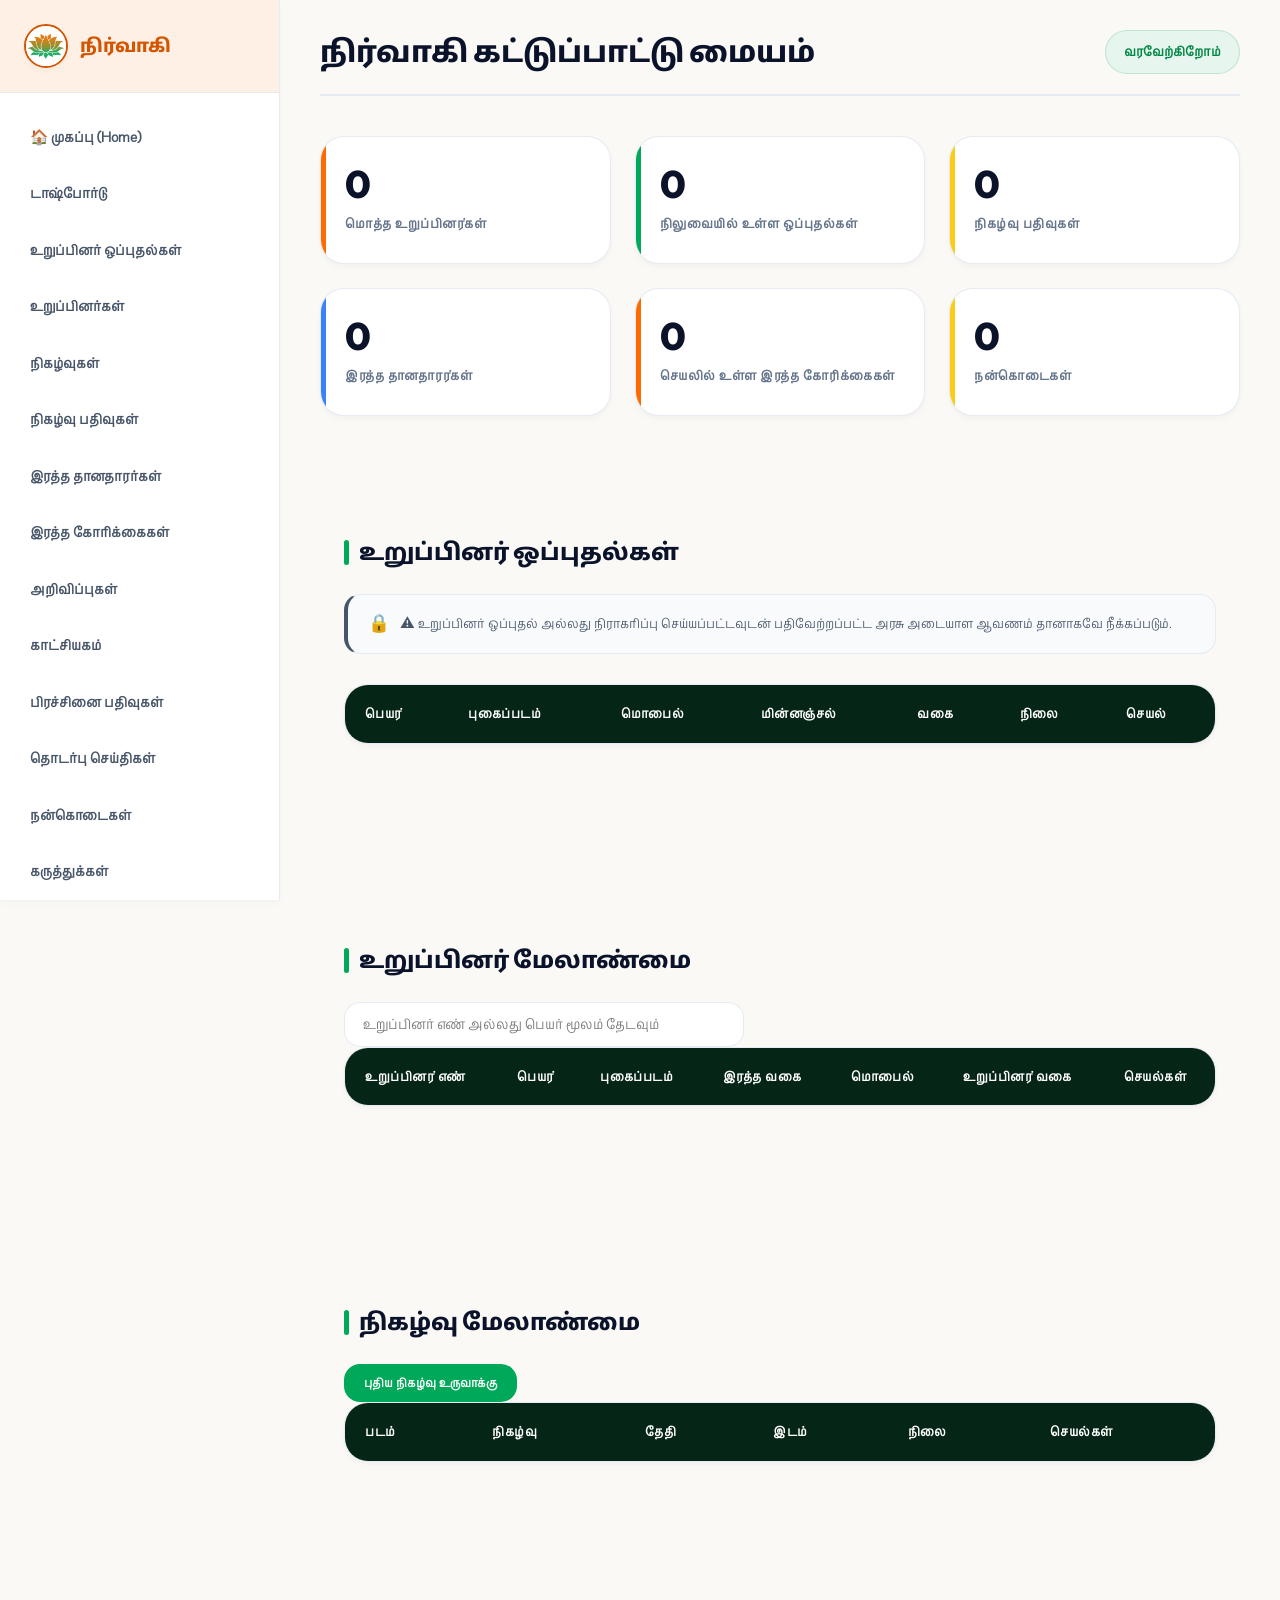
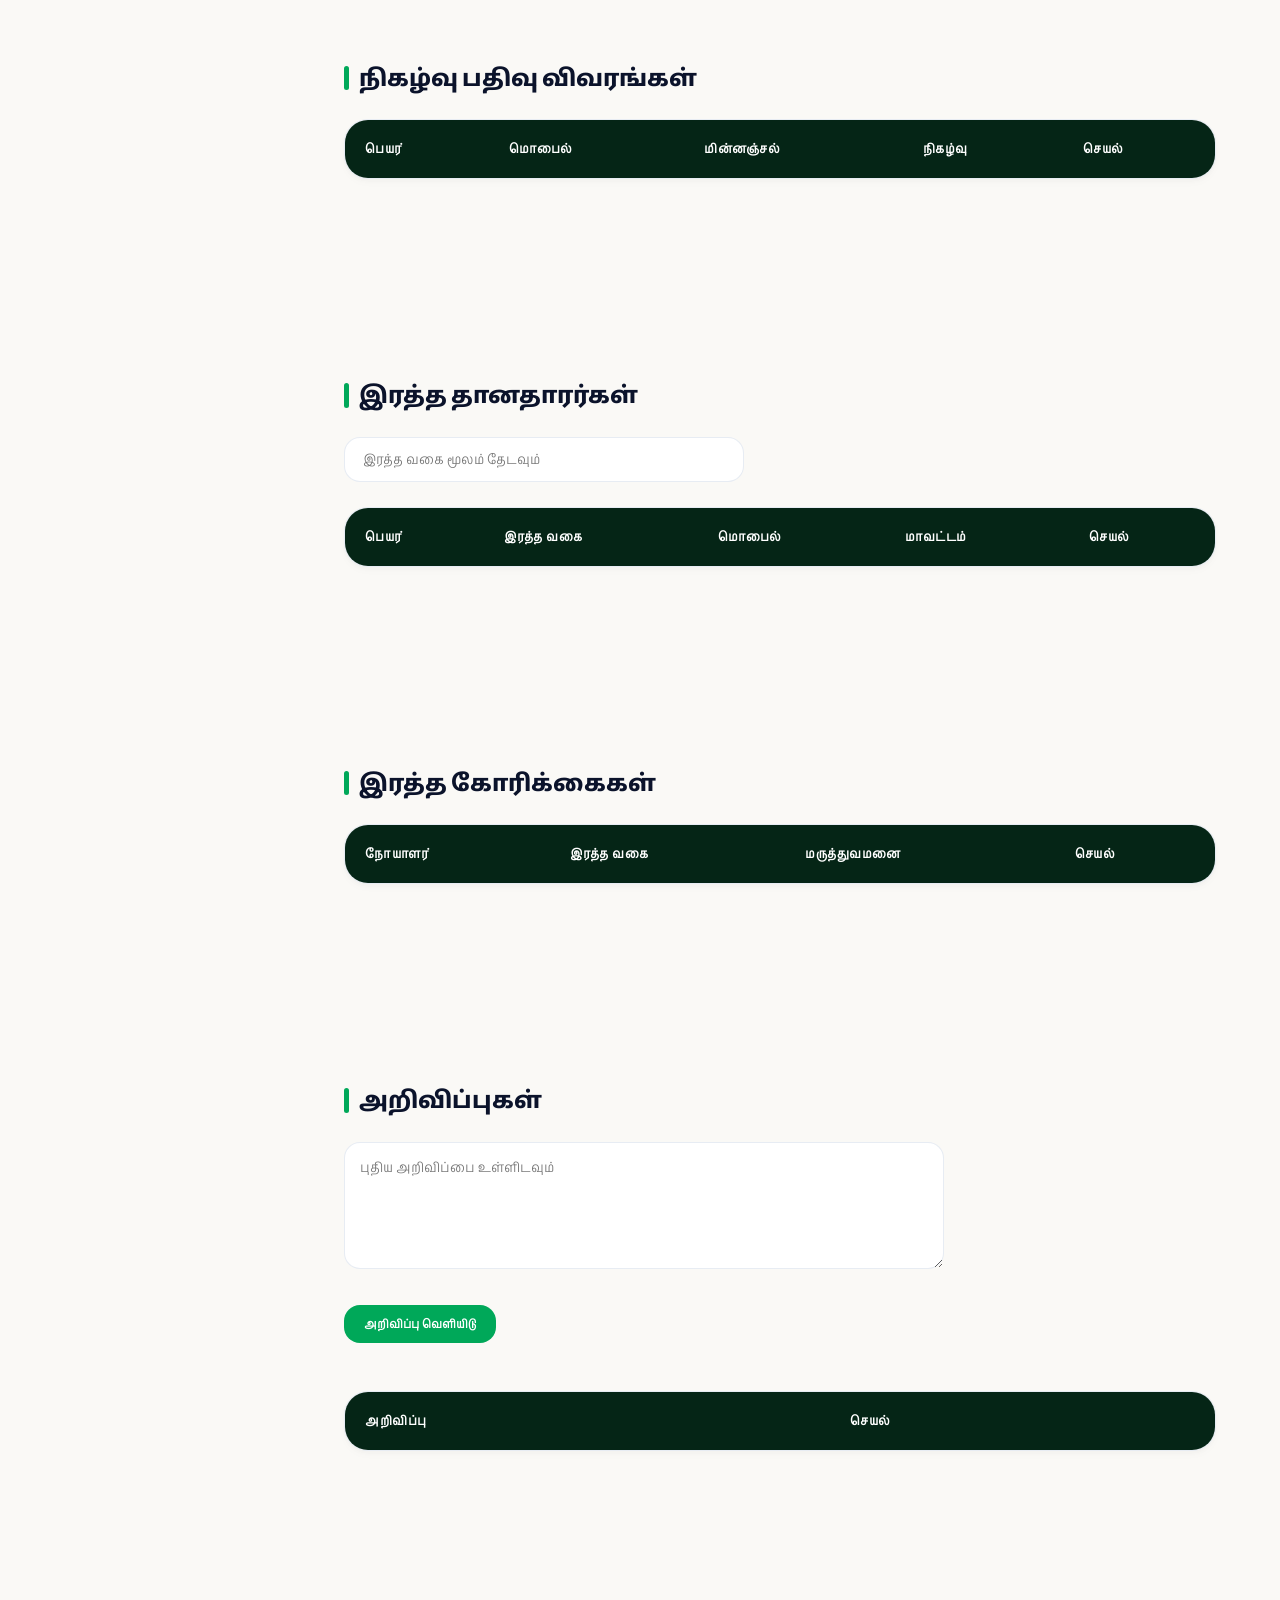
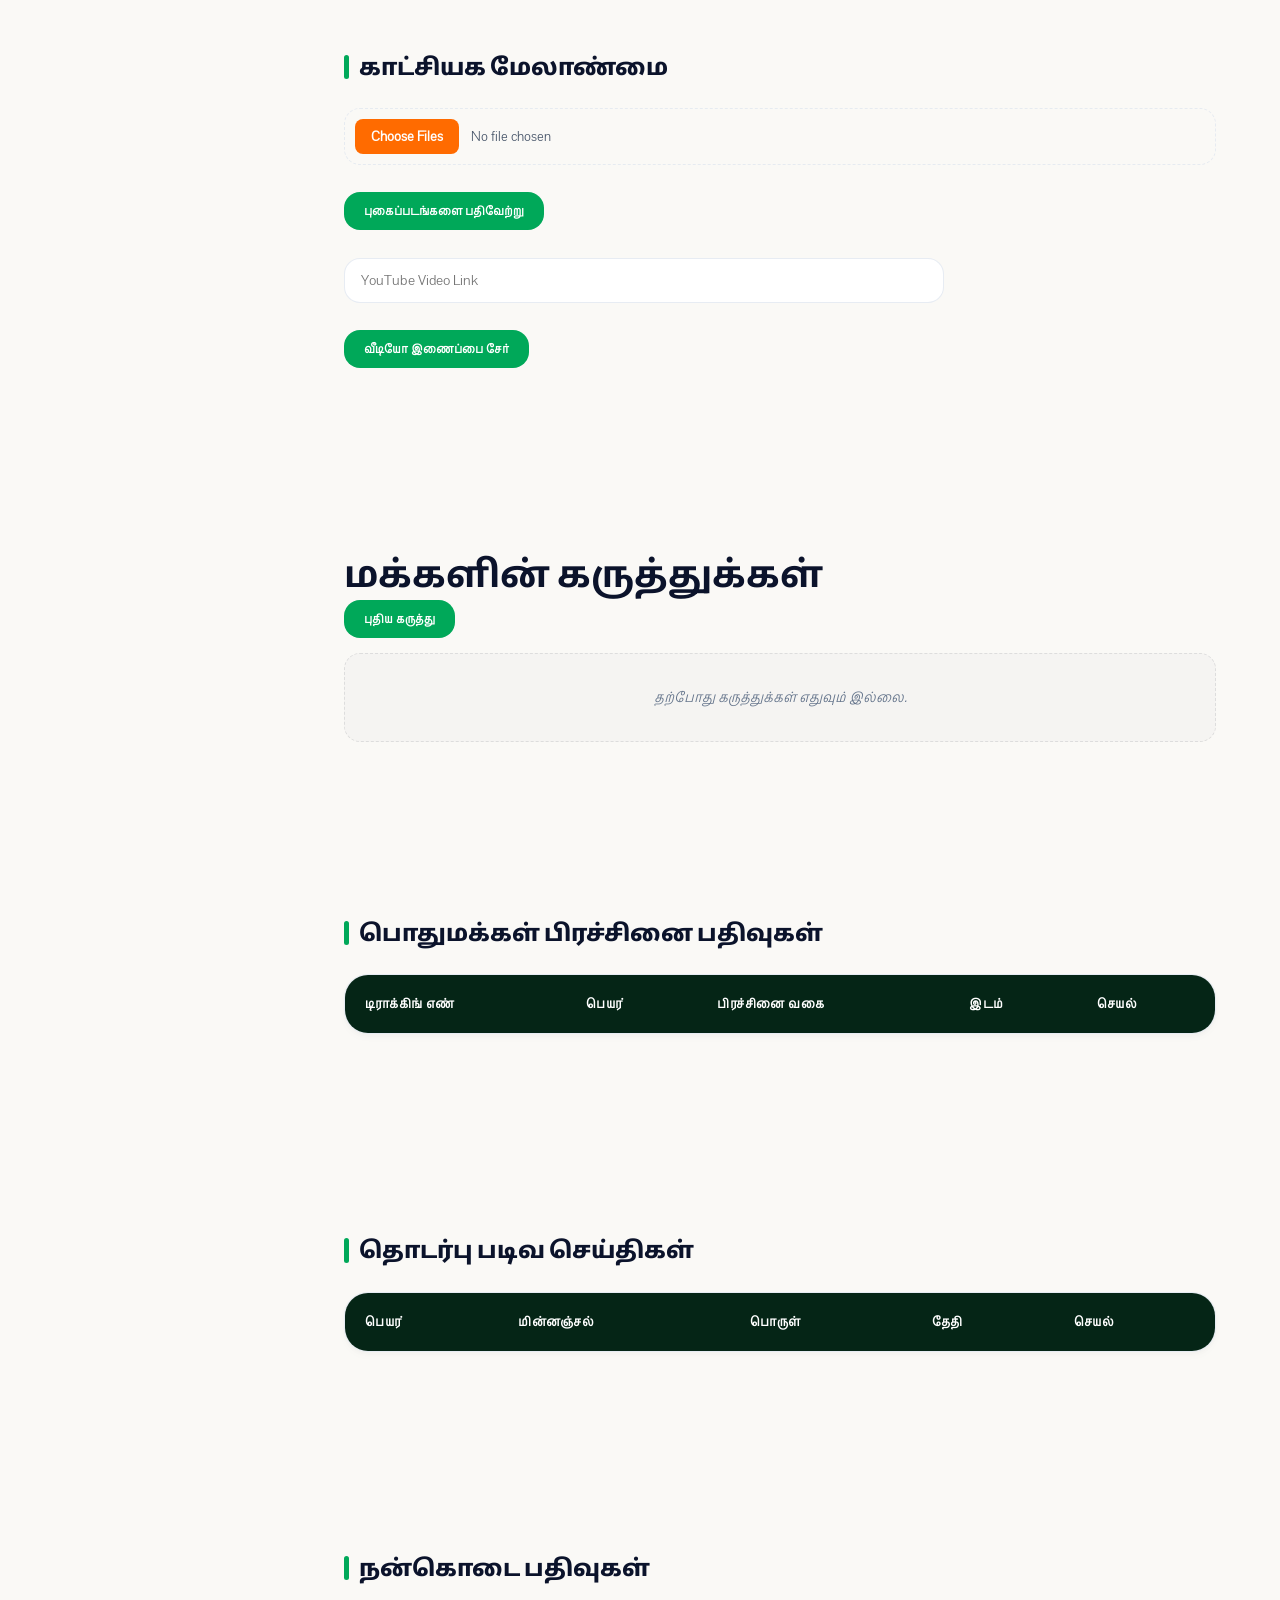
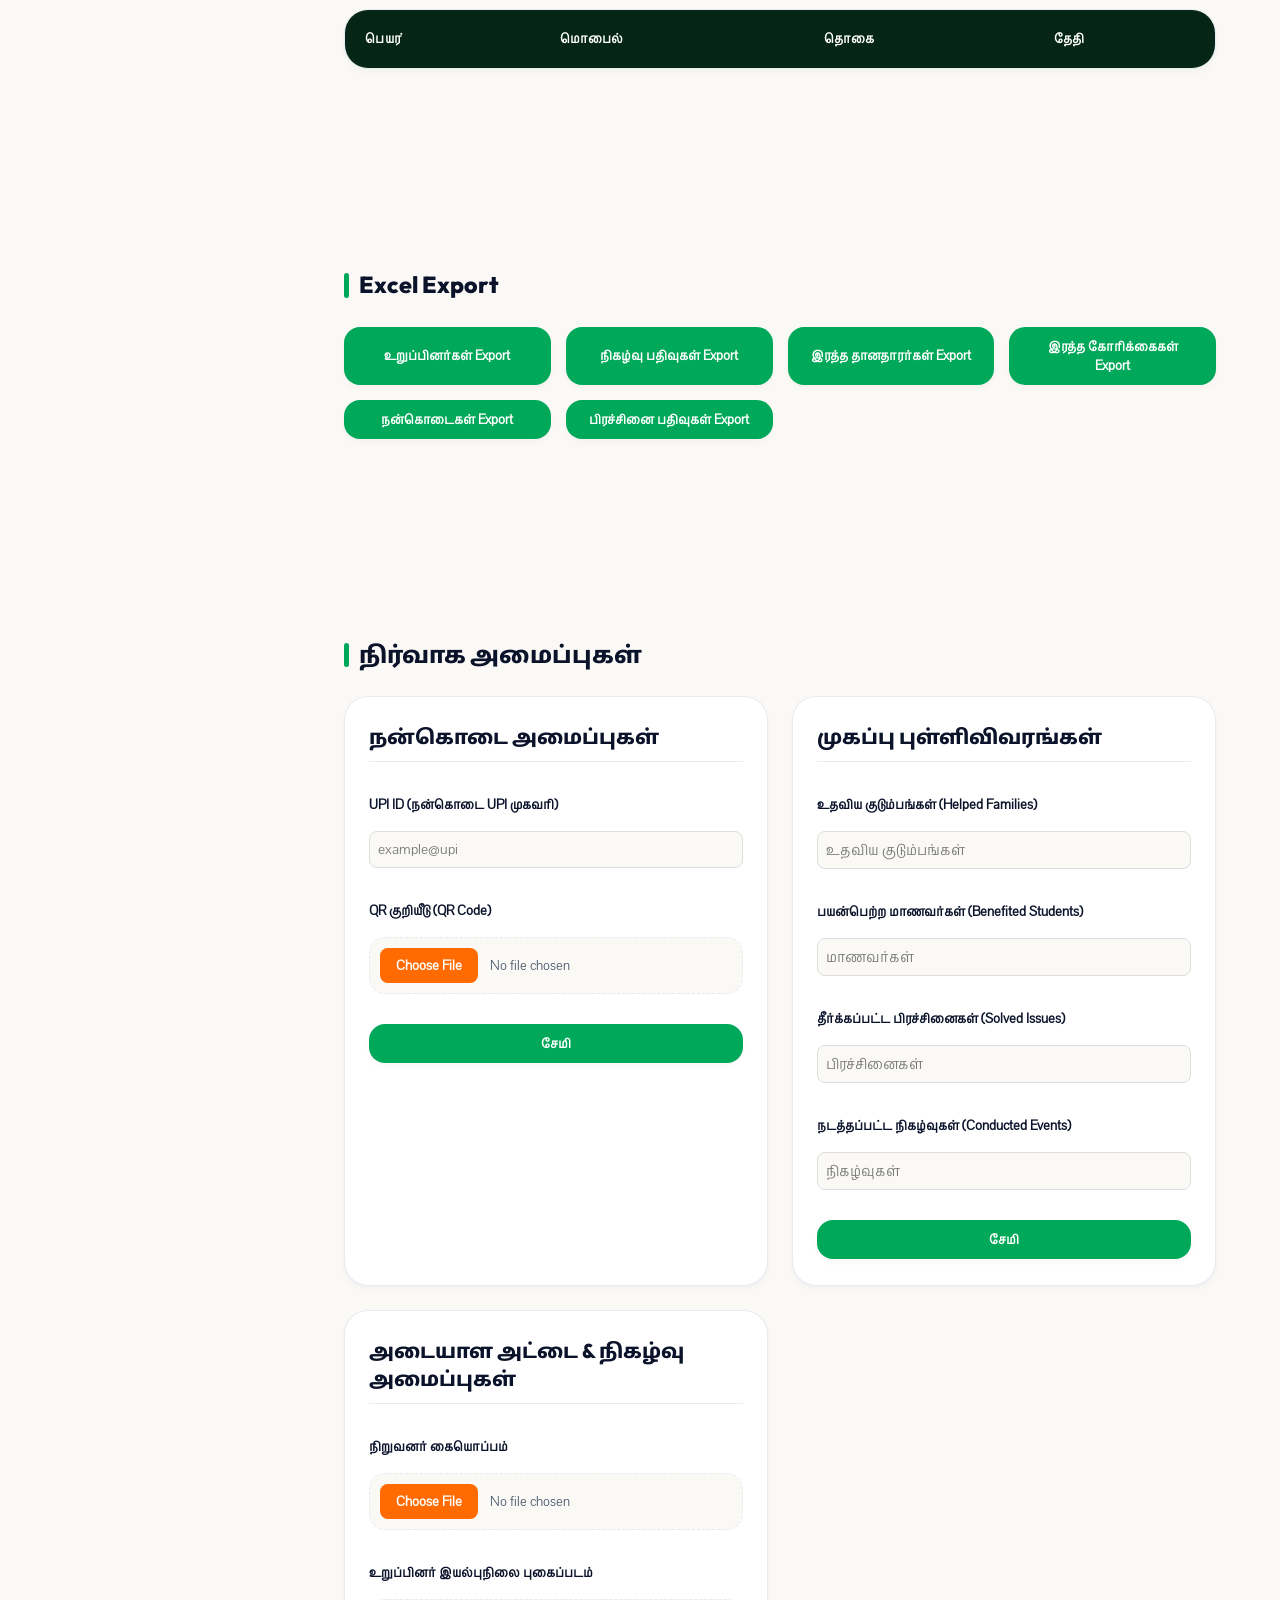
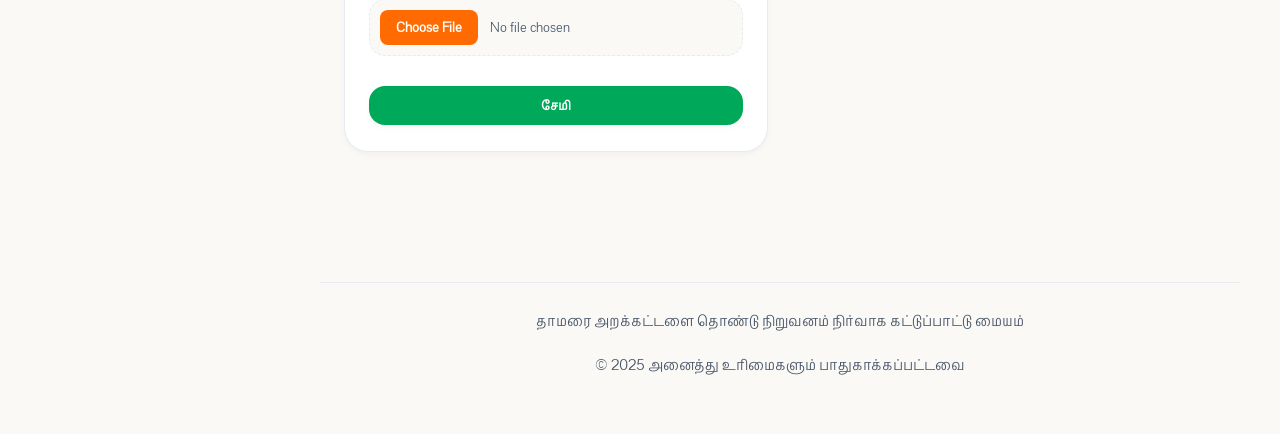
==== admin-dashboard.html @ f758d3fd "Initial Commit" ====
<!doctype html>

<html lang="ta">
  <head>
    <meta charset="UTF-8" />

    <meta name="viewport" content="width=device-width, initial-scale=1.0" />

    <title>
      நிர்வாகி கட்டுப்பாட்டு மையம் | தாமரை அறக்கட்டளை தொண்டு நிறுவனம்
    </title>

    <meta
      name="description"
      content="தாமரை அறக்கட்டளை தொண்டு நிருவனத்தின் பாதுகாக்கப்பட்ட நிர்வாக கட்டுப்பாட்டு மையம்."
    />

    <meta name="robots" content="noindex, nofollow" />

    <link rel="icon" type="image/jpg" href="images/logo.jpg" />

    <link rel="stylesheet" href="css/style.css" />
    <link rel="stylesheet" href="css/admin.css" />
    <link rel="stylesheet" href="css/responsive.css" />
  </head>

  <body>
    <!-- Sidebar Overlay for Mobile/Tablet Toggle -->
    <div id="sidebarOverlay" class="sidebar-overlay"></div>

    <!-- ======================================== -->

    <!-- SIDEBAR -->

    <!-- ======================================== -->

    <aside class="sidebar">
      <div class="sidebar-logo">
        <img src="images/logo.jpg" alt="Trust Logo" />

        <h2>நிர்வாகி</h2>
      </div>

      <ul>
        <li>
          <a href="index.html"> 🏠 முகப்பு (Home) </a>
        </li>

        <li>
          <a href="#dashboardStatistics"> டாஷ்போர்டு </a>
        </li>

        <li>
          <a href="#memberApprovals"> உறுப்பினர் ஒப்புதல்கள் </a>
        </li>

        <li>
          <a href="#memberManagement"> உறுப்பினர்கள் </a>
        </li>

        <li>
          <a href="#eventManagement"> நிகழ்வுகள் </a>
        </li>

        <li>
          <a href="#eventRegistrations"> நிகழ்வு பதிவுகள் </a>
        </li>

        <li>
          <a href="#bloodDonors"> இரத்த தானதாரர்கள் </a>
        </li>

        <li>
          <a href="#bloodRequests"> இரத்த கோரிக்கைகள் </a>
        </li>

        <li>
          <a href="#announcements"> அறிவிப்புகள் </a>
        </li>

        <li>
          <a href="#galleryManagement"> காட்சியகம் </a>
        </li>

        <li>
          <a href="#problemReports"> பிரச்சினை பதிவுகள் </a>
        </li>

        <li>
          <a href="#contactMessages"> தொடர்பு செய்திகள் </a>
        </li>

        <li>
          <a href="#donationManagement"> நன்கொடைகள் </a>
        </li>

        <li>
          <a href="#testimonialManagement"> கருத்துக்கள் </a>
        </li>


        <li>
          <a href="#excelExport"> Excel Export </a>
        </li>

        <li>
          <a href="#adminSettings"> அமைப்புகள் </a>
        </li>

        <li>
          <button id="adminLogoutBtn">வெளியேறு</button>
        </li>
      </ul>
    </aside>

    <!-- ======================================== -->

    <!-- MAIN CONTENT -->

    <!-- ======================================== -->

    <main class="dashboard-content">
      <!-- ======================================== -->

      <!-- TOP BAR -->

      <!-- ======================================== -->

      <div id="dashboardLoader" class="dashboard-loader" style="display: none">
        தரவு ஏற்றப்படுகிறது...
      </div>

      <section class="topbar">
        <div class="topbar-left">
          <button
            id="sidebarToggle"
            class="sidebar-toggle"
            aria-label="Toggle Sidebar"
          >
            <svg
              viewBox="0 0 24 24"
              width="24"
              height="24"
              stroke="currentColor"
              stroke-width="2"
              fill="none"
              stroke-linecap="round"
              stroke-linejoin="round"
            >
              <line x1="3" y1="12" x2="21" y2="12"></line>
              <line x1="3" y1="6" x2="21" y2="6"></line>
              <line x1="3" y1="18" x2="21" y2="18"></line>
            </svg>
          </button>
          <h1>நிர்வாகி கட்டுப்பாட்டு மையம்</h1>
        </div>

        <div id="adminInfo" class="admin-info">வரவேற்கிறோம்</div>
      </section>

      <!-- ======================================== -->

      <!-- DASHBOARD STATISTICS -->

      <!-- ======================================== -->

      <section id="dashboardStatistics" class="statistics-section">
        <div class="stat-card">
          <h2 id="totalMembers">0</h2>

          <p>மொத்த உறுப்பினர்கள்</p>
        </div>

        <div class="stat-card">
          <h2 id="pendingApprovals">0</h2>

          <p>நிலுவையில் உள்ள ஒப்புதல்கள்</p>
        </div>

        <div class="stat-card">
          <h2 id="eventRegistrationsCount">0</h2>

          <p>நிகழ்வு பதிவுகள்</p>
        </div>

        <div class="stat-card">
          <h2 id="bloodDonorsCount">0</h2>
          <p>இரத்த தானதாரர்கள்</p>
        </div>

        <div class="stat-card">
          <h2 id="bloodRequestsCount">0</h2>
          <p>செயலில் உள்ள இரத்த கோரிக்கைகள்</p>
        </div>

        <div class="stat-card">
          <h2 id="donationsCount">0</h2>
          <p>நன்கொடைகள்</p>
        </div>
      </section>

      <!-- ======================================== -->

      <!-- MEMBER APPROVALS -->

      <!-- ======================================== -->

      <section id="memberApprovals">
        <div class="section-header">
          <h2>உறுப்பினர் ஒப்புதல்கள்</h2>
        </div>

        <div class="security-note">
          ⚠️ உறுப்பினர் ஒப்புதல் அல்லது நிராகரிப்பு செய்யப்பட்டவுடன்
          பதிவேற்றப்பட்ட அரசு அடையாள ஆவணம் தானாகவே நீக்கப்படும்.
        </div>

        <div class="admin-table-wrapper">
          <table>
            <thead>
              <tr>
                <th>பெயர்</th>

                <th>புகைப்படம்</th>

                <th>மொபைல்</th>

                <th>மின்னஞ்சல்</th>

                <th>வகை</th>

                <th>நிலை</th>

                <th>செயல்</th>
              </tr>
            </thead>

            <tbody id="memberApprovalsTableBody"></tbody>
          </table>
        </div>
      </section>

      <!-- ======================================== -->

      <!-- MEMBER MANAGEMENT -->

      <!-- ======================================== -->

      <section id="memberManagement">
        <div class="section-header">
          <h2>உறுப்பினர் மேலாண்மை</h2>
        </div>

        <input
          id="memberSearchInput"
          type="text"
          placeholder="உறுப்பினர் எண் அல்லது பெயர் மூலம் தேடவும்"
        />

        <div class="admin-table-wrapper">
          <table>
            <thead>
              <tr>
                <th>உறுப்பினர் எண்</th>

                <th>பெயர்</th>

                <th>புகைப்படம்</th>

                <th>இரத்த வகை</th>

                <th>மொபைல்</th>

                <th>உறுப்பினர் வகை</th>

                <th>செயல்கள்</th>
              </tr>
            </thead>

            <tbody id="membersTableBody"></tbody>
          </table>
        </div>
      </section>

      <!-- ======================================== -->

      <!-- EVENT MANAGEMENT -->

      <!-- ======================================== -->

      <section id="eventManagement">
        <div class="section-header">
          <h2>நிகழ்வு மேலாண்மை</h2>
        </div>

        <div class="admin-actions">
          <button id="createEventBtn">புதிய நிகழ்வு உருவாக்கு</button>
        </div>

        <div class="admin-table-wrapper">
          <table>
            <thead>
              <tr>
                <th>படம்</th>

                <th>நிகழ்வு</th>

                <th>தேதி</th>

                <th>இடம்</th>

                <th>நிலை</th>

                <th>செயல்கள்</th>
              </tr>
            </thead>

            <tbody id="eventsTableBody"></tbody>
          </table>
        </div>
      </section>

      <!-- ======================================== -->

      <!-- EVENT REGISTRATIONS -->

      <!-- ======================================== -->

      <section id="eventRegistrations">
        <div class="section-header">
          <h2>நிகழ்வு பதிவு விவரங்கள்</h2>
        </div>

        <div class="admin-table-wrapper">
          <table>
            <thead>
              <tr>
                <th>பெயர்</th>

                <th>மொபைல்</th>

                <th>மின்னஞ்சல்</th>

                <th>நிகழ்வு</th>

                <th>செயல்</th>
              </tr>
            </thead>

            <tbody id="eventRegistrationsTableBody"></tbody>
          </table>
        </div>
      </section>

      <!-- ======================================== -->

      <!-- BLOOD DONORS -->

      <!-- ======================================== -->

      <section id="bloodDonors">
        <div class="section-header">
          <h2>இரத்த தானதாரர்கள்</h2>
        </div>

        <div class="search-box">
          <input
            id="bloodSearchInput"
            type="text"
            placeholder="இரத்த வகை மூலம் தேடவும்"
          />
        </div>

        <div class="admin-table-wrapper">
          <table>
            <thead>
              <tr>
                <th>பெயர்</th>

                <th>இரத்த வகை</th>

                <th>மொபைல்</th>

                <th>மாவட்டம்</th>

                <th>செயல்</th>
              </tr>
            </thead>

            <tbody id="bloodDonorsTableBody"></tbody>
          </table>
        </div>
      </section>

      <!-- ======================================== -->

      <!-- BLOOD REQUESTS -->

      <!-- ======================================== -->

      <section id="bloodRequests">
        <div class="section-header">
          <h2>இரத்த கோரிக்கைகள்</h2>
        </div>

        <div class="admin-table-wrapper">
          <table>
            <thead>
              <tr>
                <th>நோயாளர்</th>

                <th>இரத்த வகை</th>

                <th>மருத்துவமனை</th>

                <th>செயல்</th>
              </tr>
            </thead>

            <tbody id="bloodRequestsTableBody"></tbody>
          </table>
        </div>
      </section>

      <!-- ======================================== -->

      <!-- ANNOUNCEMENTS -->

      <!-- ======================================== -->

      <section id="announcements">
        <div class="section-header">
          <h2>அறிவிப்புகள்</h2>
        </div>

        <textarea
          id="announcementText"
          rows="5"
          placeholder="புதிய அறிவிப்பை உள்ளிடவும்"
        ></textarea>

        <br /><br />

        <button id="publishAnnouncementBtn">அறிவிப்பு வெளியிடு</button>

        <br /><br />
        <div class="admin-table-wrapper" style="margin-top: 20px;">
          <table>
            <thead>
              <tr>
                <th>அறிவிப்பு</th>
                <th>செயல்</th>
              </tr>
            </thead>
            <tbody id="announcementsTableBody"></tbody>
          </table>
        </div>
      </section>

      <!-- ======================================== -->

      <!-- GALLERY MANAGEMENT -->

      <!-- ======================================== -->

      <section id="galleryManagement">
        <div class="section-header">
          <h2>காட்சியக மேலாண்மை</h2>
        </div>

        <div id="galleryPreviewContainer"></div>

        <input id="galleryUploadInput" type="file" multiple accept="image/*" />

        <br /><br />

        <button id="uploadGalleryBtn">புகைப்படங்களை பதிவேற்று</button>

        <br /><br />

        <input
          id="youtubeLinkInput"
          type="url"
          placeholder="YouTube Video Link"
        />
        <br /><br />

        <button id="addYoutubeBtn">வீடியோ இணைப்பை சேர்</button>

        <div id="videoPreviewContainer" style="margin-top: 20px"></div>
      </section>

      <!-- ======================================== -->

      <!-- TESTIMONIALS MANAGEMENT -->

      <!-- ======================================== -->

      <section id="testimonialManagement">
        <h2>மக்களின் கருத்துக்கள்</h2>

        <button id="addTestimonialBtn">புதிய கருத்து</button>

        <div id="testimonialsAdmin"></div>
      </section>

      <!-- ======================================== -->

      <!-- PROBLEM REPORTS MANAGEMENT -->

      <!-- ======================================== -->

      <section id="problemReports">
        <div class="section-header">
          <h2>பொதுமக்கள் பிரச்சினை பதிவுகள்</h2>
        </div>

        <div class="admin-table-wrapper">
          <table>
            <thead>
              <tr>
                <th>டிராக்கிங் எண்</th>

                <th>பெயர்</th>

                <th>பிரச்சினை வகை</th>

                <th>இடம்</th>

                <th>செயல்</th>
              </tr>
            </thead>

            <tbody id="problemReportsTableBody"></tbody>
          </table>
        </div>
      </section>

      <!-- ======================================== -->

      <!-- CONTACT MESSAGES -->

      <!-- ======================================== -->

      <section id="contactMessages">
        <div class="section-header">
          <h2>தொடர்பு படிவ செய்திகள்</h2>
        </div>

        <div class="admin-table-wrapper">
          <table>
            <thead>
              <tr>
                <th>பெயர்</th>

                <th>மின்னஞ்சல்</th>

                <th>பொருள்</th>

                <th>தேதி</th>

                <th>செயல்</th>
              </tr>
            </thead>

            <tbody id="contactMessagesTableBody"></tbody>
          </table>
        </div>
      </section>

      <!-- ======================================== -->

      <!-- DONATION MANAGEMENT -->

      <!-- ======================================== -->

      <section id="donationManagement">
        <div class="section-header">
          <h2>நன்கொடை பதிவுகள்</h2>
        </div>

        <div class="admin-table-wrapper">
          <table>
            <thead>
              <tr>
                <th>பெயர்</th>
                <th>மொபைல்</th>
                <th>தொகை</th>
                <th>தேதி</th>
              </tr>
            </thead>

            <tbody id="donationsTableBody"></tbody>
          </table>
        </div>
      </section>

      <!-- ======================================== -->

      <!-- EXCEL EXPORT -->

      <!-- ======================================== -->

      <section id="excelExport">
        <div class="section-header">
          <h2>Excel Export</h2>
        </div>

        <div class="export-grid">
          <button id="exportMembersBtn">உறுப்பினர்கள் Export</button>

          <button id="exportEventRegistrationsBtn">
            நிகழ்வு பதிவுகள் Export
          </button>

          <button id="exportBloodDonorsBtn">இரத்த தானதாரர்கள் Export</button>

          <button id="exportBloodRequestsBtn">இரத்த கோரிக்கைகள் Export</button>

          <button id="exportDonationsBtn">நன்கொடைகள் Export</button>

          <button id="exportProblemsBtn">பிரச்சினை பதிவுகள் Export</button>
        </div>
      </section>

      <!-- ======================================== -->

      <!-- ADMIN SETTINGS -->

      <!-- ======================================== -->

      <section id="adminSettings">
        <div class="section-header">
          <h2>நிர்வாக அமைப்புகள்</h2>
        </div>

        <div class="settings-box">
          <div class="homepage-stats-box" id="paymentSettings">
            <h2>நன்கொடை அமைப்புகள்</h2>

            <div class="form-group" style="margin-bottom: 15px;">
              <label for="upiInput" style="display: block; margin-bottom: 5px; font-weight: bold;">UPI ID (நன்கொடை UPI முகவரி)</label>
              <input id="upiInput" type="text" placeholder="example@upi" style="width: 100%; padding: 8px; border: 1px solid #ddd; border-radius: var(--radius-sm);" />
            </div>

            <div class="form-group" style="margin-bottom: 15px;">
              <label style="display: block; margin-bottom: 5px; font-weight: bold;">QR குறியீடு (QR Code)</label>
              <img id="currentQrPreview" src="" alt="QR" style="display: none; max-width: 150px; margin-bottom: 10px; border: 1px solid #ddd; padding: 5px; border-radius: var(--radius-sm);" />
              <input id="qrUpload" type="file" accept="image/*" />
            </div>

            <button id="savePaymentSettingsBtn">சேமி</button>
          </div>

          <div class="homepage-stats-box">
            <h2>முகப்பு புள்ளிவிவரங்கள்</h2>
            
            <div class="form-group" style="margin-bottom: 15px;">
              <label for="familiesCount" style="display: block; margin-bottom: 5px; font-weight: bold;">உதவிய குடும்பங்கள் (Helped Families)</label>
              <input
                id="familiesCount"
                type="number"
                placeholder="உதவிய குடும்பங்கள்"
                style="width: 100%; padding: 8px; border: 1px solid #ddd; border-radius: var(--radius-sm);"
              />
            </div>

            <div class="form-group" style="margin-bottom: 15px;">
              <label for="studentsCount" style="display: block; margin-bottom: 5px; font-weight: bold;">பயன்பெற்ற மாணவர்கள் (Benefited Students)</label>
              <input
                id="studentsCount"
                type="number"
                placeholder="மாணவர்கள்"
                style="width: 100%; padding: 8px; border: 1px solid #ddd; border-radius: var(--radius-sm);"
              />
            </div>

            <div class="form-group" style="margin-bottom: 15px;">
              <label for="issuesSolvedCount" style="display: block; margin-bottom: 5px; font-weight: bold;">தீர்க்கப்பட்ட பிரச்சினைகள் (Solved Issues)</label>
              <input
                id="issuesSolvedCount"
                type="number"
                placeholder="பிரச்சினைகள்"
                style="width: 100%; padding: 8px; border: 1px solid #ddd; border-radius: var(--radius-sm);"
              />
            </div>

            <div class="form-group" style="margin-bottom: 15px;">
              <label for="eventsCount" style="display: block; margin-bottom: 5px; font-weight: bold;">நடத்தப்பட்ட நிகழ்வுகள் (Conducted Events)</label>
              <input
                id="eventsCount"
                type="number"
                placeholder="நிகழ்வுகள்"
                style="width: 100%; padding: 8px; border: 1px solid #ddd; border-radius: var(--radius-sm);"
              />
            </div>

            <button id="saveHomepageStatsBtn">சேமி</button>
          </div>

          <div class="homepage-stats-box">
            <h2>அடையாள அட்டை & நிகழ்வு அமைப்புகள்</h2>

            <div class="form-group" style="margin-bottom: 15px">
              <label
                style="display: block; margin-bottom: 5px; font-weight: bold"
                >நிறுவனர் கையொப்பம்</label
              >
              <img
                id="currentSignaturePreview"
                src=""
                alt="Signature Preview"
                style="
                  display: none;
                  max-width: 150px;
                  margin-bottom: 10px;
                  border: 1px solid #ddd;
                  padding: 5px;
                  border-radius: var(--radius-sm);
                "
              />
              <input id="signatureUpload" type="file" accept="image/*" />
            </div>

            <div class="form-group" style="margin-bottom: 15px">
              <label
                style="display: block; margin-bottom: 5px; font-weight: bold"
                >உறுப்பினர் இயல்புநிலை புகைப்படம்</label
              >
              <img
                id="currentDefaultPhotoPreview"
                src=""
                alt="Default Photo Preview"
                style="
                  display: none;
                  max-width: 100px;
                  margin-bottom: 10px;
                  border: 1px solid #ddd;
                  padding: 5px;
                  border-radius: var(--radius-sm);
                "
              />
              <input id="defaultPhotoUpload" type="file" accept="image/*" />
            </div>

            <button id="saveAssetSettingsBtn">சேமி</button>
          </div>
        </div>
      </section>

      <!-- ======================================== -->

      <!-- DASHBOARD FOOTER -->

      <!-- ======================================== -->

      <footer class="admin-footer">
        <p>தாமரை அறக்கட்டளை தொண்டு நிறுவனம் நிர்வாக கட்டுப்பாட்டு மையம்</p>

        <p>© 2025 அனைத்து உரிமைகளும் பாதுகாக்கப்பட்டவை</p>
      </footer>
    </main>

    <!-- ======================================== -->
    <!-- ADD EVENT MODAL (DASHBOARD ONLY)         -->
    <!-- ======================================== -->
    <div id="addEventModal" class="admin-modal" style="display: none">
      <div class="modal-content">
        <div class="modal-header">
          <h2>புதிய நிகழ்வு உருவாக்கு</h2>
          <span class="close-modal">&times;</span>
        </div>
        <form id="addEventForm" class="modal-form">
          <div class="form-group">
            <label for="eventTitle">நிகழ்வு பெயர்</label>
            <input
              type="text"
              id="eventTitle"
              required
              placeholder="நிகழ்வின் தலைப்பு"
            />
          </div>
          <div class="form-group">
            <label for="eventDate">தேதி</label>
            <input type="date" id="eventDate" required />
          </div>
          <div class="form-group">
            <label for="eventLocation">இடம்</label>
            <input
              type="text"
              id="eventLocation"
              required
              placeholder="நிகழ்வு நடைபெறும் இடம்"
            />
          </div>
          <div class="form-group">
            <label for="eventDescription">விளக்கம்</label>
            <textarea
              id="eventDescription"
              rows="3"
              placeholder="நிகழ்வு பற்றிய விவரங்கள்"
            ></textarea>
          </div>
          <div class="form-group">
            <label for="eventPhoto">புகைப்படம்</label>
            <input type="file" id="eventPhoto" accept="image/*" required />
            <div
              id="eventPhotoPreviewContainer"
              style="display: none; margin-top: 10px"
            >
              <img
                id="eventPhotoPreview"
                src=""
                alt="Preview"
                style="
                  max-width: 100%;
                  max-height: 150px;
                  border-radius: var(--radius-sm);
                  border: 1px solid var(--border-color);
                  object-fit: cover;
                "
              />
            </div>
          </div>
          <div class="modal-actions">
            <button type="button" id="cancelEventBtn" class="btn-cancel">
              ரத்து செய்
            </button>
            <button type="submit" class="btn-submit">உருவாக்கு</button>
          </div>
        </form>
      </div>
    </div>

    <!-- ======================================== -->
    <!-- DETAIL VIEW MODAL                        -->
    <!-- ======================================== -->
    <div id="detailModal" class="admin-modal" style="display: none">
      <div class="modal-content">
        <div class="modal-header">
          <h2 id="detailModalTitle">விவரங்கள் (Details)</h2>
          <span class="close-modal" id="closeDetailModalBtn">&times;</span>
        </div>
        <div class="modal-form" id="detailModalBody" style="max-height: 70vh; overflow-y: auto;">
          <!-- Dynamically populated details rows will go here -->
        </div>
      </div>

    <!-- ======================================== -->

    <!-- DASHBOARD SCRIPTS PLACEHOLDER -->

    <!-- ======================================== -->

    <script type="module" src="js/pages/admin-dashboard.js"></script>
  </body>
</html>
---- css/style.css ----
/* ==========================================================================
   THAMARAI CHARITABLE TRUST FOUNDATION (தாமரை அறக்கட்டளை)
   MASTER STYLESHEET
   ========================================================================== */

/* ==========================================
   GOOGLE FONTS & BASE IMPORT
   ========================================== */
@import url("https://fonts.googleapis.com/css2?family=Outfit:wght@300;400;500;600;700;800;900&family=Pavanam&family=Inter:wght@300;400;500;600;700&family=Noto+Sans+Tamil:wght@300;400;500;600;700;800&display=swap");

/* ==========================================
   ROOT DESIGN SYSTEM & BRAND TOKENS
   ========================================== */
:root {
  /* Main Brand Palette */
  --primary: #ff6b00;
  /* Vibrant Orange */
  --primary-dark: #d45500;
  /* Darker shade for hovers/headers */
  --primary-light: #fff0e6;
  /* Light orange tint for subtle callouts */
  --secondary: #00a859;
  /* Vibrant Green */
  --secondary-dark: #008746;
  /* Darker green for links/hover */
  --secondary-light: #e6f6ee;
  /* Light green tint for success backgrounds */
  --accent: #0b132b;
  /* Grounding Midnight Navy (3rd Color) */
  --accent-light: #1c2541;
  /* Navy highlight */
  --accent-tint: #f1f5f9;

  /* Crimson/Blood Donation Sub-palette */
  --blood: #d32f2f;
  /* Crimson Red */
  --blood-dark: #9a0007;
  /* Dark Crimson */
  --blood-light: #ffebee;
  /* Soft Light Pink/Red Tint */
  --blood-pulse: rgba(211, 47, 47, 0.2);

  /* Neutral Palette */
  --bg-light: #faf9f6;
  /* Soft warm cream off-white */
  --bg-section: #f1f5f9;
  /* Light neutral grey section bg */
  --bg-card: #ffffff;
  /* Pure White for card elements */
  --text-dark: #0b132b;
  /* High-contrast Midnight Navy for text */
  --text-muted: #475569;
  /* Slate tone for descriptive texts */
  --text-light: #64748b;
  /* Muted gray for captions */
  --text-white: #ffffff;

  /* Border & Soft Layered Elevations (Realistic shadows) */
  --border-color: rgba(226, 232, 240, 0.8);
  --border-accent: rgba(255, 107, 0, 0.15);
  --shadow-sm:
    0 2px 4px rgba(11, 19, 43, 0.02), 0 4px 8px rgba(11, 19, 43, 0.02);
  --shadow-md:
    0 4px 6px -1px rgba(11, 19, 43, 0.05),
    0 10px 20px -3px rgba(11, 19, 43, 0.04),
    0 20px 25px -5px rgba(11, 19, 43, 0.02);
  --shadow-lg:
    0 10px 15px -3px rgba(11, 19, 43, 0.08),
    0 20px 30px -4px rgba(11, 19, 43, 0.06),
    0 30px 45px -5px rgba(11, 19, 43, 0.04);

  /* Rounded Corners */
  --radius-sm: 8px;
  --radius-md: 16px;
  --radius-lg: 24px;
  --radius-pill: 50px;

  /* Layout & Accessibility */
  --max-width: 1280px;
  --transition: all 0.4s cubic-bezier(0.16, 1, 0.3, 1);
  /* Snappy premium easing transition */

  /* Font Splits */
  --font-headings:
    "Outfit", "Noto Sans Tamil", -apple-system, BlinkMacSystemFont, "Segoe UI",
    Roboto, sans-serif;
  --font-content:
    "Pavanam", "Inter", -apple-system, BlinkMacSystemFont, "Segoe UI", Roboto,
    sans-serif;
  --font-main: var(--font-content);
}

/* ==========================================
   RESET & RESET OVERLAY
   ========================================== */
*,
*::before,
*::after {
  margin: 0;
  padding: 0;
  box-sizing: border-box;
  overflow-wrap: normal;
  word-wrap: normal;
  word-break: normal;
}

html {
  scroll-behavior: smooth;
  font-size: 16px;
  -webkit-font-smoothing: antialiased;
  -moz-osx-font-smoothing: grayscale;
  overflow-x: hidden;
}

/* Remove underlining from navigation links on all devices */
.main-nav a,
.dropdown-menu a {
  text-decoration: none !important;
}

body {
  font-family: var(--font-content);
  background-color: var(--bg-light);
  color: var(--text-dark);
  line-height: 1.8;
  overflow-x: hidden;
  font-size: 0.95rem;
  /* Slightly smaller content font size for card fit */
}

h1,
h2,
h3,
h4,
h5,
h6,
.logo-area h2,
.section-title h2 {
  font-family: var(--font-headings);
  color: var(--text-dark);
  font-weight: 800;
  line-height: 1.3;
}

h1 {
  font-size: clamp(1.9rem, 6vw, 3.5rem);
}

h2,
.section-title h2 {
  font-size: clamp(1.5rem, 5vw, 2.3rem);
}

h3 {
  font-size: clamp(1.15rem, 4vw, 1.5rem);
}

p {
  color: var(--text-muted);
  font-size: clamp(0.9rem, 2.5vw, 0.98rem);
  margin-bottom: 15px;
}

/* ==========================================
   LAYOUT BASE
   ========================================== */
section {
  padding: 80px 24px;
  position: relative;
}

.container {
  width: 100%;
  max-width: var(--max-width);
  margin: 0 auto;
  padding: 0 24px;
}

img {
  max-width: 100%;
  height: auto;
  display: block;
  object-fit: cover;
}

/* ==========================================
   SECTION HEADER & TITLES
   ========================================== */
.section-title {
  text-align: center;
  max-width: 800px;
  margin: 0 auto 50px auto;
}

.section-title span {
  display: inline-block;
  color: var(--secondary);
  font-weight: 700;
  font-size: 0.95rem;
  text-transform: uppercase;
  letter-spacing: 2px;
  margin-bottom: 12px;
  background-color: var(--secondary-light);
  padding: 4px 16px;
  border-radius: var(--radius-pill);
}

.section-title h2 {
  font-size: clamp(1.4rem, 4.5vw, 2.2rem);
  font-weight: 800;
  color: inherit;
  line-height: 1.3;
}

/* ==========================================
   TYPOGRAPHY IN TAMIL & ENGLISH
   ========================================== */
h1,
h2,
h3,
h4,
h5,
h6 {
  color: var(--text-dark);
  font-weight: 700;
  line-height: 1.4;
}

p {
  color: var(--text-muted);
  font-size: 1rem;
  margin-bottom: 15px;
}

strong {
  color: var(--text-dark);
  font-weight: 600;
}

/* ==========================================
   BUTTONS SYSTEM
   ========================================== */
.primary-btn,
.secondary-btn,
.popup-btn,
.event-btn,
.register-btn,
.call-btn,
.call-btn-large,
button[type="submit"] {
  display: inline-flex;
  align-items: center;
  justify-content: center;
  font-family: var(--font-main);
  font-weight: 700;
  font-size: 0.95rem;
  padding: 14px 28px;
  border-radius: var(--radius-md);
  cursor: pointer;
  transition: var(--transition);
  border: none;
  text-decoration: none;
  text-align: center;
  gap: 8px;
  box-shadow: var(--shadow-sm);
}

.primary-btn,
button[type="submit"] {
  background-color: var(--primary);
  color: var(--text-white);
}

.primary-btn:hover,
button[type="submit"]:hover {
  background-color: var(--primary-dark);
  transform: translateY(-2px);
  box-shadow: var(--shadow-md);
}

.secondary-btn,
.popup-btn,
.event-btn,
.register-btn {
  background-color: var(--secondary);
  color: var(--text-white);
}

.secondary-btn:hover,
.popup-btn:hover,
.event-btn:hover,
.register-btn:hover {
  background-color: var(--secondary-dark);
  transform: translateY(-2px);
  box-shadow: var(--shadow-md);
}

/* Call actions / special buttons */
.call-btn {
  background-color: var(--primary);
  color: var(--text-white);
}

.call-btn-large {
  background-color: var(--primary-dark);
  color: var(--text-white);
  font-size: 1.2rem;
  padding: 18px 36px;
  border-radius: var(--radius-lg);
}

.call-btn:hover,
.call-btn-large:hover {
  background-color: var(--primary);
  transform: translateY(-3px);
  box-shadow: var(--shadow-lg);
}

/* Active & Focus states */
button:focus-visible,
a:focus-visible {
  outline: 3px solid var(--primary);
  outline-offset: 2px;
}

button:active,
a:active {
  transform: translateY(1px);
}

/* ==========================================
   STREET ACCESSIBILITY STICKY HEADER
   ========================================== */
.main-header {
  position: sticky;
  top: 0;
  background-color: var(--bg-card);
  z-index: 999;
  display: flex;
  flex-direction: column;
  padding: 0;
  box-shadow: var(--shadow-sm);
  transition: var(--transition);
}

/* Logo and Trust branding */
.logo-area {
  display: flex;
  align-items: center;
  justify-content: space-between;
  gap: 16px;
  padding: 16px 24px;
  width: 100%;
  background:
    linear-gradient(rgba(255, 255, 255, 0.45), rgba(255, 255, 255, 0.45)),
    url("../images/watercolor.jpg");
  background-size: cover;
  background-position: center;
  background-repeat: no-repeat;
}

.logo-branding {
  display: flex;
  align-items: center;
  gap: 16px;
}

.logo-branding img {
  height: 60px;
  width: 60px;
  border-radius: 50%;
  border: 2px solid var(--primary-light);
  box-shadow: var(--shadow-sm);
}

.logo-branding h2 {
  font-size: 1.35rem;
  font-weight: 800;
  color: var(--primary-dark);
  line-height: 1.2;
}

.logo-branding span {
  margin-top: 0.4rem;
  display: block;
  font-size: 0.9rem;
  color: var(--text-muted);
  font-weight: 800;
}

/* Header Actions Container on the right */
.header-actions {
  display: flex;
  align-items: center;
  gap: 20px;
}

.logout-btn {
  display: inline-flex;
  align-items: center;
  justify-content: center;
  background-color: var(--primary);
  color: var(--text-white) !important;
  padding: 8px 16px !important;
  border-radius: var(--radius-sm);
  text-decoration: none;
  font-weight: 700;
  font-size: 0.85rem !important;
  transition: var(--transition);
  border: none;
  box-shadow: var(--shadow-sm);
  cursor: pointer;
  min-height: auto !important;
}

.logout-btn:hover {
  background-color: var(--primary-dark);
  transform: translateY(-1px);
  box-shadow: var(--shadow-md);
}

/* Menu Toggle Button (Hamburger) */
.menu-toggle-btn {
  display: none;
  /* Hidden on desktop */
  flex-direction: column;
  justify-content: space-between;
  width: 28px;
  height: 20px;
  background: transparent;
  border: none;
  cursor: pointer;
  padding: 0;
  z-index: 1010;
  transition: transform 0.3s ease;
}

.menu-toggle-btn .bar {
  width: 100%;
  height: 3px;
  background-color: var(--primary-dark);
  border-radius: 3px;
  transition: all 0.3s cubic-bezier(0.68, -0.6, 0.32, 1.6);
}

/* Hover micro-animations on hamburger */
.menu-toggle-btn:hover .bar:nth-child(1) {
  transform: translateY(-2px);
}

.menu-toggle-btn:hover .bar:nth-child(3) {
  transform: translateY(2px);
}

/* Active Open State transformation to X */
.menu-toggle-btn.open .bar:nth-child(1) {
  transform: translateY(8px) rotate(45deg);
  background-color: var(--primary);
}

.menu-toggle-btn.open .bar:nth-child(2) {
  opacity: 0;
  transform: translateX(-20px);
}

.menu-toggle-btn.open .bar:nth-child(3) {
  transform: translateY(-9px) rotate(-45deg);
  background-color: var(--primary);
}

/* Desktop Navigation - Full-width solid olive green bar */
.main-nav {
  width: 100%;
  background-color: #556b2f;
  /* Olive Green */
  padding: 0;
  border-top: 1px solid rgba(0, 0, 0, 0.05);
}

.main-nav ul {
  display: flex;
  align-items: center;
  justify-content: center;
  list-style: none;
  gap: 12px;
  margin: 0;
  padding: 0;
  width: 100%;
  flex-wrap: wrap;
}

.main-nav li {
  display: block;
  position: relative;
  /* Anchor for absolute dropdown positioning */
}

.nav-item-wrapper {
  display: flex;
  align-items: center;
}

.main-nav a {
  color: var(--text-white);
  font-weight: 700;
  font-size: 0.95rem;
  transition:
    transform 0.4s cubic-bezier(0.34, 1.56, 0.64, 1),
    background-color 0.4s cubic-bezier(0.16, 1, 0.3, 1),
    color 0.4s cubic-bezier(0.16, 1, 0.3, 1);
  padding: 14px 16px;
  text-align: center;
  display: inline-flex;
  align-items: center;
  justify-content: center;
  line-height: 1.2;
  min-height: 48px;
  border-radius: 4px;
}

.main-nav a:hover {
  color: var(--text-white);
  background-color: #3d4e22;
  /* Dark Olive Green hover background */
  transform: scale(1.04);
}

.dropdown-toggle {
  display: inline-flex;
  align-items: center;
  justify-content: center;
  background: transparent;
  border: none;
  color: rgba(255, 255, 255, 0.7);
  cursor: pointer;
  padding: 0 10px 0 2px;
  margin-left: -6px;
  transition: color 0.3s ease;
  height: 48px;
}

.dropdown-toggle:hover {
  color: var(--text-white);
}

.dropdown-toggle .arrow-icon {
  transition: transform 0.3s ease;
}

.has-dropdown:hover .dropdown-toggle .arrow-icon {
  transform: rotate(180deg);
}

/* Dropdown Menu Styles (Desktop Hover Panel) */
.dropdown-menu {
  position: absolute;
  top: 100%;
  left: 0;
  background-color: var(--bg-card);
  min-width: 220px;
  border-radius: var(--radius-md);
  box-shadow: var(--shadow-lg);
  opacity: 0;
  visibility: hidden;
  transform: translateY(12px);
  transition:
    opacity 0.3s ease,
    transform 0.3s ease,
    visibility 0.3s;
  z-index: 1000;
  display: flex;
  flex-direction: column;
  padding: 8px 0;
  border: 1px solid var(--border-color);
  list-style: none;
}

.has-dropdown:hover .dropdown-menu,
.has-dropdown:focus-within .dropdown-menu {
  opacity: 1;
  visibility: visible;
  transform: translateY(0);
}

.dropdown-menu li {
  width: 100%;
}

.dropdown-menu a {
  display: block;
  padding: 10px 20px;
  color: var(--text-dark) !important;
  background-color: transparent !important;
  text-align: left;
  font-weight: 600;
  font-size: 0.9rem;
  transition: var(--transition);
  min-height: auto;
  border-radius: 0;
  width: 100%;
  transform: none !important;
}

.dropdown-menu a:hover {
  background-color: var(--primary-light) !important;
  color: var(--primary-dark) !important;
  transform: none !important;
}

/* Highlight Donate nav link removed */

/* ==========================================
   LANGUAGE SWITCHER (FLOATING CENTRE TOP)
   ========================================== */
.language-switch {
  position: fixed;
  top: 15px;
  left: 50%;
  transform: translateX(-50%);
  z-index: 10000;
  display: flex;
  background: rgba(255, 255, 255, 0.85);
  backdrop-filter: blur(20px);
  border: 1px solid rgba(255, 255, 255, 0.4);
  padding: 4px;
  border-radius: var(--radius-pill);
  box-shadow: 0 8px 32px 0 rgba(148, 163, 184, 0.15);
  gap: 2px;
}

.language-switch button {
  border: none;
  background: transparent;
  font-family: var(--font-main);
  font-weight: 700;
  font-size: 0.8rem;
  color: var(--text-muted);
  padding: 6px 14px;
  border-radius: var(--radius-pill);
  cursor: pointer;
  transition: var(--transition);
}

.language-switch button.active,
.language-switch button#tamilBtn:active,
.language-switch button#englishBtn:active {
  background-color: var(--primary);
  color: var(--text-white);
  box-shadow: var(--shadow-sm);
}

.language-switch button:hover:not(.active) {
  background-color: rgba(249, 115, 22, 0.1);
  color: var(--primary);
}

/* ==========================================
   EVENT POPUP ANNOUNCEMENT MODAL
   ========================================== */
.event-popup {
  position: fixed;
  inset: 0;
  z-index: 10001;
  background-color: rgba(30, 41, 59, 0.6);
  backdrop-filter: blur(4px);
  display: none;
  /* Controlled via JS */
  align-items: center;
  justify-content: center;
  padding: 20px;
}

.event-popup.active {
  display: flex;
  animation: fadeIn 0.3s ease forwards;
}

.popup-content {
  background-color: var(--bg-card);
  width: 100%;
  max-width: 520px;
  border-radius: var(--radius-lg);
  box-shadow: var(--shadow-lg);
  overflow: hidden;
  position: relative;
  padding: 30px;
  text-align: center;
  border: 1px solid var(--border-accent);
  transform: translateY(20px);
  animation: slideUp 0.4s cubic-bezier(0.4, 0, 0.2, 1) forwards;
}

.popup-content img {
  width: 100%;
  height: auto;
  max-height: 280px;
  object-fit: contain;
  background-color: var(--bg-light);
  border-radius: var(--radius-md);
  margin-bottom: 20px;
  box-shadow: var(--shadow-sm);
}

.popup-content h3 {
  font-size: 1.5rem;
  margin-bottom: 12px;
  color: var(--primary-dark);
}

.popup-content p {
  font-size: 0.95rem;
  margin-bottom: 24px;
  color: var(--text-muted);
}

.close-popup {
  position: absolute;
  top: 15px;
  right: 15px;
  background: var(--bg-light);
  border: 1px solid var(--border-color);
  color: var(--text-muted);
  font-size: 1.5rem;
  width: 36px;
  height: 36px;
  border-radius: 50%;
  cursor: pointer;
  display: flex;
  align-items: center;
  justify-content: center;
  transition: var(--transition);
}

.close-popup:hover {
  background-color: var(--primary-light);
  color: var(--primary-dark);
  transform: rotate(90deg);
}

/* ==========================================
   HERO / MAIN BANNER SECTION
   ========================================== */
.hero {
  display: flex;
  align-items: center;
  padding: 120px 24px 80px 24px;
  background:
    linear-gradient(
      90deg,
      rgba(255, 255, 255, 0.95) 30%,
      rgba(255, 255, 255, 0.6) 100%
    ),
    url("../images/hands.jpg");
  background-size: cover;
  background-position: center;
  background-repeat: no-repeat;
  border-bottom: 1px solid var(--border-color);
}

.hero-content {
  flex: 1;
  padding-right: 40px;
}

.hero-tag {
  display: inline-block;
  color: var(--primary-dark);
  font-weight: 700;
  font-size: 0.9rem;
  background-color: var(--primary-light);
  padding: 6px 18px;
  border-radius: var(--radius-pill);
  margin-bottom: 20px;
}

.hero h1 {
  font-size: 3.5rem;
  font-weight: 800;
  line-height: 1.15;
  color: var(--text-dark);
  margin-bottom: 15px;
}

.hero h2 {
  font-size: 1.4rem;
  font-weight: 600;
  color: var(--secondary-dark);
  margin-bottom: 25px;
}

.hero p {
  font-size: 1.1rem;
  margin-bottom: 35px;
  line-height: 1.8;
}

.hero-buttons {
  display: flex;
  flex-wrap: wrap;
  gap: 15px;
}

.hero-image {
  flex: 1;
  display: flex;
  justify-content: center;
  align-items: center;
}

.hero-image img {
  border-radius: 50%;
  box-shadow: var(--shadow-lg);
  border: 8px solid var(--bg-card);
  width: 320px;
  height: 320px;
  object-fit: cover;
  transition: var(--transition);
}

.hero-image img:hover {
  transform: scale(1.03);
}

/* Inner Page Hero Sub-banner */
.page-hero {
  background: linear-gradient(135deg, #d97706 0%, #92400e 35%, #166534 100%);
  padding: 80px 24px;
  text-align: center;
  color: var(--text-white);
  overflow: hidden;
}

.page-hero h1 {
  font-size: 2.5rem;
  color: var(--text-white);
  margin-bottom: 15px;
  overflow-wrap: break-word;
  word-break: break-word;
}

.page-hero p {
  color: rgba(255, 255, 255, 0.9);
  max-width: 800px;
  margin: 0 auto;
  font-size: 1.1rem;
  overflow-wrap: break-word;
  word-break: break-word;
}

/* ==========================================
   IMPACT COUNTERS / STATISTICS
   ========================================== */
.impact-counter {
  background-color: var(--bg-card);
  padding: 50px 24px;
  border-bottom: 1px solid var(--border-color);
  display: flex;
  flex-wrap: wrap;
  justify-content: center;
  gap: 25px;
  border-radius: var(--radius-lg);
  box-shadow: var(--shadow-md);
  margin: -40px 24px 0 24px;
  position: relative;
  z-index: 10;
}

.counter-card {
  text-align: center;
  padding: 15px;
  border-right: 1px solid var(--border-color);
  transition:
    transform 0.4s cubic-bezier(0.16, 1, 0.3, 1),
    box-shadow 0.4s cubic-bezier(0.16, 1, 0.3, 1),
    background-color 0.4s cubic-bezier(0.16, 1, 0.3, 1),
    border-color 0.4s ease;
  border-radius: var(--radius-md);
  flex: 1 1 180px;
  min-width: 150px;
  max-width: 260px;
}

.counter-card:last-child {
  border-right: none;
}

.counter-card:hover {
  transform: translateY(-6px);
  background-color: var(--bg-card);
  box-shadow: 0 12px 24px rgba(11, 19, 43, 0.06);
  border-right-color: transparent;
  /* Softly fade out border divider */
}

/* Ensure subsequent sibling border isn't double-rendered or weird */
.counter-card:hover + .counter-card {
  border-left-color: transparent;
}

.counter-card h3 {
  font-size: 3rem;
  font-weight: 800;
  color: var(--primary);
  line-height: 1;
  margin-bottom: 10px;
  display: block;
  transition:
    transform 0.4s cubic-bezier(0.16, 1, 0.3, 1),
    color 0.4s ease;
}

.counter-card:hover h3 {
  transform: scale(1.06);
  color: var(--primary-dark);
}

.counter-card p {
  font-size: 0.95rem;
  font-weight: 600;
  color: var(--text-muted);
  margin-bottom: 0;
}

/* ==========================================
   FOUNDER SECTION
   ========================================== */
.founder-section {
  background-color: var(--bg-light);
  background-image:
    radial-gradient(
      circle at 10% 20%,
      rgba(0, 168, 89, 0.07) 0%,
      rgba(0, 168, 89, 0) 50%
    ),
    radial-gradient(
      circle at 85% 15%,
      rgba(255, 107, 0, 0.06) 0%,
      rgba(255, 107, 0, 0) 45%
    ),
    radial-gradient(
      circle at 75% 75%,
      rgba(0, 168, 89, 0.06) 0%,
      rgba(0, 168, 89, 0) 45%
    ),
    radial-gradient(
      circle at 20% 80%,
      rgba(255, 107, 0, 0.07) 0%,
      rgba(255, 107, 0, 0) 50%
    ),
    radial-gradient(
      circle at 50% 30%,
      rgba(0, 168, 89, 0.05) 0%,
      rgba(0, 168, 89, 0) 40%
    ),
    radial-gradient(
      circle at 90% 60%,
      rgba(255, 107, 0, 0.06) 0%,
      rgba(255, 107, 0, 0) 45%
    ),
    radial-gradient(
      circle at 35% 45%,
      rgba(11, 19, 43, 0.02) 0%,
      rgba(11, 19, 43, 0) 60%
    );
  overflow: hidden;
  position: relative;
  z-index: 1;
}

/* Wavy organic backgrounds like in the reference image */
.founder-section::before {
  content: "";
  position: absolute;
  top: -10%;
  left: -15%;
  width: 600px;
  height: 600px;
  background-color: rgba(0, 168, 89, 0.08);
  /* Light Green wave shape */
  border-radius: 50% 50% 100% 0% / 50% 50% 100% 0%;
  transform: rotate(-15deg);
  z-index: -1;
  pointer-events: none;
}

.founder-section::after {
  content: "";
  position: absolute;
  bottom: -15%;
  right: -15%;
  width: 700px;
  height: 700px;
  background-color: rgba(255, 107, 0, 0.06);
  /* Light Orange wave shape */
  border-radius: 80% 0% 0% 80% / 80% 0% 0% 80%;
  transform: rotate(15deg);
  z-index: -1;
  pointer-events: none;
}

.founder,
.founder-container {
  display: flex;
  gap: 50px;
  align-items: center;
  /* Vertically center the founder image and detail columns */
}

.founder-image {
  flex: 1;
  max-width: 440px;
  position: relative;
  margin: auto;
  display: flex;
  justify-content: center;
  align-items: center;
  padding: 40px;
}

.founder-image img {
  border-radius: 10%;
  width: 100% !important;
  height: auto !important;
  box-shadow: var(--shadow-lg);
  z-index: 2;
  position: relative;
  transition: var(--transition);
}

.founder-image:hover img {
  transform: scale(1.05);
  box-shadow: 0 25px 50px -12px rgba(11, 19, 43, 0.25);
}

/* Morphing bubble backgrounds behind founder's image removed */
.founder-image::before,
.founder-image::after {
  display: none !important;
}

.founder-details {
  flex: 1.8;
  display: flex;
  flex-direction: column;
  gap: 20px;
  align-items: stretch;
}

.founder-details h3,
.founder-details span,
.founder-details h4,
.founder-details h5,
.founder-details p {
  color: #000000 !important;
  /* Plain and deep black text */
}

.founder-details h3 {
  font-size: 2.2rem;
  font-weight: 800;
  margin-bottom: 5px;
}

.founder-details span {
  font-size: 0.95rem;
  font-weight: 600;
  display: block;
  margin-bottom: 5px;
}

.founder-details h4 {
  font-weight: 700;
  margin-bottom: 15px;
  font-size: 1.15rem;
  letter-spacing: 1px;
  text-transform: uppercase;
}

.founder-message,
.founder-journey,
.founder-vision {
  background: transparent !important;
  padding: 0 !important;
  border: none !important;
  box-shadow: none !important;
  transition: none !important;
}

.founder-message:hover,
.founder-journey:hover,
.founder-vision:hover {
  transform: none !important;
  box-shadow: none !important;
}

.founder-details h5 {
  font-size: 1.15rem;
  margin-bottom: 6px;
  font-weight: 700;
}

.founder-details p {
  font-size: 0.98rem;
  line-height: 1.7;
  margin-bottom: 0;
}

/* Semicircle wrapping of cards around circular image on desktop */
@media (min-width: 993px) {
  .founder-vision {
    margin-left: 60px !important;
  }

  .founder-journey {
    margin-left: 10px !important;
  }

  .founder-message {
    margin-left: 60px !important;
  }
}

@keyframes bubbleMorph {
  0% {
    border-radius: 40% 60% 70% 30% / 40% 50% 60% 50%;
    transform: rotate(0deg) scale(1);
  }

  50% {
    border-radius: 60% 40% 50% 50% / 50% 60% 40% 60%;
    transform: rotate(180deg) scale(1.06);
  }

  100% {
    border-radius: 40% 60% 70% 30% / 40% 50% 60% 50%;
    transform: rotate(360deg) scale(1);
  }
}

@keyframes bubbleMorphReverse {
  0% {
    border-radius: 60% 40% 30% 70% / 50% 60% 40% 60%;
    transform: rotate(360deg) scale(1.02);
  }

  50% {
    border-radius: 45% 55% 65% 35% / 40% 45% 55% 60%;
    transform: rotate(180deg) scale(0.95);
  }

  100% {
    border-radius: 60% 40% 30% 70% / 50% 60% 40% 60%;
    transform: rotate(0deg) scale(1.02);
  }
}

/* ==========================================
   ABOUT TRUST
   ========================================== */
.about-section {
  background: linear-gradient(135deg, #fffdfb 0%, #fff0e6 100%);
  color: var(--text-dark);
  position: relative;
  overflow: hidden;
  padding: 80px 24px;
  margin: 50px auto;
  max-width: calc(var(--max-width) - 48px);
  border-radius: 80px 15px;
  /* Organic leaf/petal background shape */
  border: 1px solid rgba(255, 107, 0, 0.15);
  box-shadow: var(--shadow-sm);
}

.about-section .section-title h2 {
  color: var(--text-dark);
}

.about-section .section-title span {
  background-color: var(--primary-light);
  color: var(--primary-dark);
}

.about-grid {
  max-width: var(--max-width);
  margin: 0 auto;
  padding: 0 24px;
  display: flex;
  flex-wrap: wrap;
  justify-content: center;
  gap: 30px;
  position: relative;
  z-index: 2;
}

.about-card {
  background-color: var(--bg-card);
  padding: 35px 28px;
  box-shadow: var(--shadow-sm);
  transition: var(--transition);
  color: var(--text-dark);
  text-align: center;
  display: flex;
  flex-direction: column;
  align-items: center;
  flex: 1 1 330px;
  max-width: 380px;
}

/* Alternating leaf/petal shapes and brand colors for About cards */
.about-card:nth-child(odd) {
  border-radius: 30px 6px;
  border: 1px solid rgba(255, 107, 0, 0.12);
  border-top: 4px solid var(--primary);
}

.about-card:nth-child(even) {
  border-radius: 6px 30px;
  border: 1px solid rgba(0, 168, 89, 0.12);
  border-top: 4px solid var(--secondary);
}

.about-card:hover {
  transform: translateY(-8px);
  box-shadow: var(--shadow-lg);
}

.about-card:nth-child(odd):hover {
  border-color: rgba(255, 107, 0, 0.35);
}

.about-card:nth-child(even):hover {
  border-color: rgba(0, 168, 89, 0.35);
}

/* Circular Icon Badge for About Cards */
.about-icon {
  width: 64px;
  height: 64px;
  border-radius: 50%;
  display: inline-flex;
  align-items: center;
  justify-content: center;
  margin-bottom: 20px;
  transition: var(--transition);
  box-shadow: var(--shadow-sm);
}

.about-card:nth-child(odd) .about-icon {
  background-color: var(--primary-light);
  color: var(--primary);
}

.about-card:nth-child(even) .about-icon {
  background-color: var(--secondary-light);
  color: var(--secondary);
}

.about-card:hover .about-icon {
  transform: scale(1.1);
  box-shadow: var(--shadow-md);
}

/* Custom rotateShake SVG Hover Animation */
.about-card:hover .about-icon svg {
  animation: rotateShake 0.8s ease-in-out infinite;
}

@keyframes rotateShake {
  0% {
    transform: rotate(0deg);
  }

  30% {
    transform: rotate(360deg);
  }

  40% {
    transform: rotate(360deg) translateX(0);
  }

  45% {
    transform: rotate(360deg) translateX(-3px);
  }

  50% {
    transform: rotate(360deg) translateX(3px);
  }

  55% {
    transform: rotate(360deg) translateX(-3px);
  }

  60% {
    transform: rotate(360deg) translateX(3px);
  }

  65% {
    transform: rotate(360deg) translateX(0);
  }

  100% {
    transform: rotate(360deg);
  }
}

.about-card h3 {
  font-size: 1.25rem;
  color: var(--text-dark);
  margin-bottom: 15px;
  font-weight: 800;
  word-break: keep-all;
  hyphens: none;
}

.about-card:nth-child(odd) h3 {
  color: var(--primary-dark);
}

.about-card:nth-child(even) h3 {
  color: var(--secondary-dark);
}

.about-card p {
  color: var(--text-muted);
  font-size: 0.92rem;
  line-height: 1.7;
  margin-bottom: 0;
}

/* ==========================================
   SERVICES & FOCUS AREAS
   ========================================== */
.services-section {
  background-color: var(--bg-card);
  position: relative;
}

.services-grid {
  display: flex;
  flex-wrap: wrap;
  justify-content: center;
  gap: 30px;
}

.service-card {
  background-color: var(--bg-light);
  padding: 35px;
  border-radius: var(--radius-lg);
  box-shadow: var(--shadow-sm);
  border: 1px solid var(--border-color);
  transition: var(--transition);
  flex: 1 1 330px;
  min-width: 260px;
  max-width: 380px;
}

.service-card:hover {
  background-color: var(--bg-card);
  transform: translateY(-8px);
  box-shadow: var(--shadow-lg);
  border-color: rgba(0, 168, 89, 0.35);
}

.service-card h3 {
  font-size: 1.3rem;
  color: var(--secondary-dark);
  margin-bottom: 20px;
  border-bottom: 2px solid var(--secondary-light);
  padding-bottom: 12px;
  font-weight: 800;
}

.service-card ul {
  list-style: none;
}

.service-card li {
  position: relative;
  padding-left: 24px;
  margin-bottom: 12px;
  font-size: 0.95rem;
  color: var(--text-muted);
}

.service-card li::before {
  content: "✓";
  position: absolute;
  left: 0;
  color: var(--secondary);
  font-weight: 800;
}

/* ==========================================
   MEMBER BENEFITS SECTION
   ========================================== */
.benefits-section {
  background-color: var(--bg-section);
  position: relative;
}

.benefits-grid {
  display: flex;
  flex-wrap: wrap;
  justify-content: center;
  gap: 25px;
}

.benefit-card {
  background-color: var(--bg-card);
  padding: 30px;
  border-radius: var(--radius-md);
  box-shadow: var(--shadow-sm);
  text-align: center;
  border: 1px solid var(--border-color);
  transition: var(--transition);
  flex: 1 1 270px;
  min-width: 240px;
  max-width: 380px;
}

.benefit-card:hover {
  transform: translateY(-6px);
  box-shadow: var(--shadow-md);
  border-color: rgba(255, 107, 0, 0.25);
}

.benefit-card h3 {
  color: var(--primary-dark);
  font-size: 1.2rem;
  margin-bottom: 12px;
  font-weight: 700;
}

.benefit-card p {
  font-size: 0.9rem;
  font-weight: 400;
  margin-bottom: 0;
  color: var(--text-muted);
}

/* ==========================================
   IMPACT ACTIONS & TIMELINE
   ========================================== */
.impact-section {
  background: linear-gradient(135deg, #f5faf6 0%, #e6f6ee 100%);
  color: var(--text-dark);
  position: relative;
  overflow: hidden;
  padding: 80px 24px;
  margin: 50px auto;
  max-width: calc(var(--max-width) - 48px);
  border-radius: 80px 0;
  border: 1px solid rgba(0, 168, 89, 0.15);
  box-shadow: var(--shadow-sm);
}

/* Paint splash effect for success stories */
.impact-section::before {
  content: "";
  position: absolute;
  top: 5%;
  right: -10%;
  width: 600px;
  height: 600px;
  background: radial-gradient(
    circle,
    rgba(255, 107, 0, 0.06) 0%,
    rgba(255, 255, 255, 0) 70%
  );
  border-radius: 40% 60% 70% 30% / 40% 50% 60% 50%;
  z-index: 1;
  pointer-events: none;
}

.impact-section::after {
  content: "";
  position: absolute;
  bottom: -5%;
  left: -10%;
  width: 500px;
  height: 500px;
  background: radial-gradient(
    circle,
    rgba(0, 168, 89, 0.05) 0%,
    rgba(255, 255, 255, 0) 70%
  );
  border-radius: 50% 30% 70% 30% / 60% 40% 60% 40%;
  z-index: 1;
  pointer-events: none;
}

.impact-section .section-title h2 {
  color: var(--text-dark);
}

.impact-section .section-title span {
  background-color: var(--secondary-light);
  color: var(--secondary-dark);
}

.impact-grid {
  display: flex;
  flex-wrap: wrap;
  justify-content: center;
  gap: 30px;
  position: relative;
  z-index: 2;
}

.impact-card {
  background-color: var(--bg-card);
  padding: 28px 24px;
  border-radius: var(--radius-md);
  border: 1px solid var(--border-color);
  box-shadow: var(--shadow-sm);
  display: flex;
  flex-direction: column;
  transition: var(--transition);
  color: var(--text-dark);
  flex: 1 1 300px;
  min-width: 250px;
  max-width: 380px;
}

.impact-card:hover {
  background-color: var(--bg-card);
  transform: translateY(-6px);
  box-shadow: var(--shadow-md);
  border-color: rgba(255, 107, 0, 0.25);
}

.impact-card h3 {
  font-size: 1.3rem;
  margin-bottom: 15px;
  color: var(--primary-dark);
  font-weight: 800;
  word-break: keep-all;
  hyphens: none;
}

.impact-card p {
  font-size: 0.9rem;
  margin-bottom: 15px;
  line-height: 1.7;
  color: var(--text-muted);
}

.impact-card button {
  margin-top: auto;
  background: transparent;
  border: 2px solid var(--primary);
  color: var(--primary);
  padding: 10px 20px;
  font-weight: 700;
  border-radius: var(--radius-md);
  cursor: pointer;
  transition: var(--transition);
}

.impact-card button:hover {
  background-color: var(--primary);
  color: var(--text-white);
  transform: translateY(-2px);
  box-shadow: var(--shadow-sm);
}

/* ==========================================
   EVENTS & REGISTRATION LISTS
   ========================================== */
.events-section {
  background: linear-gradient(135deg, #fffbf5 0%, #ffe9d6 100%);
  position: relative;
  overflow: hidden;
  padding: 80px 24px;
  margin: 50px auto;
  max-width: calc(var(--max-width) - 48px);
  border-radius: 15px 80px;
  border: 1px solid rgba(255, 107, 0, 0.15);
  box-shadow: var(--shadow-sm);
}

.events-section .section-title span {
  background-color: var(--primary-light);
  color: var(--primary-dark);
}

.featured-event {
  background-color: var(--bg-card);
  border-radius: var(--radius-lg);
  overflow: hidden;
  box-shadow: var(--shadow-md);
  display: flex;
  margin-bottom: 40px;
  border: 1px solid var(--border-color);
  transition: var(--transition);
}

.featured-event:hover {
  transform: translateY(-5px);
  box-shadow: var(--shadow-lg);
}

.featured-image {
  flex: 1.2;
  min-height: 320px;
}

.featured-image img {
  width: 100%;
  height: 100%;
  object-fit: cover;
}

.featured-content {
  flex: 1.5;
  padding: 40px;
}

.event-badge {
  display: inline-block;
  background-color: var(--primary-light);
  color: var(--primary-dark);
  font-weight: 700;
  padding: 4px 16px;
  border-radius: var(--radius-pill);
  font-size: 0.85rem;
  margin-bottom: 15px;
}

.featured-content h3 {
  font-size: 1.8rem;
  margin-bottom: 15px;
  font-weight: 800;
}

.featured-content ul {
  list-style: none;
  margin-bottom: 25px;
}

.featured-content li {
  margin-bottom: 8px;
  color: var(--text-muted);
}

/* Grid of secondary events */
.events-grid {
  display: grid;
  grid-template-columns: repeat(auto-fit, minmax(280px, 1fr));
  gap: 30px;
}

.event-card {
  background-color: var(--bg-card);
  border-radius: var(--radius-lg);
  overflow: hidden;
  box-shadow: var(--shadow-sm);
  border: 1px solid var(--border-color);
  display: flex;
  flex-direction: column;
  transition: var(--transition);
  max-width: 380px;
  width: 100%;
  margin: 0 auto;
}

.event-card:hover {
  transform: translateY(-8px);
  box-shadow: var(--shadow-lg);
  border-color: rgba(0, 168, 89, 0.25);
}

.event-card img {
  width: 100%;
  height: 200px;
  object-fit: contain;
  background-color: var(--bg-light);
}

.event-card h3 {
  font-size: 1.3rem;
  padding: 20px 20px 10px 20px;
  font-weight: 700;
}

.event-card p {
  padding: 0 20px;
  font-size: 0.92rem;
  flex-grow: 1;
  color: var(--text-muted);
}

.event-card div {
  padding: 10px 20px;
  font-weight: 700;
  color: var(--primary-dark);
  font-size: 0.88rem;
}

.event-card a {
  display: block;
  text-align: center;
  background-color: var(--bg-light);
  border-top: 1px solid var(--border-color);
  padding: 12px;
  font-weight: 700;
  color: var(--secondary-dark);
  transition: var(--transition);
  text-decoration: none;
}

.event-card a:hover {
  background-color: var(--secondary-light);
  color: var(--secondary-dark);
}

/* Event Calendar Tables */
table {
  width: 100%;
  border-collapse: collapse;
  margin-bottom: 30px;
  background-color: var(--bg-card);
  border-radius: var(--radius-md);
  overflow: hidden;
  box-shadow: var(--shadow-sm);
}

table th,
table td {
  padding: 16px 20px;
  text-align: left;
}

table th {
  background-color: var(--secondary);
  color: var(--text-white);
  font-weight: 700;
}

table td {
  border-bottom: 1px solid var(--border-color);
}

table tr:last-child td {
  border-bottom: none;
}

table tr:hover {
  background-color: rgba(22, 163, 74, 0.03);
}

/* ==========================================
   TESTIMONIALS SECTION
   ========================================== */
.testimonials-section {
  background: linear-gradient(135deg, #fffdfb 0%, #fff0e6 100%);
  color: var(--text-dark);
  position: relative;
  overflow: hidden;
  padding: 80px 24px;
  margin: 50px auto;
  max-width: calc(var(--max-width) - 48px);
  border-radius: 0 80px;
  border: 1px solid rgba(255, 107, 0, 0.15);
  box-shadow: var(--shadow-sm);
}

/* Watercolor Paint splatters behind testimonials */
.testimonials-section::before {
  content: "";
  position: absolute;
  top: 5%;
  left: -10%;
  width: 500px;
  height: 500px;
  background: radial-gradient(
    circle,
    rgba(0, 168, 89, 0.06) 0%,
    rgba(255, 255, 255, 0) 70%
  );
  border-radius: 40% 60% 30% 70% / 50% 60% 40% 60%;
  z-index: 1;
  pointer-events: none;
}

.testimonials-section::after {
  content: "";
  position: absolute;
  bottom: 5%;
  right: -10%;
  width: 500px;
  height: 500px;
  background: radial-gradient(
    circle,
    rgba(255, 107, 0, 0.05) 0%,
    rgba(255, 255, 255, 0) 70%
  );
  border-radius: 60% 40% 70% 30% / 40% 50% 60% 50%;
  z-index: 1;
  pointer-events: none;
}

.testimonials-section .section-title h2 {
  color: var(--text-dark);
}

.testimonials-section .section-title span {
  background-color: var(--primary-light);
  color: var(--primary-dark);
}

.testimonial-grid {
  display: grid;
  grid-template-columns: repeat(auto-fit, minmax(240px, 1fr));
  gap: 30px;
  position: relative;
  z-index: 2;
}

.testimonial-card {
  background-color: var(--bg-card);
  padding: 30px;
  border-radius: var(--radius-lg);
  border: 1px solid var(--border-color);
  position: relative;
  box-shadow: var(--shadow-sm);
  transition: var(--transition);
  color: var(--text-dark);
}

.testimonial-card:hover {
  background-color: var(--bg-card);
  transform: translateY(-8px);
  box-shadow: var(--shadow-lg);
  border-color: rgba(255, 107, 0, 0.25);
}

.testimonial-card h3 {
  font-size: 1.1rem;
  margin-bottom: 12px;
  color: var(--primary-dark);
  font-weight: 700;
  word-break: keep-all;
  hyphens: none;
}

.testimonial-card p {
  font-style: italic;
  color: var(--text-muted);
  font-size: 0.92rem;
  line-height: 1.7;
}

.testimonial-card span {
  display: block;
  margin-top: 15px;
  font-weight: 700;
  font-size: 0.9rem;
  color: var(--accent);
}

/* ==========================================
   LATEST UPDATES & ANNOUNCEMENTS
   ========================================== */
.updates-section {
  background-color: var(--bg-section);
  position: relative;
}

.updates-grid {
  display: grid;
  grid-template-columns: repeat(auto-fit, minmax(280px, 1fr));
  gap: 30px;
}

.update-card {
  background-color: var(--bg-card);
  padding: 30px;
  border-radius: var(--radius-lg);
  box-shadow: var(--shadow-sm);
  border: 1px solid var(--border-color);
  transition: var(--transition);
}

.update-card:hover {
  transform: translateY(-8px);
  box-shadow: var(--shadow-lg);
  border-color: rgba(0, 168, 89, 0.25);
}

.update-date {
  display: inline-block;
  font-size: 0.8rem;
  font-weight: 700;
  color: var(--secondary-dark);
  background-color: var(--secondary-light);
  padding: 4px 12px;
  border-radius: var(--radius-pill);
  margin-bottom: 15px;
}

.update-card h3 {
  font-size: 1.25rem;
  margin-bottom: 10px;
  font-weight: 700;
}

/* ==========================================
   PARTNERS & SUPPORTERS
   ========================================== */
.partners-section {
  background-color: var(--bg-card);
}

.partners-grid {
  display: grid;
  grid-template-columns: repeat(auto-fit, minmax(240px, 1fr));
  gap: 35px;
}

.partner-card {
  background-color: var(--bg-light);
  border: 1px solid var(--border-color);
  padding: 30px;
  text-align: center;
  border-radius: var(--radius-lg);
  box-shadow: var(--shadow-sm);
}

.partner-card h3 {
  color: var(--secondary-dark);
  margin-bottom: 10px;
}

/* ==========================================
   FORM INPUT CONTROLS SYSTEM ( NGOs / TRUST )
   ========================================== */
form {
  background-color: var(--bg-card);
  padding: 40px;
  border-radius: var(--radius-lg);
  box-shadow: var(--shadow-md);
  border: 1px solid var(--border-color);
  max-width: 800px;
  margin: 0 auto;
}

/* Public reports form overrides */
#problemReportForm,
#bloodRequestForm,
#bloodDonorForm,
#volunteerForm,
#feedbackForm {
  max-width: 720px;
}

.form-group {
  margin-bottom: 25px;
}

.form-group label {
  display: block;
  font-weight: 700;
  color: var(--text-dark);
  margin-bottom: 8px;
  font-size: 0.95rem;
}

input[type="text"],
input[type="tel"],
input[type="email"],
input[type="password"],
input[type="date"],
input[type="number"],
select,
textarea {
  width: 100%;
  padding: 12px 16px;
  border: 1.5px solid var(--border-color);
  border-radius: var(--radius-sm);
  background-color: var(--bg-light);
  color: var(--text-dark);
  font-family: var(--font-main);
  font-size: 1rem;
  transition: var(--transition);
}

input:focus,
select:focus,
textarea:focus {
  outline: none;
  border-color: var(--primary);
  background-color: var(--bg-card);
  box-shadow: 0 0 0 4px rgba(249, 115, 22, 0.1);
}

input[type="file"] {
  padding: 10px;
  background-color: var(--bg-light);
  border: 1px dashed var(--primary);
  border-radius: var(--radius-sm);
  width: 100%;
  cursor: pointer;
}

/* Radios and checkbox arrangements */
input[type="radio"],
input[type="checkbox"] {
  margin-right: 8px;
  accent-color: var(--primary);
  width: 18px;
  height: 18px;
  vertical-align: middle;
}

.form-group div {
  margin-bottom: 10px;
}

/* Warnings and callout notification boxes */
.notice-box {
  background-color: var(--primary-light);
  border-left: 5px solid var(--primary);
  padding: 20px;
  border-radius: var(--radius-sm);
  margin-bottom: 25px;
  font-size: 0.92rem;
  color: var(--primary-dark);
  font-weight: 500;
}

.notice-box strong {
  color: var(--primary-dark);
  font-weight: 700;
}

/* map frame or locations box */
.map-container {
  background-color: var(--bg-card);
  border-radius: var(--radius-lg);
  box-shadow: var(--shadow-sm);
  padding: 30px;
  text-align: center;
  border: 1px solid var(--border-color);
  margin-top: 40px;
}

/* ==========================================
   CONTACT SECTION
   ========================================== */
.contact-container {
  display: grid;
  grid-template-columns: repeat(auto-fit, minmax(220px, 1fr));
  gap: 25px;
  margin-bottom: 40px;
}

.contact-card {
  background-color: var(--bg-card);
  padding: 30px;
  border-radius: var(--radius-md);
  box-shadow: var(--shadow-sm);
  border: 1px solid var(--border-color);
  text-align: center;
}

.contact-card h3 {
  font-size: 1.15rem;
  color: var(--secondary-dark);
  margin-bottom: 12px;
}

.contact-card p {
  font-size: 0.9rem;
  margin-bottom: 5px;
}

/* ==========================================
   SUCCESS STATES SCREENS
   ========================================== */
.success-container {
  background-color: var(--bg-card);
  border: 2px solid var(--secondary);
  border-radius: var(--radius-lg);
  padding: 40px;
  max-width: 600px;
  margin: 40px auto;
  text-align: center;
  box-shadow: var(--shadow-lg);
}

.success-container h2 {
  color: var(--secondary-dark);
  margin-bottom: 15px;
}

.success-note {
  background-color: var(--secondary-light);
  color: var(--secondary-dark);
  padding: 10px 20px;
  border-radius: var(--radius-sm);
  display: inline-block;
  margin-top: 15px;
}

/* ==========================================
   DONATION & QR SYSTEMS
   ========================================== */
.qr-container {
  text-align: center;
  background-color: var(--bg-card);
  padding: 40px;
  border-radius: var(--radius-lg);
  max-width: 440px;
  margin: 0 auto;
  box-shadow: var(--shadow-lg);
  border: 1px solid var(--border-color);
}

.qr-container img {
  width: 240px;
  height: 240px;
  margin: 0 auto 20px auto;
  border: 4px solid var(--bg-light);
  padding: 10px;
  border-radius: var(--radius-md);
  background: #fff;
}

.upi-box {
  background-color: var(--bg-light);
  padding: 15px;
  border-radius: var(--radius-sm);
  margin-top: 20px;
  word-break: break-all;
}

.upi-box span {
  font-family: monospace;
  font-size: 1.1rem;
  color: var(--primary-dark);
  font-weight: 700;
}

.donation-help {
  margin-top: 15px;
  font-size: 0.85rem;
}

.transparency-box {
  background-color: var(--bg-card);
  padding: 40px;
  border-radius: var(--radius-lg);
  box-shadow: var(--shadow-sm);
  border-left: 6px solid var(--secondary);
  max-width: 800px;
  margin: 0 auto;
}

.thank-you-section {
  background-color: rgb(61, 93, 61);
  border-radius: var(--radius-lg);
  text-align: center;
  margin-bottom: 50px;
  padding: 80px 24px;
}

.goals-grid {
  display: grid;
  grid-template-columns: repeat(auto-fit, minmax(220px, 1fr));
  gap: 25px;
}

.goal-card {
  background-color: var(--bg-card);
  padding: 25px;
  border-radius: var(--radius-md);
  box-shadow: var(--shadow-sm);
  border: 1px solid var(--border-color);
}

.goal-card h3 {
  font-size: 1.15rem;
  margin-bottom: 10px;
  color: var(--secondary-dark);
}

/* ==========================================
   MEMBER LOGIN & STATUS SYSTEMS
   ========================================== */

/* These stack directly on top of one another on the login page, so they
   don't need the site-wide 80px section padding on both sides — that's
   what was creating the big gap above "பாதுகாப்பு தகவல்". */
.login-section {
  padding-top: 40px;
  padding-bottom: 10px;
}

.login-status-section {
  padding-top: 10px;
  padding-bottom: 10px;
}

.security-section {
  padding-top: 10px;
  padding-bottom: 60px;
}

.login-container {
  background-color: var(--bg-card);
  padding: 40px;
  border-radius: var(--radius-lg);
  box-shadow: var(--shadow-md);
  border: 1px solid var(--border-color);
  max-width: 450px;
  margin: 0 auto;
}

.login-container h2 {
  text-align: center;
  margin-bottom: 25px;
}

.error-message {
  background-color: #fef2f2;
  color: #991b1b;
  padding: 12px;
  border-radius: var(--radius-sm);
  margin-bottom: 20px;
  font-size: 0.9rem;
  font-weight: 600;
}

.forgot-password {
  text-align: right;
  margin-top: 15px;
  font-size: 0.9rem;
}

.forgot-password a {
  color: var(--primary-dark);
}

/* Member status boxes */
.status-box,
.pending-box,
.rejected-box,
.approved-box {
  background-color: var(--bg-card);
  padding: 40px;
  border-radius: var(--radius-lg);
  box-shadow: var(--shadow-md);
  border: 1px solid var(--border-color);
  max-width: 550px;
  margin: 0 auto;
  text-align: center;
}

.pending-box {
  border-left: 6px solid var(--primary);
}

.rejected-box {
  border-left: 6px solid #ef4444;
}

.approved-box {
  border-left: 6px solid var(--secondary);
}

.status-list {
  text-align: left;
  margin: 20px auto 0 auto;
  max-width: 320px;
}

.status-list p {
  margin-bottom: 10px;
  font-weight: 600;
}

/* Access card wrapper */
.id-card-access {
  background-color: var(--bg-card);
  padding: 40px;
  border-radius: var(--radius-lg);
  box-shadow: var(--shadow-md);
  max-width: 500px;
  margin: 0 auto;
}

.access-card {
  background-color: var(--primary-light);
  border: 2px dashed var(--primary);
  padding: 30px;
  border-radius: var(--radius-md);
  text-align: center;
}

.access-card span {
  display: block;
  margin-bottom: 8px;
  font-weight: 700;
}

.id-actions {
  display: flex;
  justify-content: center;
  gap: 15px;
  margin-top: 25px;
}

.security-box,
.verification-box {
  background-color: var(--bg-card);
  padding: 30px;
  border-radius: var(--radius-lg);
  box-shadow: var(--shadow-sm);
  border: 1px solid var(--border-color);
  max-width: 600px;
  margin: 0 auto;
}

.security-box h2,
.verification-box h2 {
  font-size: 1.25rem;
  margin-bottom: 15px;
  color: var(--primary-dark);
}

.security-box ul {
  list-style: disc;
  padding-left: 20px;
}

.security-box li {
  margin-bottom: 8px;
  color: var(--text-muted);
}

/* ==========================================
   MEMBERS IDENTITY CARD (TAMIL CARD PDF LOOK)
   ========================================== */
.id-card-page {
  display: flex;
  justify-content: center;
  align-items: center;
  padding: 40px 24px;
}

.member-id-card {
  background: linear-gradient(135deg, #ffffff 0%, #fffdf9 100%);
  width: 100%;
  max-width: 380px;
  border: 3px double var(--primary);
  border-radius: var(--radius-md);
  box-shadow: var(--shadow-lg);
  padding: 24px;
  position: relative;
  font-family: var(--font-main);
  overflow: hidden;
  margin: 0 auto;
}

/* Corner security design details */
.member-id-card::before {
  content: "";
  position: absolute;
  top: 0;
  right: 0;
  width: 60px;
  height: 60px;
  background: linear-gradient(
    135deg,
    transparent 50%,
    var(--secondary-light) 50%
  );
}

.card-header {
  text-align: center;
  margin-bottom: 20px;
  border-bottom: 2px solid var(--primary);
  padding-bottom: 12px;
}

.card-header img {
  height: 60px;
  width: 60px;
  margin: 0 auto 10px auto;
  object-fit: contain;
}

.card-header h1 {
  font-size: 1.2rem;
  font-weight: 800;
  color: var(--primary-dark);
  margin-bottom: 2px;
  text-transform: uppercase;
}

.card-header p {
  font-size: 0.75rem;
  font-weight: 700;
  color: var(--secondary-dark);
  margin-bottom: 4px;
}

.card-header h2 {
  font-size: 0.85rem;
  font-weight: 800;
  color: #0e0a0a;
  display: inline-block;
  padding: 2px 14px;
}

.member-photo {
  width: 130px;
  height: 150px;
  margin: 0 auto 18px auto;
  border: 3px solid var(--secondary);
  border-radius: var(--radius-sm);
  overflow: hidden;
  background-color: var(--bg-section);
  display: flex;
  align-items: center;
  justify-content: center;
  box-shadow: var(--shadow-sm);
}

.member-photo img {
  width: 100%;
  height: 100%;
  object-fit: cover;
}

.member-details table {
  width: 100%;
  box-shadow: none;
  background: transparent;
  margin-bottom: 15px;
}

.member-details td {
  padding: 6px 4px;
  border-bottom: 1px dashed var(--border-color);
  font-size: 0.82rem;
}

.member-details td:first-child {
  font-weight: 700;
  color: var(--text-muted);
  width: 110px;
}

.member-details td:last-child {
  font-weight: 600;
  color: var(--text-dark);
}

.qr-section {
  text-align: center;
  margin-bottom: 20px;
  background: #f8fafc;
  padding: 10px;
  border-radius: var(--radius-sm);
  border: 1px solid var(--border-color);
}

.qr-section img {
  width: 90px;
  height: 90px;
  margin: 0 auto 6px auto;
}

.qr-section p {
  font-size: 0.7rem;
  font-weight: 700;
  margin-bottom: 0;
  color: var(--text-muted);
}

.signature-section {
  text-align: right;
  padding-top: 10px;
  border-top: 1px solid var(--border-color);
}

.signature-section img {
  height: 35px;
  max-width: 120px;
  margin-left: auto;
  margin-bottom: 2px;
}

.signature-section p {
  font-size: 0.78rem;
  font-weight: 700;
  margin-bottom: 0;
}

.signature-section span {
  font-size: 0.7rem;
  color: var(--text-light);
  font-weight: 600;
}

.download-section {
  text-align: center;
  background-color: var(--bg-card);
  padding: 30px;
  border-radius: var(--radius-lg);
  box-shadow: var(--shadow-sm);
  border: 1px solid var(--border-color);
  max-width: 400px;
  margin: 30px auto;
}

.download-section h2 {
  font-size: 1.25rem;
  margin-bottom: 10px;
}

.download-section button {
  background-color: var(--secondary) !important;
  color: var(--text-white) !important;
  padding: 12px 24px !important;
  font-weight: 700 !important;
  border-radius: var(--radius-md) !important;
  cursor: pointer !important;
  border: none !important;
  transition: var(--transition) !important;
  margin-top: 15px !important;
  font-size: 0.95rem !important;
  font-family: var(--font-main) !important;
  width: 100% !important;
  max-width: 250px !important;
}

.download-section button:hover {
  background-color: var(--secondary-dark) !important;
  transform: translateY(-2px) !important;
  box-shadow: var(--shadow-md) !important;
}

/* Status overlays for valid / invalid tags */
.valid-status,
.invalid-status {
  padding: 12px 20px;
  border-radius: var(--radius-sm);
  font-weight: 700;
  text-align: center;
  margin: 20px auto;
  max-width: 380px;
  font-size: 0.95rem;
  box-shadow: var(--shadow-sm);
}

.valid-status {
  background-color: var(--secondary-light);
  color: var(--secondary-dark);
  border: 1px solid var(--secondary);
}

.invalid-status {
  background-color: #fee2e2;
  color: #991b1b;
  border: 1px solid #f87171;
}

/* ==========================================
   VOLUNTEER & OTHER WORK SECTIONS
   ========================================== */
.volunteer-intro {
  max-width: 800px;
  margin: 0 auto 40px auto;
  text-align: center;
}

.volunteer-content {
  display: flex;
  gap: 50px;
  align-items: center;
  background-color: var(--bg-card);
  padding: 40px;
  border-radius: var(--radius-lg);
  box-shadow: var(--shadow-sm);
  border: 1px solid var(--border-color);
}

.volunteer-left {
  flex: 1.2;
}

.volunteer-left h3 {
  font-size: 1.8rem;
  margin-bottom: 15px;
  color: var(--primary-dark);
}

.volunteer-right {
  flex: 1;
  background-color: var(--bg-light);
  padding: 30px;
  border-radius: var(--radius-md);
  border: 1px solid var(--border-color);
}

.volunteer-feature {
  font-weight: 700;
  font-size: 1rem;
  margin-bottom: 15px;
  color: var(--secondary-dark);
}

.volunteer-right a {
  display: block;
  margin-top: 15px;
}

/* Gallery Categories and Cards */
.gallery-categories {
  display: grid;
  grid-template-columns: repeat(auto-fit, minmax(200px, 1fr));
  gap: 20px;
}

.gallery-card {
  background-color: var(--bg-card);
  border: 1px solid var(--border-color);
  padding: 24px;
  border-radius: var(--radius-md);
  text-align: center;
  font-weight: 700;
  color: var(--primary-dark);
  box-shadow: var(--shadow-sm);
  cursor: pointer;
  transition: var(--transition);
}

.gallery-card:hover {
  background-color: var(--primary);
  color: var(--text-white);
  transform: scale(1.03);
}

/* Growth Timeline */
.timeline {
  position: relative;
  max-width: 800px;
  margin: 0 auto;
  padding: 40px 0;
}

.timeline::before {
  content: "";
  position: absolute;
  top: 0;
  bottom: 0;
  left: 50%;
  width: 4px;
  background-color: var(--secondary-light);
  transform: translateX(-50%);
}

.timeline-item {
  position: relative;
  margin-bottom: 50px;
  width: 50%;
  padding-right: 40px;
}

.timeline-item:nth-child(even) {
  left: 50%;
  padding-right: 0;
  padding-left: 40px;
}

.timeline-year {
  position: absolute;
  top: 0;
  right: -25px;
  background-color: var(--primary);
  color: var(--text-white);
  width: 50px;
  height: 50px;
  border-radius: 50%;
  display: flex;
  align-items: center;
  justify-content: center;
  font-weight: 800;
  box-shadow: var(--shadow-sm);
  z-index: 5;
}

.timeline-item:nth-child(even) .timeline-year {
  left: -25px;
  right: auto;
}

.timeline-content {
  background-color: var(--bg-card);
  padding: 25px;
  border-radius: var(--radius-md);
  box-shadow: var(--shadow-sm);
  border: 1px solid var(--border-color);
}

.timeline-content h3 {
  font-size: 1.15rem;
  margin-bottom: 8px;
  color: var(--secondary-dark);
}

/* Recognition / Awards */
.recognition-grid {
  display: flex;
  flex-wrap: wrap;
  justify-content: center;
  gap: 25px;
}

.recognition-card {
  background-color: var(--bg-card);
  padding: 30px;
  border-radius: var(--radius-md);
  border: 1px solid var(--border-color);
  box-shadow: var(--shadow-sm);
  text-align: center;
  flex: 1 1 220px;
  min-width: 200px;
  max-width: 280px;
}

.recognition-card h3 {
  font-size: 1.15rem;
  margin-bottom: 12px;
  color: var(--primary-dark);
}

/* ==========================================
   FINAL CALL TO ACTION STYLING
   ========================================== */
.final-cta {
  background: linear-gradient(
    135deg,
    rgba(249, 115, 22, 0.05) 0%,
    rgba(22, 163, 74, 0.05) 100%
  );
  padding: 80px 24px;
  border-top: 1px solid var(--border-color);
  border-bottom: 1px solid var(--border-color);
  text-align: center;
}

.cta-content,
.cta-container {
  max-width: 900px;
  margin: 0 auto;
}

.cta-content h2,
.cta-container h2 {
  font-size: 2.2rem;
  font-weight: 800;
  color: var(--text-dark);
  margin-bottom: 20px;
}

.cta-content p,
.cta-container p {
  font-size: 1.1rem;
  margin-bottom: 35px;
}

.cta-buttons {
  display: flex;
  flex-wrap: wrap;
  justify-content: center;
  gap: 15px;
}

.cta-buttons a {
  display: inline-flex;
  align-items: center;
  justify-content: center;
  padding: 12px 24px;
  border-radius: var(--radius-md);
  font-weight: 700;
  font-size: 0.95rem;
  transition: var(--transition);
  text-decoration: none;
  box-shadow: var(--shadow-sm);
  background-color: var(--bg-card);
  border: 1px solid var(--border-color);
  color: var(--text-dark);
}

/* Button variants inside CTAs based on hrefs */
.cta-buttons a:first-child,
.cta-buttons a[href="donate.html"] {
  background-color: var(--primary);
  color: var(--text-white);
  border-color: var(--primary);
}

.cta-buttons a:first-child:hover,
.cta-buttons a[href="donate.html"]:hover {
  background-color: var(--secondary) !important;
  border-color: var(--secondary) !important;
  color: var(--text-white) !important;
}

.cta-buttons a[href*="volunteer"]:hover,
.cta-buttons a[href*="contact"]:hover {
  background-color: var(--secondary);
  color: #fff;
  border-color: var(--secondary);
}

.cta-buttons a:hover {
  transform: translateY(-2px);
  box-shadow: var(--shadow-md);
}

/* ==========================================
   FOOTER (TRUST CREDIBILITY MARKERS)
   ========================================== */
/* ==========================================
   FOOTER (TRUST CREDIBILITY MARKERS)
   ========================================== */
.footer {
  background-color: #052516;
  /* Deep Dark Forest Green instead of Navy */
  color: rgba(255, 255, 255, 0.75);
  padding: 85px 24px 35px 24px;
  border-top: 5px solid var(--primary);
  border-radius: 40px 40px 0 0;
  /* Curved top background shape */
  position: relative;
}

.footer-container,
.footer > .container {
  max-width: var(--max-width);
  margin: 0 auto;
  display: grid;
  grid-template-columns: 1.4fr 1fr 0.8fr 1.3fr;
  gap: 40px;
  margin-bottom: 50px;
}

/* Footer layout elements */
.footer-column,
.footer-about,
.footer-contact,
.footer-links,
.footer-social {
  display: flex;
  flex-direction: column;
}

.footer img {
  height: 60px;
  width: 60px;
  border-radius: 50%;
  margin-bottom: 20px;
  box-shadow: var(--shadow-sm);
  border: 2px solid rgba(255, 255, 255, 0.15);
}

.footer h3 {
  color: var(--text-white);
  font-size: 1.25rem;
  margin-bottom: 25px;
  position: relative;
  padding-bottom: 10px;
  font-weight: 700;
}

.footer h3::after {
  content: "";
  position: absolute;
  bottom: 0;
  left: 0;
  width: 40px;
  height: 3px;
  background-color: var(--primary);
  border-radius: var(--radius-pill);
}

.footer p {
  color: rgba(255, 255, 255, 0.65);
  font-size: 0.92rem;
  line-height: 1.8;
  margin-bottom: 15px;
}

.footer a {
  color: rgba(255, 255, 255, 0.75);
  transition: var(--transition);
  text-decoration: none;
  font-size: 0.92rem;
}

.footer a:hover {
  color: var(--primary-light);
  padding-left: 4px;
}

.footer ul {
  list-style: none;
}

.footer li {
  margin-bottom: 12px;
}

/* Social Media SVG Icons Group */
.social-icons {
  display: flex;
  gap: 12px;
  list-style: none !important;
  padding: 0;
  margin: 15px 0 0 0 !important;
  flex-wrap: nowrap !important;
}

.social-icons li {
  margin-bottom: 0 !important;
}

.social-icons a {
  display: flex !important;
  align-items: center;
  justify-content: center;
  width: 42px;
  height: 42px;
  border-radius: 50%;
  background-color: rgba(255, 255, 255, 0.08);
  color: rgba(255, 255, 255, 0.85);
  transition: var(--transition) !important;
  padding-left: 0 !important;
}

.social-icons a:hover {
  padding-left: 0 !important;
  color: #ffffff;
}

.social-icons a[aria-label="Instagram"]:hover {
  background: radial-gradient(
    circle at 30% 107%,
    #fdf497 0%,
    #fdf497 5%,
    #fd5949 45%,
    #d6249f 60%,
    #285aeb 90%
  );
  transform: translateY(-4px) rotate(8deg);
  box-shadow: 0 10px 20px rgba(214, 36, 159, 0.3);
}

.social-icons a[aria-label="Facebook"]:hover {
  background-color: #1877f2;
  transform: translateY(-4px) rotate(-8deg);
  box-shadow: 0 10px 20px rgba(24, 119, 242, 0.3);
}

.social-icons a[aria-label="YouTube"]:hover {
  background-color: #ff0000;
  transform: translateY(-4px) rotate(8deg);
  box-shadow: 0 10px 20px rgba(255, 0, 0, 0.3);
}

.social-icons a[aria-label="WhatsApp"]:hover {
  background-color: #25d366;
  transform: translateY(-4px) rotate(-8deg);
  box-shadow: 0 10px 20px rgba(37, 211, 102, 0.3);
}

.social-icons svg {
  width: 20px;
  height: 20px;
  stroke-width: 2;
  transition: transform 0.3s cubic-bezier(0.16, 1, 0.3, 1);
}

.social-icons a:hover svg {
  transform: scale(1.15);
}

.footer-bottom {
  max-width: var(--max-width);
  margin: 0 auto;
  border-top: 1px solid rgba(255, 255, 255, 0.1);
  padding-top: 30px;
  display: flex;
  justify-content: space-between;
  align-items: center;
  flex-wrap: wrap;
  gap: 15px;
}

.footer-bottom p {
  font-size: 0.85rem;
  color: rgba(255, 255, 255, 0.45);
  margin-bottom: 0;
}

.footer-bottom a {
  font-size: 0.85rem;
  background-color: rgba(255, 255, 255, 0.05);
  padding: 6px 14px;
  border-radius: var(--radius-pill);
}

.footer-bottom a:hover {
  background-color: var(--primary);
  color: #fff;
  padding-left: 14px;
}

/* ==========================================
   ANIMATIONS UTILITIES
   ========================================== */
@keyframes fadeIn {
  from {
    opacity: 0;
  }

  to {
    opacity: 1;
  }
}

@keyframes slideUp {
  from {
    opacity: 0;
    transform: translateY(30px);
  }

  to {
    opacity: 1;
    transform: translateY(0);
  }
}

/* ==========================================
   OUR-WORK PAGE — ACTIVITIES & VOLUNTEER
   ========================================== */
.activity-grid {
  display: grid;
  grid-template-columns: repeat(auto-fit, minmax(240px, 1fr));
  gap: 28px;
  max-width: var(--max-width);
  margin: 0 auto;
  padding: 0 24px;
}

.activity-card {
  background: var(--bg-card);
  border-radius: var(--radius-md);
  padding: 32px 28px;
  box-shadow: var(--shadow-sm);
  border: 1px solid var(--border-color);
  border-top: 4px solid var(--primary);
  transition: var(--transition);
}

.activity-card:hover {
  transform: translateY(-6px);
  box-shadow: var(--shadow-md);
}

.activity-card h3 {
  font-size: 1.15rem;
  font-weight: 700;
  color: var(--primary-dark);
  margin-bottom: 16px;
}

.activity-card ul {
  list-style: none;
  padding: 0;
}

.activity-card li {
  color: var(--text-muted);
  font-size: 0.95rem;
  padding: 6px 0;
  border-bottom: 1px solid var(--border-color);
  display: flex;
  align-items: center;
  gap: 8px;
}

.activity-card li::before {
  content: "✓";
  color: var(--secondary);
  font-weight: 800;
  flex-shrink: 0;
}

.activity-card li:last-child {
  border-bottom: none;
}

/* Volunteer Grid */
.volunteer-grid {
  display: grid;
  grid-template-columns: repeat(auto-fit, minmax(220px, 1fr));
  gap: 24px;
  max-width: var(--max-width);
  margin: 0 auto;
  padding: 0 24px;
}

.volunteer-card {
  background: var(--bg-card);
  border-radius: var(--radius-md);
  padding: 28px 24px;
  box-shadow: var(--shadow-sm);
  border: 1px solid var(--border-color);
  text-align: center;
  transition: var(--transition);
}

.volunteer-card:hover {
  transform: translateY(-4px);
  box-shadow: var(--shadow-md);
  border-color: var(--secondary);
}

.volunteer-card h3 {
  color: var(--primary-dark);
  font-size: 1rem;
  font-weight: 700;
  margin-bottom: 10px;
}

/* Story Grid */
.story-grid {
  display: grid;
  grid-template-columns: repeat(auto-fit, minmax(260px, 1fr));
  gap: 28px;
  max-width: var(--max-width);
  margin: 0 auto;
  padding: 0 24px;
}

.story-card {
  background: var(--bg-card);
  border-radius: var(--radius-md);
  padding: 32px 28px;
  box-shadow: var(--shadow-sm);
  border: 1px solid var(--border-color);
  border-left: 4px solid var(--secondary);
  display: flex;
  flex-direction: column;
  gap: 12px;
  transition: var(--transition);
}

.story-card:hover {
  transform: translateY(-4px);
  box-shadow: var(--shadow-md);
}

.story-card h3 {
  color: var(--secondary-dark);
  font-size: 1.1rem;
  font-weight: 700;
}

/* Gallery */
.gallery-categories {
  display: grid;
  grid-template-columns: repeat(auto-fill, minmax(220px, 1fr));
  gap: 20px;
  max-width: var(--max-width);
  margin: 0 auto;
  padding: 0 24px;
}

.gallery-card {
  background: var(--bg-card);
  border-radius: var(--radius-md);
  padding: 28px 20px;
  text-align: center;
  font-weight: 700;
  color: var(--text-dark);
  font-size: 0.95rem;
  box-shadow: var(--shadow-sm);
  border: 1px solid var(--border-color);
  cursor: pointer;
  transition: var(--transition);
  min-height: 90px;
  display: flex;
  align-items: center;
  justify-content: center;
  overflow: hidden;
}

.gallery-card:hover {
  background-color: var(--primary);
  color: #fff;
  transform: translateY(-4px);
  box-shadow: var(--shadow-md);
}

/* Areas Grid */
.areas-grid {
  display: grid;
  grid-template-columns: repeat(auto-fit, minmax(220px, 1fr));
  gap: 24px;
  max-width: var(--max-width);
  margin: 0 auto;
  padding: 0 24px;
}

.area-card {
  background: var(--bg-card);
  border-radius: var(--radius-md);
  padding: 28px 24px;
  box-shadow: var(--shadow-sm);
  border: 1px solid var(--border-color);
  text-align: center;
  transition: var(--transition);
}

.area-card:hover {
  transform: translateY(-4px);
  box-shadow: var(--shadow-md);
  border-color: var(--primary);
}

.area-card h3 {
  color: var(--primary-dark);
  font-size: 1.05rem;
  font-weight: 700;
  margin-bottom: 10px;
}

/* Timeline */
.timeline {
  max-width: 780px;
  margin: 0 auto;
  padding: 0 24px;
  position: relative;
}

.timeline::before {
  content: "";
  position: absolute;
  top: 0;
  left: 50%;
  transform: translateX(-50%);
  width: 3px;
  height: 100%;
  background: linear-gradient(to bottom, var(--primary), var(--secondary));
  border-radius: 2px;
}

.timeline-item {
  display: flex;
  align-items: flex-start;
  gap: 32px;
  margin-bottom: 48px;
  position: relative;
}

.timeline-item:nth-child(even) {
  flex-direction: row-reverse;
}

.timeline-year {
  background: var(--primary);
  color: #fff;
  font-size: 0.9rem;
  font-weight: 800;
  padding: 8px 18px;
  border-radius: var(--radius-pill);
  min-width: 90px;
  text-align: center;
  flex-shrink: 0;
  box-shadow: var(--shadow-sm);
}

.timeline-content {
  background: var(--bg-card);
  border-radius: var(--radius-md);
  padding: 24px 28px;
  box-shadow: var(--shadow-sm);
  border: 1px solid var(--border-color);
  flex: 1;
  max-width: 300px;
}

.timeline-content h3 {
  color: var(--primary-dark);
  font-size: 1rem;
  font-weight: 700;
  margin-bottom: 8px;
}

/* Recognition */
.recognition-grid {
  display: flex;
  flex-wrap: wrap;
  justify-content: center;
  gap: 24px;
  max-width: var(--max-width);
  margin: 0 auto;
  padding: 0 24px;
}

.recognition-card {
  background: linear-gradient(
    135deg,
    var(--primary-light),
    rgba(22, 163, 74, 0.07)
  );
  border-radius: var(--radius-md);
  padding: 32px 24px;
  text-align: center;
  border: 1px solid var(--border-accent);
  transition: var(--transition);
  flex: 1 1 220px;
  min-width: 200px;
  max-width: 280px;
}

.recognition-card:hover {
  transform: translateY(-6px);
  box-shadow: var(--shadow-lg);
}

.recognition-card h3 {
  color: var(--primary-dark);
  font-size: 1.05rem;
  font-weight: 700;
  margin-bottom: 10px;
}

/* Volunteer Section — 2-column layout */
.volunteer-content {
  display: grid;
  grid-template-columns: 1fr 1fr;
  gap: 60px;
  align-items: center;
  max-width: var(--max-width);
  margin: 0 auto;
  padding: 0 24px;
}

.volunteer-left h3 {
  font-size: 1.6rem;
  font-weight: 800;
  color: var(--text-dark);
  margin-bottom: 18px;
}

.volunteer-right {
  display: flex;
  flex-direction: column;
  gap: 12px;
}

.volunteer-feature {
  background: var(--bg-card);
  border: 1px solid var(--border-color);
  border-radius: var(--radius-sm);
  padding: 14px 20px;
  font-weight: 700;
  color: var(--text-dark);
  font-size: 0.95rem;
  transition: var(--transition);
  cursor: default;
}

.volunteer-feature:hover {
  background-color: var(--primary-light);
  border-color: var(--border-accent);
  color: var(--primary-dark);
}

/* ==========================================
   EVENTS PAGE — CALENDAR & REGISTRATION
   ========================================== */
.featured-event-container {
  display: grid;
  grid-template-columns: 1fr 1.2fr;
  gap: 50px;
  align-items: center;
  max-width: var(--max-width);
  margin: 0 auto;
  padding: 0 24px;
}

.event-image img {
  width: 100%;
  border-radius: var(--radius-lg);
  box-shadow: var(--shadow-md);
}

.event-details .event-badge {
  display: inline-block;
  background-color: var(--primary-light);
  color: var(--primary-dark);
  font-weight: 700;
  font-size: 0.8rem;
  padding: 6px 18px;
  border-radius: var(--radius-pill);
  margin-bottom: 18px;
  text-transform: uppercase;
  letter-spacing: 1px;
}

.event-details h3 {
  font-size: 1.8rem;
  font-weight: 800;
  margin-bottom: 16px;
  color: var(--text-dark);
}

.event-details ul {
  list-style: none;
  margin: 16px 0 28px 0;
}

.event-details li {
  color: var(--text-muted);
  padding: 7px 0;
  border-bottom: 1px solid var(--border-color);
  font-size: 0.95rem;
}

/* Event calendar table — standalone section table in events.html */
#eventsCalendarTableBody,
.events-section table,
section table {
  width: 100%;
  max-width: var(--max-width);
  margin: 0 auto;
  border-collapse: collapse;
  background: var(--bg-card);
  border-radius: var(--radius-md);
  overflow: hidden;
  box-shadow: var(--shadow-sm);
}

.event-status-badge {
  display: inline-block;
  padding: 4px 12px;
  border-radius: var(--radius-pill);
  font-size: 0.8rem;
  font-weight: 700;
}

.badge-active {
  background-color: var(--secondary-light);
  color: var(--secondary-dark);
}

.badge-completed {
  background-color: #f1f5f9;
  color: var(--text-muted);
}

/* Guidelines Grid */
.guidelines-grid {
  display: grid;
  grid-template-columns: repeat(auto-fit, minmax(220px, 1fr));
  gap: 24px;
  max-width: var(--max-width);
  margin: 0 auto;
  padding: 0 24px;
}

.guideline-card {
  background: var(--bg-card);
  border-radius: var(--radius-md);
  padding: 28px 24px;
  box-shadow: var(--shadow-sm);
  border: 1px solid var(--border-color);
  border-top: 3px solid var(--primary);
  text-align: center;
  transition: var(--transition);
}

.guideline-card:hover {
  transform: translateY(-4px);
  box-shadow: var(--shadow-md);
}

.guideline-card h3 {
  color: var(--primary-dark);
  font-size: 1rem;
  font-weight: 700;
  margin-bottom: 10px;
}

/* Activities Preview */
.activities-grid {
  display: grid;
  grid-template-columns: repeat(auto-fit, minmax(200px, 1fr));
  gap: 20px;
  max-width: var(--max-width);
  margin: 0 auto;
  padding: 0 24px;
}

.activity-preview {
  background: linear-gradient(
    135deg,
    var(--primary-light),
    rgba(22, 163, 74, 0.07)
  );
  border-radius: var(--radius-md);
  padding: 24px 20px;
  text-align: center;
  font-weight: 700;
  font-size: 0.95rem;
  color: var(--text-dark);
  border: 1px solid var(--border-accent);
  transition: var(--transition);
  cursor: default;
}

.activity-preview:hover {
  background-color: var(--primary);
  color: #fff;
  transform: translateY(-4px);
  box-shadow: var(--shadow-md);
}

/* Registration Success */
.success-container {
  max-width: 600px;
  margin: 0 auto;
  background: linear-gradient(
    135deg,
    var(--secondary-light),
    rgba(22, 163, 74, 0.05)
  );
  border: 2px solid var(--secondary);
  border-radius: var(--radius-lg);
  padding: 50px 40px;
  text-align: center;
}

.success-container h2 {
  color: var(--secondary-dark);
  font-size: 1.8rem;
  font-weight: 800;
  margin-bottom: 18px;
}

.success-note {
  background: var(--bg-card);
  border-radius: var(--radius-sm);
  padding: 16px 24px;
  margin-top: 24px;
  font-size: 1.1rem;
  border: 1px solid var(--secondary);
  color: var(--text-dark);
}

/* FAQ container */
.faq-container {
  max-width: 780px;
  margin: 0 auto;
  padding: 0 24px;
}

.faq-item {
  background: var(--bg-card);
  border-radius: var(--radius-md);
  margin-bottom: 16px;
  border: 1px solid var(--border-color);
  overflow: hidden;
  box-shadow: var(--shadow-sm);
}

.faq-item h3 {
  padding: 20px 24px;
  font-size: 1rem;
  font-weight: 700;
  color: var(--text-dark);
  cursor: pointer;
  position: relative;
  transition: var(--transition);
}

.faq-item h3::after {
  content: "+";
  position: absolute;
  right: 24px;
  top: 50%;
  transform: translateY(-50%);
  font-size: 1.5rem;
  color: var(--primary);
  font-weight: 300;
}

.faq-item h3:hover {
  background-color: var(--primary-light);
  color: var(--primary-dark);
}

.faq-item p {
  padding: 0 24px 20px 24px;
  color: var(--text-muted);
  font-size: 0.95rem;
  line-height: 1.7;
}

/* ==========================================
   DONATE PAGE — QR, IMPACT, GOALS
   ========================================== */
.donation-hero {
  background: linear-gradient(135deg, #fef7ed 0%, #fde68a 30%, #dcfce7 100%);
  color: var(--text-dark) !important;
}

.donation-hero h1 {
  color: #5e3c30;
}

.donation-hero p {
  color: #334155;
}

.message-box {
  max-width: 800px;
  margin: 0 auto;
  background: var(--bg-card);
  border-radius: var(--radius-lg);
  padding: 40px;
  border: 1px solid var(--border-accent);
  box-shadow: var(--shadow-md);
  text-align: center;
}

.message-box p {
  font-size: 1.05rem;
  line-height: 1.9;
  color: var(--text-muted);
}

.purpose-grid {
  display: grid;
  grid-template-columns: repeat(auto-fit, minmax(200px, 1fr));
  gap: 24px;
  max-width: var(--max-width);
  margin: 0 auto;
  padding: 0 24px;
}

.purpose-card {
  background: var(--bg-card);
  border-radius: var(--radius-md);
  padding: 30px 24px;
  text-align: center;
  box-shadow: var(--shadow-sm);
  border: 1px solid var(--border-color);
  border-top: 4px solid var(--primary);
  transition: var(--transition);
}

.purpose-card:hover {
  transform: translateY(-6px);
  box-shadow: var(--shadow-md);
}

.purpose-card h3 {
  color: var(--primary-dark);
  font-size: 1rem;
  font-weight: 700;
  margin-bottom: 10px;
}

.qr-container {
  max-width: 480px;
  margin: 0 auto;
  background: var(--bg-card);
  border-radius: var(--radius-lg);
  padding: 50px 40px;
  text-align: center;
  box-shadow: var(--shadow-lg);
  border: 2px solid var(--border-accent);
}

.qr-container img {
  width: 220px;
  height: 220px;
  margin: 0 auto 28px;
  border-radius: var(--radius-md);
  border: 3px solid var(--primary-light);
}

.qr-container h3 {
  font-size: 1.25rem;
  color: var(--text-dark);
  font-weight: 700;
  margin-bottom: 10px;
}

.upi-box {
  background: var(--primary-light);
  border: 1px solid var(--border-accent);
  border-radius: var(--radius-md);
  padding: 16px 24px;
  margin-top: 24px;
  font-size: 1rem;
  color: var(--text-dark);
}

#upiId {
  color: var(--primary-dark);
  font-weight: 800;
  font-size: 1.1rem;
}

.donation-help {
  margin-top: 16px;
  padding-top: 16px;
  border-top: 1px solid var(--border-accent);
}

.transparency-box {
  max-width: 760px;
  margin: 0 auto;
  padding: 0 24px;
  background: var(--bg-card);
  border-radius: var(--radius-lg);
  padding: 40px;
  border-left: 5px solid var(--secondary);
  box-shadow: var(--shadow-sm);
}

.goals-grid {
  display: grid;
  grid-template-columns: repeat(auto-fit, minmax(220px, 1fr));
  gap: 24px;
  max-width: var(--max-width);
  margin: 0 auto;
  padding: 0 24px;
}

.goal-card {
  background: var(--bg-card);
  border-radius: var(--radius-md);
  padding: 30px 24px;
  box-shadow: var(--shadow-sm);
  border: 1px solid var(--border-color);
  text-align: center;
  transition: var(--transition);
}

.goal-card:hover {
  transform: translateY(-4px);
  box-shadow: var(--shadow-md);
  border-color: var(--secondary);
}

.goal-card h3 {
  color: var(--secondary-dark);
  font-size: 1rem;
  font-weight: 700;
  margin-bottom: 10px;
}

.thank-you-container {
  max-width: 700px;
  margin: 0 auto;
}

.thank-you-container h2 {
  color: #fff;
  font-size: 2.2rem;
  font-weight: 800;
  margin-bottom: 20px;
}

.thank-you-container p {
  color: rgba(255, 255, 255, 0.88);
  font-size: 1.1rem;
  line-height: 1.8;
}

/* ==========================================
   BLOOD REQUEST PAGE — EMERGENCY STYLES
   ========================================== */
.emergency-hero {
  background: linear-gradient(135deg, #ffffff 0%, #fef3c7 30%, #dcfce7 100%);
  border-bottom: 4px solid var(--blood);
  color: var(--text-dark) !important;
}

.emergency-hero h1 {
  color: var(--blood-dark) !important;
}

.emergency-hero p {
  color: var(--blood) !important;
}

/* ==========================================
   BLOOD DONATION — EMERGENCY CARD & BOX
   ========================================== */
.emergency-card,
.emergency-box {
  max-width: 560px;
  margin: 0 auto;
  background: var(--bg-card);
  border-radius: var(--radius-lg);
  padding: 50px 40px;
  text-align: center;
  border: 2px solid var(--blood);
  box-shadow: 0 10px 40px -10px var(--blood-pulse);
  position: relative;
  overflow: hidden;
  animation: emergencyPulse 3s infinite alternate;
}

.emergency-card::before,
.emergency-box::before {
  content: "";
  position: absolute;
  top: 0;
  left: 0;
  width: 100%;
  height: 6px;
  background: linear-gradient(90deg, var(--blood) 0%, var(--primary) 100%);
}

.emergency-card h3,
.emergency-box h3 {
  font-size: 1.6rem;
  font-weight: 800;
  color: var(--blood);
  margin-bottom: 16px;
}

.emergency-card h4,
.emergency-box h4 {
  color: var(--blood-dark);
  font-size: 2.2rem;
  font-weight: 900;
  margin-top: 20px;
  letter-spacing: 1px;
}

.emergency-card p,
.emergency-box p {
  color: var(--text-muted);
  margin-bottom: 20px;
}

/* ==========================================
   BLOOD REQUEST PAGE — STEPS GRID
   ========================================== */
.steps-grid {
  display: grid;
  grid-template-columns: repeat(auto-fit, minmax(180px, 1fr));
  gap: 24px;
  max-width: var(--max-width);
  margin: 0 auto;
  padding: 0 24px;
}

.step-card {
  background: var(--bg-card);
  border-radius: var(--radius-lg);
  padding: 32px 24px;
  text-align: center;
  box-shadow: var(--shadow-sm);
  border: 1px solid var(--border-color);
  border-top: 4px solid var(--primary);
  transition: var(--transition);
}

.step-card:hover {
  transform: translateY(-6px);
  box-shadow: var(--shadow-lg);
  border-color: rgba(255, 107, 0, 0.25);
}

.step-card h3 {
  font-size: 2.5rem;
  font-weight: 900;
  color: var(--primary);
  margin-bottom: 12px;
  line-height: 1;
}

.step-card p {
  font-size: 0.95rem;
  color: var(--text-muted);
  font-weight: 600;
  margin-bottom: 0;
}

/* ==========================================
   BLOOD REQUEST PAGE — INSTRUCTIONS GRID
   ========================================== */
.instructions-grid {
  display: grid;
  grid-template-columns: repeat(auto-fit, minmax(200px, 1fr));
  gap: 24px;
  max-width: var(--max-width);
  margin: 0 auto;
  padding: 0 24px;
}

.instruction-card {
  background: var(--bg-card);
  border-radius: var(--radius-md);
  padding: 28px 24px;
  box-shadow: var(--shadow-sm);
  border: 1px solid var(--border-color);
  border-left: 5px solid var(--secondary);
  transition: var(--transition);
}

.instruction-card:hover {
  transform: translateY(-5px);
  box-shadow: var(--shadow-md);
  border-color: rgba(0, 168, 89, 0.25);
}

.instruction-card h3 {
  color: var(--secondary-dark);
  font-size: 1.05rem;
  font-weight: 700;
  margin-bottom: 10px;
}

.instruction-card p {
  font-size: 0.9rem;
  color: var(--text-muted);
  margin-bottom: 0;
}

/* ==========================================
   BLOOD DONATION - INFO GRID & IMPORTANT INFO
   ========================================== */
.info-grid {
  display: grid;
  grid-template-columns: repeat(auto-fit, minmax(220px, 1fr));
  gap: 28px;
  max-width: var(--max-width);
  margin: 0 auto;
  padding: 0 24px;
}

.info-card {
  background: var(--bg-card);
  border-radius: var(--radius-md);
  padding: 32px 28px;
  box-shadow: var(--shadow-sm);
  border: 1px solid var(--border-color);
  text-align: center;
  transition: var(--transition);
  border-top: 5px solid var(--blood);
}

.info-card:hover {
  transform: translateY(-8px);
  box-shadow: var(--shadow-lg);
  border-color: rgba(211, 47, 47, 0.25);
}

.info-card h3 {
  color: var(--blood);
  font-size: 1.15rem;
  font-weight: 700;
  margin-bottom: 14px;
}

.info-card p {
  font-size: 0.92rem;
  color: var(--text-muted);
  margin-bottom: 0;
  line-height: 1.7;
}

/* Donor card (blood request page) */
.donor-card {
  display: flex;
  align-items: center;
  gap: 16px;
  background: var(--bg-card);
  border-radius: var(--radius-md);
  padding: 16px 24px;
  border: 1px solid var(--border-color);
  box-shadow: var(--shadow-sm);
  flex-wrap: wrap;
  transition: var(--transition);
}

.donor-card:hover {
  transform: translateY(-4px);
  box-shadow: var(--shadow-md);
  border-color: rgba(211, 47, 47, 0.2);
}

.blood-badge {
  background-color: var(--blood);
  color: #fff;
  font-weight: 800;
  font-size: 0.95rem;
  padding: 6px 14px;
  border-radius: var(--radius-pill);
  min-width: 55px;
  text-align: center;
  box-shadow: var(--shadow-sm);
  animation: bloodBadgePulse 2s infinite;
}

.call-link {
  margin-left: auto;
  color: var(--secondary);
  font-weight: 700;
  text-decoration: none;
  transition: var(--transition);
  border-bottom: 2px dashed transparent;
}

.call-link:hover {
  color: var(--secondary-dark);
  border-bottom-color: var(--secondary-dark);
}

/* Tracking ID display */
#trackingSection {
  max-width: 600px;
  margin: 0 auto;
  padding: 0 24px;
}

#trackingId {
  color: var(--primary-dark);
  font-weight: 800;
  font-size: 1.15rem;
}

/* ==========================================
   BLOOD DONATION — DONOR SECTION
   ========================================== */
#bloodDonorCount {
  font-weight: 800;
  color: var(--primary-dark);
  font-size: 1.3rem;
}

@keyframes emergencyPulse {
  0% {
    box-shadow: 0 10px 40px -10px rgba(211, 47, 47, 0.15);
  }

  100% {
    box-shadow: 0 10px 40px 0px rgba(211, 47, 47, 0.35);
  }
}

@keyframes bloodBadgePulse {
  0% {
    box-shadow: 0 0 0 0 rgba(211, 47, 47, 0.5);
  }

  70% {
    box-shadow: 0 0 0 10px rgba(211, 47, 47, 0);
  }

  100% {
    box-shadow: 0 0 0 0 rgba(211, 47, 47, 0);
  }
}

/* ==========================================
   ADMIN DASHBOARD — ADDITIONAL STYLES
   ========================================== */
.action-cell {
  display: flex;
  gap: 8px;
  flex-wrap: wrap;
  align-items: center;
}

.btn-approve {
  background: var(--secondary);
  color: #fff;
  border: none;
  border-radius: var(--radius-sm);
  padding: 7px 14px;
  font-size: 0.82rem;
  font-weight: 700;
  cursor: pointer;
  transition: var(--transition);
  font-family: var(--font-main);
}

.btn-approve:hover {
  background: var(--secondary-dark);
  transform: translateY(-1px);
}

.btn-reject {
  background: #ef4444;
  color: #fff;
  border: none;
  border-radius: var(--radius-sm);
  padding: 7px 14px;
  font-size: 0.82rem;
  font-weight: 700;
  cursor: pointer;
  transition: var(--transition);
  font-family: var(--font-main);
}

.btn-reject:hover {
  background: #dc2626;
  transform: translateY(-1px);
}

.btn-view-doc {
  background: var(--bg-section);
  color: var(--text-dark);
  border: 1px solid var(--border-color);
  border-radius: var(--radius-sm);
  padding: 7px 14px;
  font-size: 0.82rem;
  font-weight: 700;
  cursor: pointer;
  transition: var(--transition);
  text-decoration: none;
  display: inline-flex;
  align-items: center;
  gap: 4px;
}

.btn-view-doc:hover {
  background: var(--bg-card);
  border-color: var(--primary);
  color: var(--primary-dark);
}

.btn-delete-member,
.btn-delete-event,
.btn-delete-donor,
.btn-del-report,
.btn-del-msg {
  background: transparent;
  color: #ef4444;
  border: 1px solid #ef4444;
  border-radius: var(--radius-sm);
  padding: 6px 12px;
  font-size: 0.82rem;
  font-weight: 700;
  cursor: pointer;
  transition: var(--transition);
  font-family: var(--font-main);
}

.btn-delete-member:hover,
.btn-delete-event:hover,
.btn-delete-donor:hover,
.btn-del-report:hover,
.btn-del-msg:hover {
  background: #ef4444;
  color: #fff;
  transform: translateY(-1px);
}

.btn-toggle-event,
.btn-fulfill,
.btn-resolve,
.btn-view-msg {
  background: transparent;
  color: var(--secondary);
  border: 1px solid var(--secondary);
  border-radius: var(--radius-sm);
  padding: 6px 12px;
  font-size: 0.82rem;
  font-weight: 700;
  cursor: pointer;
  transition: var(--transition);
  font-family: var(--font-main);
}

.btn-toggle-event:hover,
.btn-fulfill:hover,
.btn-resolve:hover,
.btn-view-msg:hover {
  background: var(--secondary);
  color: #fff;
  transform: translateY(-1px);
}

/* Badge variants */
.badge {
  display: inline-block;
  padding: 4px 12px;
  border-radius: var(--radius-pill);
  font-size: 0.78rem;
  font-weight: 700;
}

.badge-success {
  background: var(--secondary-light);
  color: var(--secondary-dark);
}

.badge-warning {
  background: #fef3c7;
  color: #92400e;
}

.badge-danger {
  background: #fee2e2;
  color: #991b1b;
}

.badge-info {
  background: #eff6ff;
  color: #1e40af;
}

.badge-secondary {
  background: #f1f5f9;
  color: var(--text-muted);
}

/* ==========================================
   TOAST NOTIFICATION GLOBAL STYLE
   (in case firebase/notifications.js adds it)
   ========================================== */
.toast-notification {
  position: fixed;
  bottom: 24px;
  right: 24px;
  z-index: 99999;
  display: flex;
  align-items: center;
  gap: 12px;
  background: var(--text-dark);
  color: #fff;
  padding: 14px 22px;
  border-radius: var(--radius-md);
  box-shadow: var(--shadow-lg);
  font-family: var(--font-main);
  font-size: 0.9rem;
  font-weight: 600;
  max-width: 420px;
  animation: slideUp 0.35s ease forwards;
  transition: opacity 0.3s ease;
}

.toast-notification.success {
  border-left: 4px solid var(--secondary);
}

.toast-notification.error {
  border-left: 4px solid #ef4444;
}

.toast-notification.info {
  border-left: 4px solid #3b82f6;
}

.toast-notification.warning {
  border-left: 4px solid #f59e0b;
}

/* ==========================================
   EMPTY STATE / NO DATA STYLING
   ========================================== */
.empty-state,
[id*="Container"] > p:only-child,
#testimonialsAdmin > p,
#galleryPreviewContainer > p,
#videoPreviewContainer > p {
  text-align: center !important;
  width: 100%;
  padding: 24px;
  color: var(--text-light) !important;
  font-style: italic;
  font-size: 0.95rem;
  grid-column: 1 / -1;
  display: flex;
  justify-content: center;
  align-items: center;
  background: rgba(11, 19, 43, 0.02);
  border: 1px dashed rgba(11, 19, 43, 0.1);
  border-radius: var(--radius-md);
  margin: 15px auto;
}

/* ==========================================
   NESTED FOOTER CONFLICT RESET
   ========================================== */
.footer .footer.container {
  background-color: transparent !important;
  padding: 0 !important;
  border-top: none !important;
  border-radius: 0 !important;
  margin-bottom: 50px !important;
}

/* ==========================================
   FOOTER SOCIAL MEDIA PLAIN UL ICON REPLACEMENT (CSS-ONLY)
   ========================================== */
.footer-social ul {
  display: flex;
  gap: 12px;
  list-style: none !important;
  padding: 0;
  margin: 15px 0 0 0 !important;
  flex-wrap: nowrap !important;
}

.footer-social li {
  margin-bottom: 0 !important;
}

.footer-social a {
  display: flex !important;
  align-items: center;
  justify-content: center;
  width: 42px;
  height: 42px;
  border-radius: 50%;
  background-color: rgba(255, 255, 255, 0.08);
  color: transparent !important;
  /* Hide original text */
  transition: var(--transition) !important;
  font-size: 0 !important;
  /* Hide original text visually */
  background-repeat: no-repeat;
  background-position: center;
  background-size: 20px;
}

/* Fix inline SVGs (like on index.html) */
.footer-social a svg,
.social-icons a svg {
  stroke: #ffffff !important;
  display: block !important;
}

.footer-social a[aria-label="WhatsApp"] svg,
.social-icons a[aria-label="WhatsApp"] svg {
  fill: #ffffff !important;
  stroke: none !important;
}

.social-icons a {
  background-image: none !important;
}

/* Specific SVG Backgrounds - URL Encoded for modern browser support */
.footer-social li:nth-child(1) a {
  background-image: url("data:image/svg+xml,%3Csvg xmlns='http://www.w3.org/2000/svg' width='20' height='20' viewBox='0 0 24 24' fill='none' stroke='white' stroke-width='2' stroke-linecap='round' stroke-linejoin='round'%3E%3Crect x='2' y='2' width='20' height='20' rx='5' ry='5'%3E%3C/rect%3E%3Cpath d='M16 11.37A4 4 0 1 1 12.63 8 4 4 0 0 1 16 11.37z'%3E%3C/path%3E%3Cline x1='17.5' y1='6.5' x2='17.51' y2='6.5'%3E%3C/line%3E%3C/svg%3E");
}

.footer-social li:nth-child(2) a {
  background-image: url("data:image/svg+xml,%3Csvg xmlns='http://www.w3.org/2000/svg' width='20' height='20' viewBox='0 0 24 24' fill='none' stroke='white' stroke-width='2' stroke-linecap='round' stroke-linejoin='round'%3E%3Cpath d='M18 2h-3a5 5 0 0 0-5 5v3H7v4h3v8h4v-8h3l1-4h-4V7a1 1 0 0 1 1-1h3z'%3E%3C/path%3E%3C/svg%3E");
}

.footer-social li:nth-child(3) a {
  background-image: url("data:image/svg+xml,%3Csvg xmlns='http://www.w3.org/2000/svg' width='20' height='20' viewBox='0 0 24 24' fill='none' stroke='white' stroke-width='2' stroke-linecap='round' stroke-linejoin='round'%3E%3Cpath d='M22.54 6.42a2.78 2.78 0 0 0-1.94-2C18.88 4 12 4 12 4s-6.88 0-8.6.46a2.78 2.78 0 0 0-1.94 2A29 29 0 0 0 1 11.75a29 29 0 0 0 .46 5.33A2.78 2.78 0 0 0 3.4 19c1.72.46 8.6.46 8.6.46s6.88 0 8.6-.46a2.78 2.78 0 0 0 1.94-2 29 29 0 0 0 .46-5.25 29 29 0 0 0-.46-5.33z'%3E%3C/path%3E%3Cpolygon points='9.75 15.02 15.5 11.75 9.75 8.48 9.75 15.02'%3E%3C/polygon%3E%3C/svg%3E");
}

.footer-social li:nth-child(4) a {
  background-image: url("data:image/svg+xml,%3Csvg xmlns='http://www.w3.org/2000/svg' width='20' height='20' fill='white' viewBox='0 0 16 16'%3E%3Cpath d='M13.601 2.326A7.85 7.85 0 0 0 7.994 0C3.627 0 .068 3.558.064 7.926c0 1.399.366 2.76 1.057 3.965L0 16l4.204-1.102a7.9 7.9 0 0 0 3.79.965h.004c4.368 0 7.926-3.558 7.93-7.93A7.9 7.9 0 0 0 13.6 2.326zM7.994 14.521a6.6 6.6 0 0 1-3.356-.92l-.24-.144-2.494.654.666-2.433-.156-.251a6.56 6.56 0 0 1-1.007-3.505c0-3.626 2.957-6.584 6.591-6.584a6.56 6.56 0 0 1 4.66 1.931 6.56 6.56 0 0 1 1.928 4.66c-.004 3.639-2.961 6.592-6.592 6.592m3.615-4.934c-.197-.099-1.17-.578-1.353-.646-.182-.065-.315-.099-.445.099-.133.197-.513.646-.627.775-.114.133-.232.148-.43.05-.197-.1-.836-.308-1.592-.985-.59-.525-.985-1.175-1.103-1.372-.114-.198-.011-.304.088-.403.087-.088.197-.232.296-.346.1-.114.133-.198.198-.33.065-.134.034-.248-.015-.347-.05-.099-.445-1.076-.612-1.47-.16-.389-.323-.335-.445-.34-.114-.007-.247-.007-.38-.007a.73.73 0 0 0-.529.247c-.182.198-.691.677-.691 1.654s.71 1.916.81 2.049c.098.133 1.394 2.132 3.383 2.992.47.205.84.326 1.129.418.475.152.904.129 1.246.08.38-.058 1.171-.48 1.338-.943.164-.464.164-.86.114-.943-.049-.084-.182-.133-.38-.232'/%3E%3C/svg%3E");
}

/* Hover effects with brand gradients/colors */
.footer-social li:nth-child(1) a:hover {
  background-image:
    url("data:image/svg+xml,%3Csvg xmlns='http://www.w3.org/2000/svg' width='20' height='20' viewBox='0 0 24 24' fill='none' stroke='white' stroke-width='2' stroke-linecap='round' stroke-linejoin='round'%3E%3Crect x='2' y='2' width='20' height='20' rx='5' ry='5'%3E%3C/rect%3E%3Cpath d='M16 11.37A4 4 0 1 1 12.63 8 4 4 0 0 1 16 11.37z'%3E%3C/path%3E%3Cline x1='17.5' y1='6.5' x2='17.51' y2='6.5'%3E%3C/line%3E%3C/svg%3E"),
    radial-gradient(
      circle at 30% 107%,
      #fdf497 0%,
      #fdf497 5%,
      #fd5949 45%,
      #d6249f 60%,
      #285aeb 90%
    ) !important;
  background-repeat: no-repeat, no-repeat !important;
  background-position: center, center !important;
  background-size: 20px, cover !important;
  transform: translateY(-4px) rotate(8deg);
  box-shadow: 0 10px 20px rgba(214, 36, 159, 0.3);
}

/* For pages with inline HTML SVGs, only show the gradient background on hover to prevent overlapping icons */
.footer-social li:nth-child(1) a:has(svg):hover {
  background-image: radial-gradient(
    circle at 30% 107%,
    #fdf497 0%,
    #fdf497 5%,
    #fd5949 45%,
    #d6249f 60%,
    #285aeb 90%
  ) !important;
  background-size: cover !important;
}

.footer-social li:nth-child(2) a:hover {
  background-color: #1877f2 !important;
  transform: translateY(-4px) rotate(-8deg);
  box-shadow: 0 10px 20px rgba(24, 119, 242, 0.3);
}

.footer-social li:nth-child(3) a:hover {
  background-color: #ff0000 !important;
  transform: translateY(-4px) rotate(8deg);
  box-shadow: 0 10px 20px rgba(255, 0, 0, 0.3);
}

.footer-social li:nth-child(4) a:hover {
  background-color: #25d366 !important;
  transform: translateY(-4px) rotate(-8deg);
  box-shadow: 0 10px 20px rgba(37, 211, 102, 0.3);
}

.footer-social a[aria-label="X"] svg,
.social-icons a[aria-label="X"] svg {
  fill: #ffffff !important;
  stroke: none !important;
}

.footer-social a[aria-label="X"]:hover {
  background-color: #000000 !important;
  transform: translateY(-4px) rotate(8deg);
  box-shadow: 0 10px 20px rgba(0, 0, 0, 0.3);
}

/* ==========================================
   CSS FALLBACK FOR DYNAMIC EMPTY CONTAINERS
   ========================================== */
#announcementContainer:empty::before,
#eventsContainer:empty::before,
#testimonialsContainer:empty::before,
#galleryContainer:empty::before,
#videoContainer:empty::before,
#testimonialsAdmin:empty::before,
#galleryPreviewContainer:empty::before,
#videoPreviewContainer:empty::before {
  text-align: center !important;
  width: 100%;
  padding: 30px;
  color: var(--text-light) !important;
  font-style: italic;
  font-size: 0.95rem;
  grid-column: 1 / -1;
  display: flex;
  justify-content: center;
  align-items: center;
  background: rgba(11, 19, 43, 0.02);
  border: 1px dashed rgba(11, 19, 43, 0.1);
  border-radius: var(--radius-md);
  margin: 15px auto;
}

#announcementContainer:empty::before {
  content: "தற்போது அறிவிப்புகள் எதுவும் இல்லை.";
}

#eventsContainer:empty::before {
  content: "தற்போது வரவிருக்கும் நிகழ்வுகள் எதுவும் இல்லை.";
}

#testimonialsContainer:empty::before,
#testimonialsAdmin:empty::before {
  content: "தற்போது கருத்துக்கள் எதுவும் இல்லை.";
}

#galleryContainer:empty::before,
#galleryPreviewContainer:empty::before {
  display: none !important;
  content: "" !important;
}

#videoContainer:empty::before,
#videoPreviewContainer:empty::before {
  display: none !important;
  content: "" !important;
}

/* ==========================================================================
   PREMIUM PRELOADER STYLE (WITH BACKGROUND IMAGE)
   ========================================================================== */
#preloader {
  position: fixed;
  inset: 0;
  z-index: 99999;
  display: flex;
  flex-direction: column;
  align-items: center;
  justify-content: center;
  transition:
    opacity 0.8s cubic-bezier(0.16, 1, 0.3, 1),
    visibility 0.8s cubic-bezier(0.16, 1, 0.3, 1);
  opacity: 1;
  visibility: visible;
  overflow: hidden;
  /* Prevents zoomed background from spilling out */
}

/* Background image with smooth zoom-in effect */
#preloader::before {
  content: "";
  position: absolute;
  inset: 0;
  background-image:
    linear-gradient(rgba(11, 19, 43, 0.85), rgba(11, 19, 43, 0.95)),
    url("../images/education.jpg");
  background-size: cover;
  background-position: center;
  background-repeat: no-repeat;
  z-index: -1;
  /* Place behind preloader content */
  animation: preloaderZoom 10s cubic-bezier(0.1, 1, 0.1, 1) forwards;
}

/* Smooth zoom-in animation keyframes */
@keyframes preloaderZoom {
  0% {
    transform: scale(1);
  }

  100% {
    transform: scale(1.12);
  }
}

/* Class to fade out preloader */
#preloader.fade-out {
  opacity: 0;
  visibility: hidden;
  pointer-events: none;
}

/* Prevent body scrolling while loading */
body.preloader-active {
  overflow: hidden !important;
}

.preloader-content {
  display: flex;
  flex-direction: column;
  align-items: center;
  gap: 24px;
  text-align: center;
  z-index: 10;
  /* Ensure content stays above background */
}

.preloader-logo-wrapper {
  position: relative;
  width: 130px;
  height: 130px;
  display: flex;
  align-items: center;
  justify-content: center;
}

/* Pulsing backdrop glow around logo */
.preloader-logo-wrapper::after {
  content: "";
  position: absolute;
  width: 100px;
  height: 100px;
  background: radial-gradient(
    circle,
    rgba(255, 107, 0, 0.35) 0%,
    rgba(0, 168, 89, 0) 70%
  );
  border-radius: 50%;
  animation: preloaderGlow 2.5s ease-in-out infinite;
  z-index: 1;
}

/* Circular Logo styling */
.preloader-logo {
  width: 100px;
  height: 100px;
  border-radius: 50%;
  border: 3px solid var(--primary-light);
  /* Sleek light orange border */
  box-shadow:
    var(--shadow-md),
    0 0 20px rgba(255, 107, 0, 0.25);
  object-fit: cover;
  z-index: 2;
  animation: preloaderPulse 2.5s ease-in-out infinite;
}

/* Typography styles */
.preloader-text h2 {
  color: var(--text-white) !important;
  font-size: 1.5rem;
  font-weight: 800;
  margin-bottom: 8px;
  letter-spacing: 0.5px;
  font-family: var(--font-headings);
  text-shadow: 0 2px 4px rgba(0, 0, 0, 0.5);
  /* Added text shadow for readability */
}

.preloader-text p {
  color: var(--primary) !important;
  font-size: 0.85rem;
  font-weight: 700;
  text-transform: uppercase;
  letter-spacing: 2px;
  margin-bottom: 0;
  font-family: var(--font-headings);
  text-shadow: 0 1px 3px rgba(0, 0, 0, 0.5);
}

/* Indeterminate loading line */
.preloader-progress-bar {
  width: 200px;
  height: 5px;
  background-color: rgba(255, 255, 255, 0.15);
  border-radius: var(--radius-pill);
  overflow: hidden;
  position: relative;
  margin-top: 8px;
  box-shadow: 0 1px 3px rgba(0, 0, 0, 0.3);
}

.preloader-progress-line {
  width: 100%;
  height: 100%;
  background: linear-gradient(
    90deg,
    var(--secondary) 0%,
    var(--primary) 50%,
    var(--secondary) 100%
  );
  position: absolute;
  left: -100%;
  animation: preloaderLineMove 2s cubic-bezier(0.4, 0, 0.2, 1) infinite;
}

/* Animations */
@keyframes preloaderPulse {
  0%,
  100% {
    transform: scale(0.96);
    box-shadow: 0 0 15px rgba(255, 107, 0, 0.2);
  }

  50% {
    transform: scale(1.05);
    box-shadow: 0 0 30px rgba(255, 107, 0, 0.45);
  }
}

@keyframes preloaderGlow {
  0%,
  100% {
    transform: scale(0.85);
    opacity: 0.4;
  }

  50% {
    transform: scale(1.3);
    opacity: 0.9;
  }
}

@keyframes preloaderLineMove {
  0% {
    left: -100%;
  }

  50% {
    left: 0%;
  }

  100% {
    left: 100%;
  }
}

/* Custom Styled File Inputs for All Pages */
input[type="file"] {
  background-color: var(--bg-light) !important;
  border: 1px dashed var(--border-color) !important;
  padding: 10px !important;
  border-radius: var(--radius-md) !important;
  cursor: pointer !important;
  font-family: var(--font-main) !important;
  color: var(--text-muted) !important;
  font-size: 0.9rem !important;
  width: 100% !important;
  box-sizing: border-box !important;
}

input[type="file"]::file-selector-button {
  background-color: var(--primary) !important;
  color: var(--text-white) !important;
  border: none !important;
  padding: 8px 16px !important;
  border-radius: var(--radius-sm) !important;
  cursor: pointer !important;
  font-weight: 700 !important;
  margin-right: 12px !important;
  transition: var(--transition) !important;
  font-family: var(--font-main) !important;
}

input[type="file"]::file-selector-button:hover {
  background-color: var(--primary-dark) !important;
}

/* ==========================================
   HOMEPAGE GALLERY CENTERING & MOBILE SCROLL
   ========================================== */
.gallery-grid {
  display: grid;
  grid-template-columns: repeat(auto-fit, minmax(250px, 320px));
  justify-content: center;
  gap: 20px;
  padding: 20px 0;
  width: 100%;
}

.video-grid {
  display: grid;
  grid-template-columns: repeat(auto-fit, minmax(300px, 380px));
  justify-content: center;
  gap: 20px;
  margin-top: 40px;
  padding-bottom: 20px;
  width: 100%;
}

/* ==========================================
   HOMEPAGE ANNOUNCEMENT TICKER (MARQUEE EFFECT)
   ========================================== */
.announcements-ticker {
  width: 100%;
  overflow: hidden;
  position: relative;
  background: linear-gradient(
    90deg,
    var(--primary-light) 0%,
    #fff7f2 50%,
    var(--primary-light) 100%
  );
  border: 1.5px solid rgba(255, 107, 0, 0.25);
  border-radius: var(--radius-pill);
  padding: 16px 28px;
  box-shadow: var(--shadow-sm);
  margin-top: 25px;
  display: flex !important;
  align-items: center;
}

.ticker-track {
  display: flex;
  white-space: nowrap;
  gap: 80px;
  animation: tickerMove 30s linear infinite;
  width: max-content;
  padding-left: 100%;
}

.announcements-ticker:hover .ticker-track {
  animation-play-state: paused;
}

.announcement-card {
  display: inline-flex;
  align-items: center;
  background: transparent !important;
  border: none !important;
  box-shadow: none !important;
  padding: 0 !important;
  margin: 0 !important;
}

.announcement-card p {
  font-size: 1.05rem;
  font-weight: 700;
  color: var(--primary-dark);
  margin-bottom: 0 !important;
  display: flex;
  align-items: center;
  gap: 12px;
  text-shadow: 0 1px 1px rgba(255, 255, 255, 0.8);
}

.announcement-card p::before {
  content: "📢";
  font-size: 1.25rem;
}

@keyframes tickerMove {
  0% {
    transform: translate3d(0, 0, 0);
  }

  100% {
    transform: translate3d(-100%, 0, 0);
  }
}

/* ==========================================
   GALLERY & VIDEO SLIDERS SYSTEM
   ========================================== */
.slider-wrapper {
  position: relative;
  width: 100%;
  margin: 30px auto;
  padding: 0 50px;
  /* Space for navigational arrows */
}

.slider-container {
  position: relative;
  width: 100%;
  max-width: 460px;
  height: 320px;
  margin: 15px auto;
}

/* Each photo/video sits stacked on top of the others; JS positions
   them with inline transforms (fanned out, scaled down going back). */
.slider-container .gallery-card,
.slider-container .video-card {
  position: absolute;
  top: 0;
  left: 0;
  width: 100%;
  height: 100%;
  overflow: hidden;
  border-radius: var(--radius-md);
  box-shadow: var(--shadow-md);
  background-color: var(--bg-card);
  transition:
    transform 0.7s cubic-bezier(0.22, 1, 0.36, 1),
    opacity 0.6s ease;
  will-change: transform;
}

.slider-container .gallery-card img,
.slider-container .video-card iframe {
  width: 100%;
  height: 100%;
  object-fit: cover;
  border: 0;
  display: block;
}

.slider-container .gallery-card img {
  cursor: pointer;
}

/* Nav Buttons Style */
.slider-nav-btn {
  position: absolute;
  top: 50%;
  transform: translateY(-50%);
  width: 46px;
  height: 46px;
  border-radius: 50%;
  background-color: rgba(255, 255, 255, 0.95);
  border: 1px solid var(--border-color);
  color: var(--primary-dark);
  display: flex;
  align-items: center;
  justify-content: center;
  cursor: pointer;
  z-index: 10;
  transition: var(--transition);
  box-shadow: var(--shadow-sm);
  padding: 0;
}

.slider-nav-btn:hover {
  background-color: var(--primary);
  color: var(--text-white);
  border-color: var(--primary);
  box-shadow: var(--shadow-md);
  transform: translateY(-50%) scale(1.08);
}

.slider-nav-btn svg {
  width: 22px;
  height: 22px;
}

.prev-btn {
  left: 0;
}

.next-btn {
  right: 0;
}

/* Pagination indicators */
.slider-pagination {
  display: flex;
  justify-content: center;
  gap: 8px;
  margin-top: 20px;
}

.slider-dot {
  width: 10px;
  height: 10px;
  border-radius: 50%;
  background-color: rgba(11, 19, 43, 0.2);
  cursor: pointer;
  transition: var(--transition);
}

.slider-dot.active {
  background-color: var(--primary);
  transform: scale(1.3);
}

/* Responsive stack sizing */
@media (max-width: 992px) {
  .slider-container {
    max-width: 400px;
    height: 280px;
  }
}

@media (max-width: 768px) {
  .slider-wrapper {
    padding: 0 35px !important;
    margin: 20px auto !important;
  }

  .slider-container {
    max-width: 340px;
    height: 250px;
  }

  .slider-nav-btn {
    width: 36px !important;
    height: 36px !important;
  }

  .slider-nav-btn svg {
    width: 18px !important;
    height: 18px !important;
  }
}

@media (max-width: 480px) {
  .slider-container {
    max-width: 270px;
    height: 200px;
  }
}

/* LIGHTBOX MODAL STYLING */
.lightbox-modal {
  position: fixed;
  top: 0;
  left: 0;
  width: 100vw;
  height: 100vh;
  background-color: rgba(11, 19, 43, 0.95);
  backdrop-filter: blur(10px);
  -webkit-backdrop-filter: blur(10px);
  z-index: 9999;
  display: flex;
  align-items: center;
  justify-content: center;
  opacity: 0;
  visibility: hidden;
  transition:
    opacity 0.4s ease,
    visibility 0.4s;
}

.lightbox-modal.active {
  opacity: 1;
  visibility: visible;
}

.lightbox-content {
  max-width: 90%;
  max-height: 85%;
  position: relative;
  transform: scale(0.9);
  transition: transform 0.4s cubic-bezier(0.16, 1, 0.3, 1);
}

.lightbox-modal.active .lightbox-content {
  transform: scale(1);
}

.lightbox-content img {
  max-width: 100%;
  max-height: 85vh;
  object-fit: contain;
  border-radius: 8px;
  box-shadow: 0 10px 40px rgba(0, 0, 0, 0.5);
  border: 3px solid rgba(255, 255, 255, 0.1);
  display: block;
}

.lightbox-close {
  position: absolute;
  top: 30px;
  right: 30px;
  font-size: 3rem;
  color: var(--text-white);
  background: transparent;
  border: none;
  cursor: pointer;
  line-height: 1;
  transition: var(--transition);
  z-index: 10000;
}

.lightbox-close:hover {
  color: var(--primary);
  transform: scale(1.15) rotate(90deg);
}

body.lightbox-open {
  overflow: hidden;
}
---- css/admin.css ----
/* ==========================================================================
   THAMARAI CHARITABLE TRUST FOUNDATION (தாமரை அறக்கட்டளை)
   ADMIN DASHBOARD STYLESHEET
   ========================================================================== */

/* ==========================================
   ADMIN MAIN LAYOUT STRUCTURE
   ========================================== */
body:has(.sidebar) {
  display: flex;
  min-height: 100vh;
  background-color: var(--bg-light);
  margin: 0;
  font-family: var(--font-main);
  overflow-x: clip; /* Prevent horizontal scroll on mobile without breaking position:sticky in descendants */
}

/* ==========================================
   ADMIN SIDEBAR SYSTEM
   ========================================== */
.sidebar {
  width: 280px;
  background-color: var(--bg-card);
  border-right: 1px solid var(--border-color);
  position: fixed;
  top: 0;
  bottom: 0;
  left: 0;
  z-index: 100;
  display: flex;
  flex-direction: column;
  padding: 0;
  overflow-y: auto;
  box-shadow: var(--shadow-sm);
  transition: var(--transition);
}

/* Sidebar Logo & Branding */
.sidebar-logo {
  display: flex;
  align-items: center;
  gap: 12px;
  padding: 24px;
  border-bottom: 1px solid var(--border-color);
  background-color: var(--primary-light);
}

.sidebar-logo img {
  height: 44px;
  width: 44px;
  border-radius: 50%;
  border: 2px solid var(--primary-dark);
  box-shadow: var(--shadow-sm);
}

.sidebar-logo h2 {
  font-size: 1.15rem;
  font-weight: 800;
  color: var(--primary-dark);
}

/* Sidebar lists & links */
.sidebar ul {
  list-style: none;
  padding: 20px 14px;
  display: flex;
  flex-direction: column;
  gap: 6px;
  flex-grow: 1;
}

.sidebar li a {
  display: flex;
  align-items: center;
  padding: 12px 16px;
  color: var(--text-muted);
  font-weight: 600;
  font-size: 0.92rem;
  border-radius: var(--radius-sm);
  text-decoration: none;
  transition: var(--transition);
}

/* Sidebar active states and hover states */
.sidebar li a:hover {
  background-color: rgba(249, 115, 22, 0.08);
  color: var(--primary-dark);
  padding-left: 20px;
}

.sidebar li a.active,
.sidebar li a[href*="dashboard"]:focus {
  background-color: var(--primary);
  color: var(--text-white);
  box-shadow: var(--shadow-sm);
}

/* Logout button */
#adminLogoutBtn {
  width: 100%;
  margin-top: auto;
  background-color: #fef2f2;
  color: #ef4444;
  border: 1px solid #fee2e2;
  padding: 12px;
  border-radius: var(--radius-sm);
  font-weight: 700;
  cursor: pointer;
  transition: var(--transition);
}

#adminLogoutBtn:hover {
  background-color: #ef4444;
  color: var(--text-white);
  transform: translateY(-2px);
  box-shadow: var(--shadow-sm);
}

/* ==========================================
   DASHBOARD CONTENT AND TOPBAR
   ========================================== */
.dashboard-content {
  margin-left: 280px;
  flex-grow: 1;
  padding: 0 40px 40px 40px;
  background-color: var(--bg-light);
  min-height: 100vh;
  box-sizing: border-box;
  max-width: 100%;
  overflow-x: clip;
}

/* Top header bar */
.topbar {
  position: sticky;
  top: 0;
  background-color: var(--bg-light);
  z-index: 99;
  display: flex;
  justify-content: space-between;
  align-items: center;
  padding: 30px 0 20px 0;
  margin-bottom: 40px;
  border-bottom: 2px solid var(--border-color);
}

.topbar h1 {
  font-size: 1.85rem;
  font-weight: 800;
  color: var(--text-dark);
}

.admin-info {
  font-weight: 700;
  color: var(--secondary-dark);
  background-color: var(--secondary-light);
  padding: 8px 18px;
  border-radius: var(--radius-pill);
  font-size: 0.9rem;
  border: 1px solid rgba(22, 163, 74, 0.2);
}

/* ==========================================
   DASHBOARD STATISTICS GRID & CARDS
   ========================================== */
.statistics-section {
  display: grid;
  grid-template-columns: repeat(auto-fit, minmax(220px, 1fr));
  gap: 24px;
  margin-bottom: 40px;
  padding: 0;
}

/* Stats Cards */
.stat-card {
  background-color: var(--bg-card);
  border-radius: var(--radius-lg);
  padding: 26px 24px;
  box-shadow: var(--shadow-sm);
  border: 1px solid var(--border-color);
  transition: var(--transition);
  position: relative;
  overflow: hidden;
  display: flex;
  flex-direction: column;
}

.stat-card::after {
  content: "";
  position: absolute;
  top: 0;
  left: 0;
  width: 5px;
  height: 100%;
  background-color: var(--primary);
  border-radius: var(--radius-pill) 0 0 var(--radius-pill);
}

/* Colored accent lines for stats */
.stat-card:nth-child(even)::after {
  background-color: var(--secondary);
}

.stat-card:nth-child(3n)::after {
  background-color: #facc15; /* Warning Yellow */
}

.stat-card:nth-child(4n)::after {
  background-color: #3b82f6; /* Info Blue */
}

.stat-card:hover {
  transform: translateY(-5px);
  box-shadow: var(--shadow-lg);
  border-color: rgba(11, 19, 43, 0.08);
}

.stat-card h2 {
  font-size: 2.4rem;
  font-weight: 800;
  color: var(--accent);
  margin-bottom: 6px;
  line-height: 1.1;
}

.stat-card p {
  font-size: 0.9rem;
  font-weight: 700;
  color: var(--text-light);
  margin-bottom: 0;
  text-transform: uppercase;
  letter-spacing: 0.5px;
}

/* ==========================================
   SECTION ACTIONS / FILTERS BAR
   ========================================== */
.section-header {
  display: flex;
  justify-content: space-between;
  align-items: center;
  margin-bottom: 25px;
  flex-wrap: wrap;
  gap: 15px;
}

.section-header h2 {
  font-size: 1.45rem;
  font-weight: 800;
  color: var(--text-dark);
  position: relative;
  padding-left: 15px;
}

.section-header h2::before {
  content: "";
  position: absolute;
  left: 0;
  top: 4px;
  bottom: 4px;
  width: 5px;
  background-color: var(--secondary);
  border-radius: var(--radius-pill);
}

/* Admin elements controls */
.admin-actions {
  display: flex;
  gap: 12px;
}

.admin-actions button {
  background-color: var(--secondary);
  color: var(--text-white);
  padding: 10px 20px;
  font-weight: 700;
  border-radius: var(--radius-md);
  cursor: pointer;
  border: none;
  transition: var(--transition);
}

.admin-actions button:hover {
  background-color: var(--secondary-dark);
  transform: translateY(-1px);
}

/* Search inputs and filter bars */
.search-box {
  margin-bottom: 25px;
}

.search-box input,
.dashboard-content input[type="text"][placeholder*="தேடவும்"] {
  max-width: 400px;
  background-color: var(--bg-card);
  border: 1px solid var(--border-color);
  padding: 12px 18px;
  border-radius: var(--radius-md);
  font-family: var(--font-main);
  font-size: 0.92rem;
  width: 100%;
  transition: var(--transition);
}

.search-box input:focus,
.dashboard-content input[type="text"][placeholder*="தேடவும்"]:focus {
  outline: none;
  border-color: var(--primary);
  box-shadow: 0 0 0 3px rgba(255, 107, 0, 0.15);
}

/* ==========================================
   DATA TABLES SYSTEM
   ========================================== */
.admin-table-wrapper {
  width: 100%;
  overflow-x: auto;
  -webkit-overflow-scrolling: touch;
  margin-bottom: 40px;
  border-radius: var(--radius-lg);
  box-shadow: var(--shadow-sm);
  border: 1px solid var(--border-color);
  background-color: var(--bg-card);
}

.dashboard-content table {
  width: 100%;
  border-collapse: separate;
  border-spacing: 0;
}

.dashboard-content thead th {
  background-color: #052516; /* Transitioned from navy to Dark Forest Green */
  color: var(--text-white);
  font-size: 0.9rem;
  font-weight: 700;
  text-transform: uppercase;
  letter-spacing: 0.5px;
  padding: 16px 20px;
  text-align: left;
}

.dashboard-content tbody td {
  padding: 14px 20px;
  font-size: 0.92rem;
  color: var(--text-muted);
  border-bottom: 1px solid var(--border-color);
}

.dashboard-content tbody tr {
  transition: var(--transition);
}

.dashboard-content tbody tr:last-child td {
  border-bottom: none;
}

.dashboard-content tbody tr:hover {
  background-color: rgba(255, 107, 0, 0.02); /* Soft orange hover tint */
}

/* Badges inside tables for statuses */
.status-badge,
.dashboard-content td:nth-child(5) {
  font-weight: 700;
  font-size: 0.82rem;
}

/* Table action buttons group */
.dashboard-content td button,
.dashboard-content td a {
  font-family: var(--font-main);
  font-size: 0.82rem;
  font-weight: 700;
  padding: 6px 12px;
  border-radius: var(--radius-sm);
  cursor: pointer;
  transition: var(--transition);
  border: none;
  text-decoration: none;
  display: inline-block;
  margin-right: 6px;
}

/* Approve, Reject, and View styles */
.dashboard-content td button[onclick*="approve"],
.dashboard-content td button.btn-approve {
  background-color: var(--secondary-light);
  color: var(--secondary-dark);
}

.dashboard-content td button[onclick*="approve"]:hover,
.dashboard-content td button.btn-approve:hover {
  background-color: var(--secondary);
  color: var(--text-white);
}

.dashboard-content td button[onclick*="reject"],
.dashboard-content td button[onclick*="delete"],
.dashboard-content td button.btn-reject {
  background-color: #fee2e2;
  color: #ef4444;
}

.dashboard-content td button[onclick*="reject"]:hover,
.dashboard-content td button[onclick*="delete"]:hover,
.dashboard-content td button.btn-reject:hover {
  background-color: #ef4444;
  color: var(--text-white);
}

/* ==========================================
   STATUS BADGES COLOR CODES
   ========================================== */
.status-approved,
.status-active {
  background-color: var(--secondary-light);
  color: var(--secondary-dark);
  padding: 6px 14px;
  border-radius: var(--radius-pill);
  font-weight: 700;
  border: 1px solid rgba(0, 168, 89, 0.15);
}

.status-pending {
  background-color: var(--primary-light);
  color: var(--primary-dark);
  padding: 6px 14px;
  border-radius: var(--radius-pill);
  font-weight: 700;
  border: 1px solid rgba(255, 107, 0, 0.15);
}

.status-rejected,
.status-inactive {
  background-color: #fef2f2;
  color: #ef4444;
  padding: 6px 14px;
  border-radius: var(--radius-pill);
  font-weight: 700;
  border: 1px solid rgba(239, 68, 68, 0.15);
}

/* ==========================================
   SECURE GOVERNMENT ID REVIEW UI
   ========================================== */
.security-note {
  background-color: #f8fafc;
  border: 1px solid var(--border-color);
  border-left: 4px solid var(--text-muted);
  padding: 16px 20px;
  border-radius: var(--radius-md);
  margin-bottom: 30px;
  font-size: 0.9rem;
  color: var(--text-muted);
  display: flex;
  align-items: flex-start;
  gap: 10px;
  flex-wrap: wrap;
}

.security-note::before {
  content: "🔒";
  font-size: 1.1rem;
  line-height: 1.5;
  flex-shrink: 0;
}

.security-note-text {
  flex: 1 1 0%;
  min-width: 0;
}

.security-note-text p {
  margin-top: 6px;
  line-height: 1.6;
}

/* Visual container styling for Government proof preview */
.id-review-container {
  background-color: var(--bg-card);
  border: 1px solid var(--border-color);
  padding: 20px;
  border-radius: var(--radius-md);
  margin: 15px 0;
  display: inline-flex;
  flex-direction: column;
  gap: 12px;
  max-width: 300px;
  box-shadow: var(--shadow-sm);
}

.id-review-title {
  font-weight: 700;
  font-size: 0.85rem;
  color: var(--text-muted);
}

.id-review-image {
  width: 100%;
  height: 150px;
  background-color: var(--bg-light);
  border: 1px solid var(--border-color);
  border-radius: var(--radius-sm);
  display: flex;
  align-items: center;
  justify-content: center;
  font-size: 0.8rem;
  color: var(--text-light);
  overflow: hidden;
}

.id-review-image img {
  max-height: 100%;
  max-width: 100%;
  object-fit: contain;
}

.id-review-status {
  font-size: 0.78rem;
  font-weight: 700;
  color: #b45309; /* Amber tone warning */
  background-color: #fef3c7;
  padding: 4px 10px;
  border-radius: var(--radius-sm);
  text-align: center;
}

/* ==========================================
   DONATION MANAGEMENT & EXCEL EXPORTS
   ========================================== */
.donation-summary {
  display: grid;
  grid-template-columns: repeat(auto-fit, minmax(200px, 1fr));
  gap: 20px;
  margin-bottom: 30px;
}

.summary-card {
  background-color: var(--bg-card);
  padding: 24px;
  border-radius: var(--radius-md);
  box-shadow: var(--shadow-sm);
  border: 1px solid var(--border-color);
  text-align: center;
}

.summary-card h3 {
  font-size: 1rem;
  color: var(--text-muted);
  margin-bottom: 8px;
}

.summary-card p {
  font-size: 1.8rem;
  font-weight: 800;
  color: var(--secondary-dark);
  margin-bottom: 0;
}

/* Export grids buttons dashboard layout */
.export-grid {
  display: grid;
  grid-template-columns: repeat(auto-fit, minmax(180px, 1fr));
  gap: 15px;
  margin-bottom: 40px;
}

.export-grid button {
  background-color: var(--bg-card);
  border: 1px solid var(--border-color);
  color: var(--text-muted);
  font-family: var(--font-main);
  font-weight: 700;
  font-size: 0.9rem;
  padding: 16px 20px;
  border-radius: var(--radius-md);
  cursor: pointer;
  transition: var(--transition);
  text-align: center;
  box-shadow: var(--shadow-sm);
}

.export-grid button:hover {
  background-color: var(--secondary);
  color: var(--text-white);
  border-color: var(--secondary);
  transform: translateY(-2px);
  box-shadow: var(--shadow-md);
}

/* ==========================================
   ADMIN SETTINGS DASHBOARD
   ========================================== */
.settings-box {
  display: grid;
  grid-template-columns: repeat(auto-fit, minmax(280px, 1fr));
  gap: 24px;
}

.settings-box button {
  background-color: var(--bg-card);
  border: 1px solid var(--border-color);
  color: var(--text-dark);
  font-family: var(--font-main);
  font-weight: 700;
  font-size: 0.9rem;
  padding: 16px;
  border-radius: var(--radius-md);
  cursor: pointer;
  transition: var(--transition);
  text-align: center;
  box-shadow: var(--shadow-sm);
}

.settings-box button:hover {
  background-color: var(--primary);
  color: var(--text-white);
  border-color: var(--primary);
  transform: translateY(-2px);
  box-shadow: var(--shadow-md);
}

/* Settings Card styling */
.homepage-stats-box {
  background-color: var(--bg-card);
  border-radius: var(--radius-lg);
  padding: 26px 24px;
  box-shadow: var(--shadow-sm);
  border: 1px solid var(--border-color);
  display: flex;
  flex-direction: column;
  gap: 15px;
}

.homepage-stats-box h2 {
  font-size: 1.25rem;
  font-weight: 800;
  color: var(--text-dark);
  margin-bottom: 15px;
  border-bottom: 1px solid var(--border-color);
  padding-bottom: 10px;
}

/* Admin forms settings adjustments */
.dashboard-content textarea[placeholder*="அறிவிப்பை"],
.dashboard-content textarea[placeholder*="செய்தி"] {
  max-width: 600px;
  background-color: var(--bg-card);
  border: 1px solid var(--border-color);
  border-radius: var(--radius-md);
  padding: 15px;
  font-family: var(--font-main);
  font-size: 0.92rem;
  width: 100%;
}

.dashboard-content input[type="url"],
.dashboard-content input[type="text"][placeholder*="தலைப்பு"] {
  max-width: 600px;
  background-color: var(--bg-card);
  border: 1px solid var(--border-color);
  border-radius: var(--radius-md);
  padding: 12px 16px;
  font-family: var(--font-main);
  font-size: 0.92rem;
  width: 100%;
}

/* Admin page footers */
.admin-footer {
  border-top: 1px solid var(--border-color);
  padding-top: 24px;
  margin-top: 50px;
  text-align: center;
  font-size: 0.82rem;
  color: var(--text-light);
}

/* ==========================================
   ADMIN LOGIN SECTION STYLING
   ========================================== */
.admin-login-section {
  display: flex;
  align-items: center;
  justify-content: center;
  min-height: 80vh;
  padding: 40px 24px;
}

.admin-login-container {
  background-color: var(--bg-card);
  border: 1px solid var(--border-color);
  border-top: 5px solid var(--primary);
  padding: 40px;
  border-radius: var(--radius-lg);
  box-shadow: var(--shadow-lg);
  width: 100%;
  max-width: 440px;
  text-align: center;
}

.login-logo {
  display: flex;
  justify-content: center;
  margin-bottom: 20px;
}

.login-logo img {
  height: 70px;
  width: 70px;
  border-radius: 50%;
  border: 2px solid var(--primary);
  box-shadow: var(--shadow-md);
}

.admin-login-container h1 {
  font-size: 1.6rem;
  margin-bottom: 8px;
  color: var(--text-dark);
}

.admin-login-container p {
  font-size: 0.9rem;
  color: var(--text-muted);
  margin-bottom: 25px;
}

.admin-login-container form {
  box-shadow: none;
  border: none;
  padding: 0;
  text-align: left;
}

.admin-login-container .security-note {
  background-color: #fffbeb;
  border-left-color: #d97706;
  color: #92400e;
  margin-top: 25px;
  margin-bottom: 0;
  font-size: 0.82rem;
  padding: 12px 16px;
}

.admin-login-container .security-note::before {
  content: "🛡️";
}

/* ==========================================================================
   ADMIN ADD-EVENT MODAL OVERLAY & CARD STYLES
   ========================================================================== */
.admin-modal {
  position: fixed;
  inset: 0;
  background-color: rgba(11, 19, 43, 0.6);
  backdrop-filter: blur(4px);
  display: flex;
  align-items: flex-start;
  justify-content: center;
  z-index: 1000;
  padding: 40px 20px;
  opacity: 0;
  pointer-events: none;
  transition: opacity 0.3s ease;
  overflow-y: auto;
}

.admin-modal.show {
  opacity: 1;
  pointer-events: auto;
}

.modal-content {
  background-color: var(--bg-card);
  width: 100%;
  max-width: 500px;
  border-radius: var(--radius-lg);
  box-shadow: var(--shadow-lg);
  border: 1px solid var(--border-color);
  border-top: 5px solid var(--primary);
  overflow: hidden;
  transform: translateY(-20px);
  transition: transform 0.3s ease;
}

.admin-modal.show .modal-content {
  transform: translateY(0);
}

.modal-header {
  display: flex;
  justify-content: space-between;
  align-items: center;
  padding: 20px 24px;
  border-bottom: 1px solid var(--border-color);
  background-color: var(--bg-light);
}

.modal-header h2 {
  font-size: 1.25rem;
  font-weight: 800;
  color: var(--text-dark);
  margin: 0;
}

.close-modal {
  font-size: 1.75rem;
  font-weight: bold;
  color: var(--text-light);
  cursor: pointer;
  transition: var(--transition);
}

.close-modal:hover {
  color: #ef4444;
}

.modal-form {
  padding: 24px;
  display: flex;
  flex-direction: column;
  gap: 20px;
}

.form-group {
  display: flex;
  flex-direction: column;
  gap: 8px;
}

.form-group label {
  font-size: 0.9rem;
  font-weight: 700;
  color: var(--text-dark);
}

.form-group input[type="text"],
.form-group input[type="date"],
.form-group input[type="file"],
.form-group textarea {
  padding: 12px;
  border: 1px solid var(--border-color);
  border-radius: var(--radius-md);
  background-color: var(--bg-light);
  color: var(--text-dark);
  font-family: var(--font-main);
  font-size: 0.92rem;
  width: 100%;
  transition: var(--transition);
}

.form-group input:focus,
.form-group textarea:focus {
  outline: none;
  border-color: var(--primary);
  box-shadow: 0 0 0 3px rgba(255, 107, 0, 0.15);
}

.modal-actions {
  display: flex;
  justify-content: flex-end;
  gap: 12px;
  margin-top: 10px;
}

.btn-cancel {
  background-color: #f1f5f9;
  color: var(--text-muted);
  border: 1px solid var(--border-color);
  padding: 12px 20px;
  font-weight: 700;
  border-radius: var(--radius-md);
  cursor: pointer;
  transition: var(--transition);
}

.btn-cancel:hover {
  background-color: #e2e8f0;
  color: var(--text-dark);
}

.btn-submit {
  background-color: var(--secondary);
  color: var(--text-white);
  border: none;
  padding: 12px 24px;
  font-weight: 700;
  border-radius: var(--radius-md);
  cursor: pointer;
  transition: var(--transition);
}

.btn-submit:hover {
  background-color: var(--secondary-dark);
  transform: translateY(-1px);
}

/* Styled Buttons in Admin Dashboard Settings & Actions */
#publishAnnouncementBtn,
#uploadGalleryBtn,
#addYoutubeBtn,
#savePaymentSettingsBtn,
#saveHomepageStatsBtn,
#saveAssetSettingsBtn,
.export-grid button,
.admin-actions button,
#createEventBtn,
#addTestimonialBtn {
  background-color: var(--secondary) !important;
  color: var(--text-white) !important;
  padding: 10px 20px !important;
  font-weight: 700 !important;
  border-radius: var(--radius-md) !important;
  cursor: pointer !important;
  border: none !important;
  transition: var(--transition) !important;
  font-family: var(--font-main) !important;
}

#publishAnnouncementBtn:hover,
#uploadGalleryBtn:hover,
#addYoutubeBtn:hover,
#savePaymentSettingsBtn:hover,
#saveHomepageStatsBtn:hover,
#saveAssetSettingsBtn:hover,
.export-grid button:hover,
.admin-actions button:hover,
#createEventBtn:hover,
#addTestimonialBtn:hover {
  background-color: var(--secondary-dark) !important;
  transform: translateY(-1px) !important;
  box-shadow: var(--shadow-sm) !important;
}

/* Details view modal styles */
.detail-row {
  display: flex;
  justify-content: space-between;
  align-items: center;
  padding: 12px 0;
  border-bottom: 1px solid var(--border-color);
  gap: 15px;
}

.detail-row:last-child {
  border-bottom: none;
}

.detail-label {
  font-weight: 700;
  color: var(--text-dark);
  font-size: 0.95rem;
  width: 40%;
  text-align: left;
}

.detail-value {
  color: var(--text-muted);
  font-size: 0.92rem;
  width: 60%;
  text-align: right;
  word-break: break-word;
}

.detail-value a {
  color: var(--secondary);
  font-weight: 700;
  text-decoration: underline;
}

.detail-value img.detail-img {
  max-width: 100%;
  max-height: 140px;
  border-radius: var(--radius-sm);
  border: 1px solid var(--border-color);
  object-fit: cover;
  margin-top: 5px;
  display: inline-block;
}

/* Member Type Badges */
.member-type-badge {
  display: inline-block;
  padding: 6px 12px;
  font-size: 0.8rem;
  font-weight: 700;
  border-radius: var(--radius-sm);
  text-align: center;
  white-space: nowrap;
}

.badge-member {
  background-color: #f1f5f9;
  color: #475569;
  border: 1px solid #cbd5e1;
}

.badge-active {
  background-color: #dcfce7;
  color: #15803d;
  border: 1px solid #bbf7d0;
}

/* ==========================================
   MOBILE SIDEBAR TOGGLE & OVERLAY SYSTEM
   ========================================== */
.topbar-left {
  display: flex;
  align-items: center;
  gap: 15px;
}

.sidebar-toggle {
  display: none; /* Hidden on desktop */
  background: transparent;
  border: none;
  color: var(--primary-dark);
  cursor: pointer;
  padding: 8px;
  border-radius: var(--radius-sm);
  align-items: center;
  justify-content: center;
  transition: var(--transition);
}

.sidebar-toggle svg {
  display: block;
}

.sidebar-toggle:hover {
  background-color: var(--primary-light);
}

.sidebar-overlay {
  position: fixed;
  top: 0;
  left: 0;
  right: 0;
  bottom: 0;
  background-color: rgba(0, 0, 0, 0.4);
  z-index: 999;
  opacity: 0;
  visibility: hidden;
  transition:
    opacity 0.3s ease,
    visibility 0.3s ease;
}

.sidebar-overlay.active {
  opacity: 1;
  visibility: visible;
}

.dashboard-content table {
  min-width: 650px;
}

/* ==========================================================================
   ADMIN DASHBOARD RESPONSIVE BREAKPOINTS
   ========================================================================== */

/* ===========================
   992px — Tablet Landscape
   =========================== */
@media (max-width: 992px) {
  .sidebar {
    transform: translateX(-100%);
    z-index: 1000;
    box-shadow: none;
  }

  .sidebar.open {
    transform: translateX(0);
    box-shadow: var(--shadow-lg);
  }

  .sidebar-toggle {
    display: flex;
  }

  .dashboard-content {
    margin-left: 0;
    padding: 0 20px 24px 20px;
  }

  .topbar {
    position: sticky;
    top: 0;
    background-color: var(--bg-light);
    z-index: 99;
    flex-direction: column;
    align-items: flex-start;
    gap: 12px;
    margin-bottom: 28px;
    padding: 24px 0 16px 0;
  }

  .topbar h1 {
    font-size: 1.5rem;
  }

  .topbar .admin-info {
    align-self: flex-start;
  }

  .statistics-section {
    grid-template-columns: repeat(auto-fit, minmax(180px, 1fr));
    gap: 16px;
    margin-bottom: 30px;
  }

  .settings-box {
    grid-template-columns: 1fr 1fr;
    gap: 20px;
  }

  .export-grid {
    grid-template-columns: repeat(2, 1fr);
    gap: 12px;
  }
}

/* ===========================
   768px — Tablet Portrait
   =========================== */
@media (max-width: 768px) {
  .dashboard-content {
    padding: 0 16px 20px 16px;
  }

  .topbar {
    padding-top: 20px;
  }

  .topbar h1 {
    font-size: 1.3rem;
  }

  .statistics-section {
    grid-template-columns: repeat(2, 1fr);
    gap: 14px;
  }

  .stat-card h2 {
    font-size: 1.9rem;
  }

  .stat-card p {
    font-size: 0.78rem;
  }

  .settings-box {
    grid-template-columns: 1fr;
    gap: 16px;
  }

  .export-grid {
    grid-template-columns: repeat(2, 1fr);
    gap: 10px;
  }

  .section-header h2 {
    font-size: 1.2rem;
  }

  .admin-actions {
    flex-wrap: wrap;
    gap: 8px;
  }

  .homepage-stats-box {
    padding: 20px 16px;
  }

  .modal-content {
    max-width: 100%;
  }

  .modal-form {
    padding: 16px;
    gap: 14px;
  }

  .dashboard-content td button {
    margin-bottom: 4px;
  }

  #adminSettings section,
  #adminSettings div.homepage-stats-box {
    padding: 18px 14px;
  }

  .admin-info {
    font-size: 0.8rem;
    padding: 6px 12px;
  }
}

/* ===========================
   576px — Mobile
   =========================== */
@media (max-width: 576px) {
  .dashboard-content {
    padding: 0 12px 16px 12px;
  }

  .topbar {
    margin-bottom: 20px;
    padding: 16px 0 12px 0;
  }

  .topbar h1 {
    font-size: 1.15rem;
  }

  .statistics-section {
    grid-template-columns: 1fr 1fr;
    gap: 10px;
  }

  .stat-card {
    padding: 18px 14px;
  }

  .stat-card h2 {
    font-size: 1.6rem;
  }

  .stat-card p {
    font-size: 0.72rem;
  }

  .export-grid {
    grid-template-columns: 1fr;
    gap: 10px;
  }

  .export-grid button {
    padding: 12px 14px;
    font-size: 0.85rem;
  }

  .section-header h2 {
    font-size: 1.1rem;
    padding-left: 12px;
  }

  .dashboard-content thead th {
    padding: 12px 14px;
    font-size: 0.8rem;
  }

  .dashboard-content tbody td {
    padding: 10px 14px;
    font-size: 0.85rem;
  }

  .admin-table-wrapper {
    border-radius: var(--radius-md);
  }

  .dashboard-content section {
    margin-bottom: 32px;
  }

  .homepage-stats-box {
    padding: 16px 12px;
    gap: 12px;
  }

  .homepage-stats-box h2 {
    font-size: 1.1rem;
    margin-bottom: 10px;
    padding-bottom: 8px;
  }

  #savePaymentSettingsBtn,
  #saveHomepageStatsBtn,
  #saveAssetSettingsBtn {
    width: 100%;
    padding: 12px !important;
  }

  #publishAnnouncementBtn,
  #uploadGalleryBtn,
  #addYoutubeBtn,
  #createEventBtn,
  #addTestimonialBtn {
    width: auto;
    padding: 10px 16px !important;
    font-size: 0.88rem !important;
  }

  /* Modal full-screen on mobile */
  .admin-modal {
    padding: 20px 10px;
    align-items: flex-start;
  }

  .modal-content {
    border-radius: var(--radius-md);
  }

  .modal-header {
    padding: 14px 16px;
  }

  .modal-header h2 {
    font-size: 1.1rem;
  }

  .modal-form {
    padding: 14px;
    gap: 12px;
  }

  .modal-actions {
    flex-direction: column;
    gap: 8px;
  }

  .btn-cancel,
  .btn-submit {
    width: 100%;
  }

  .dashboard-content textarea {
    width: 100% !important;
    max-width: 100% !important;
  }

  .dashboard-content input[type="text"],
  .dashboard-content input[type="url"],
  .dashboard-content input[type="number"] {
    max-width: 100% !important;
    width: 100% !important;
  }

  .sidebar {
    width: 260px;
  }

  .search-box input,
  .dashboard-content input[type="text"][placeholder*="தேடவும்"] {
    max-width: 100%;
  }
}

/* ===========================
   400px — Extra Small Mobile
   =========================== */
@media (max-width: 400px) {
  .dashboard-content {
    padding: 0 10px 12px 10px;
  }

  .topbar {
    padding-top: 12px;
  }

  .topbar h1 {
    font-size: 1rem;
  }

  .statistics-section {
    grid-template-columns: 1fr;
    gap: 10px;
  }

  .stat-card h2 {
    font-size: 1.5rem;
  }

  .sidebar {
    width: 240px;
  }

  .sidebar-logo h2 {
    font-size: 0.95rem;
  }

  .sidebar li a {
    font-size: 0.85rem;
    padding: 10px 12px;
  }

  .dashboard-content tbody td {
    padding: 8px 10px;
    font-size: 0.82rem;
  }

  .dashboard-content thead th {
    padding: 10px 10px;
    font-size: 0.75rem;
  }
}
---- css/responsive.css ----
/* ==========================================================================
   THAMARAI CHARITABLE TRUST FOUNDATION (தாமரை அறக்கட்டளை)
   RESPONSIVE DESIGN BREAKPOINTS
   ========================================================================== */

/* ==========================================
   1400px BREAKPOINT (Large Laptop / Desktop)
   ========================================== */
@media (max-width: 1400px) {
  .container {
    max-width: 1140px;
  }
}

/* ==========================================
   1200px BREAKPOINT (Laptop)
   ========================================== */
@media (max-width: 1200px) {
  .container {
    max-width: 960px;
  }

  /* Font size reductions for readability */
  .hero h1 {
    font-size: 2.8rem;
  }

  .section-title h2 {
    font-size: 2rem;
  }

  /* Flex adjustments */
  .hero-content {
    padding-right: 20px;
  }

  .hero-image img {
    width: 280px;
    height: 280px;
    max-height: none;
  }

  .founder,
  .founder-container {
    gap: 40px;
  }
}

/* ==========================================
   992px BREAKPOINT (Tablet Landscape)
   ========================================== */
@media (max-width: 992px) {
  .container {
    max-width: 720px;
  }

  section {
    padding: 60px 24px;
  }

  /* Sticky main header to column/wrapping mode */
  .main-header {
    flex-direction: column;
    align-items: stretch;
    gap: 0;
    padding: 0;
  }

  .logo-area {
    padding: 10px 16px;
    justify-content: center;
  }

  .logo-area img {
    height: 48px;
    width: 48px;
  }

  .logo-area h2 {
    font-size: 1.15rem;
  }

  /* Mobile Sidebar Navigation trigger */

  /* Floating Language switcher scale-down */
  .language-switch {
    top: 10px;
    padding: 2px;
  }

  .language-switch button {
    padding: 5px 12px;
    font-size: 0.72rem;
  }

  /* Hero section grid stack */
  .hero {
    padding: 100px 24px 60px 24px;
    flex-direction: column;
    text-align: center;
  }

  .hero h1 {
    font-size: 2.3rem;
  }

  .hero h2 {
    font-size: 1.2rem;
  }

  /* Inner Page Hero Sub-banner scale-down */
  .page-hero {
    padding: 60px 20px;
  }

  .page-hero h1 {
    font-size: 2.1rem;
  }

  .page-hero p {
    font-size: 1rem;
  }

  .hero-content {
    padding-right: 0;
    order: 2;
  }

  .hero-image {
    max-width: 460px;
    margin: 0 auto;
    order: 1;
  }

  .hero-image img {
    width: 220px;
    height: 220px;
    border-width: 6px;
  }

  .hero-buttons {
    justify-content: center;
  }

  /* Founder section stack */
  .founder,
  .founder-container {
    flex-direction: column;
    align-items: center;
    text-align: center;
    gap: 30px;
  }

  .founder-image {
    max-width: 340px;
    margin-bottom: 20px;
    height: auto;
    padding: 20px;
  }

  .founder-image img {
    width: 100% !important;
    max-width: 260px !important;
    height: auto !important;
  }

  .founder-image::before {
    width: 290px;
    height: 290px;
  }

  .founder-image::after {
    width: 280px;
    height: 280px;
  }

  .founder-details {
    display: flex !important;
    flex-direction: column !important;
    gap: 16px;
    width: 100%;
  }

  .founder-message,
  .founder-journey,
  .founder-vision {
    text-align: left;
    margin-left: 0 !important;
  }

  /* Featured Event layout collapse */
  .featured-event {
    flex-direction: column;
  }

  .featured-image {
    min-height: 240px;
  }

  .featured-content {
    padding: 30px;
  }

  /* Volunteer block collapse */
  .volunteer-content {
    grid-template-columns: 1fr;
    gap: 30px;
  }

  /* Footer structure wrap */
  .footer-container,
  .footer > .container {
    grid-template-columns: repeat(2, 1fr);
    gap: 30px;
  }

  /* ==========================
       ADMIN PANEL RESPONSIVE SET
       ========================== */
  .sidebar-toggle {
    display: flex;
  }

  .sidebar {
    transform: translateX(-100%);
    box-shadow: none;
    z-index: 1000;
  }

  /* JS adds .open class to sidebar on mobile toggle */
  .sidebar.open {
    transform: translateX(0);
    box-shadow: var(--shadow-lg);
  }

  .dashboard-content {
    margin-left: 0;
    padding: 30px 20px;
  }

  .topbar {
    flex-direction: column;
    align-items: flex-start;
    gap: 15px;
  }

  .topbar .admin-info {
    align-self: flex-start;
  }
}

/* ==========================================
   768px BREAKPOINT (Tablet Portrait)
   ========================================== */
@media (max-width: 768px) {
  .container {
    max-width: 540px;
  }

  /* Collapse layout grids to single column on tablet portrait and mobile */
  .about-grid,
  .services-grid,
  .benefits-grid,
  .impact-grid,
  .events-grid,
  .testimonial-grid,
  .updates-grid,
  .partners-grid,
  .goals-grid,
  .contact-container,
  .export-grid,
  .settings-box,
  .steps-grid,
  .instructions-grid,
  .purpose-grid,
  .donation-summary,
  .statistics-section,
  .activity-grid,
  .volunteer-grid,
  .story-grid,
  .gallery-categories,
  .areas-grid,
  .recognition-grid,
  .guidelines-grid,
  .activities-grid,
  .info-grid,
  .founder-details {
    grid-template-columns: 1fr !important;
    gap: 24px;
  }

  /* services-grid, benefits-grid, impact-grid, recognition-grid and impact-counter
     are flex-wrap layouts (see style.css) with a min-width set on their cards,
     so they reflow into as many columns as fit naturally — no forced
     single-column override needed here. */

  /* Reduce card paddings and text sizes on tablet to prevent overflows and word breaking */
  .about-card,
  .service-card,
  .benefit-card,
  .impact-card,
  .event-card,
  .testimonial-card,
  .update-card,
  .step-card,
  .instruction-card,
  .info-card,
  .donor-card,
  .summary-card,
  .stat-card,
  .founder-vision,
  .founder-journey,
  .founder-message,
  .volunteer-card,
  .gallery-card,
  .area-card,
  .timeline-content,
  .recognition-card,
  .guideline-card,
  .activity-preview,
  .purpose-card,
  .goal-card,
  .emergency-card,
  .emergency-box,
  .faq-item {
    padding: 24px 20px !important;
  }
  .about-card p,
  .service-card p,
  .benefit-card p,
  .impact-card p,
  .event-card p,
  .testimonial-card p,
  .update-card p,
  .step-card p,
  .instruction-card p,
  .info-card p,
  .donor-card p,
  .founder-vision p,
  .founder-journey p,
  .founder-message p,
  .volunteer-card p,
  .timeline-content p,
  .recognition-card p,
  .guideline-card p,
  .purpose-card p,
  .goal-card p,
  .emergency-card p,
  .emergency-box p,
  .faq-item p {
    font-size: 0.88rem !important;
  }
  .about-card h3,
  .service-card h3,
  .benefit-card h3,
  .impact-card h3,
  .event-card h3,
  .testimonial-card h3,
  .update-card h3,
  .founder-vision h5,
  .founder-journey h5,
  .founder-message h5,
  .volunteer-card h3,
  .timeline-content h3,
  .recognition-card h3,
  .guideline-card h3,
  .purpose-card h3,
  .goal-card h3,
  .emergency-card h3,
  .emergency-box h3,
  .faq-item h3 {
    font-size: 1.15rem !important;
  }

  .section-title h2 {
    font-size: 1.8rem;
  }

  /* Main hero heading scale-down */
  .hero h1 {
    font-size: 1.95rem;
  }

  .hero h2 {
    font-size: 1.1rem;
  }

  .hero p {
    font-size: 1rem;
  }

  .hero-image img {
    width: 180px;
    height: 180px;
    border-width: 5px;
  }

  /* Inner Page Hero Sub-banner scale-down */
  .page-hero {
    padding: 50px 20px;
  }

  .page-hero h1 {
    font-size: 1.8rem;
  }

  .page-hero p {
    font-size: 0.95rem;
  }

  /* Counters grid */
  .impact-counter {
    grid-template-columns: 1fr;
    margin: -20px 20px 0 20px;
    padding: 30px 15px;
  }

  .counter-card {
    border-right: none;
    border-bottom: 1px solid var(--border-color);
    padding: 15px;
  }

  .counter-card:last-child {
    border-bottom: none;
  }

  /* Table horizontal scroll wrapper for responsiveness */
  .admin-table-wrapper {
    display: block;
    width: 100%;
    overflow-x: auto;
    -webkit-overflow-scrolling: touch;
  }

  /* Timeline stack to left side */
  .timeline::before {
    left: 20px;
  }

  .timeline-item {
    width: 100%;
    padding-left: 50px;
    padding-right: 0;
  }

  .timeline-item:nth-child(even) {
    left: 0;
    padding-left: 50px;
  }

  .timeline-year {
    left: -5px;
    right: auto;
  }

  .timeline-item:nth-child(even) .timeline-year {
    left: -5px;
  }

  /* ID Card actions list stack */
  .id-actions {
    flex-direction: column;
    align-items: center;
    gap: 10px;
  }

  .id-actions a {
    width: 100%;
    max-width: 280px;
  }
}

/* ==========================================
   576px BREAKPOINT (Mobile)
   ========================================== */
@media (max-width: 576px) {
  .container {
    padding: 0 16px;
  }

  .section-title {
    margin-bottom: 30px;
  }

  .section-title h2 {
    font-size: 1.55rem;
  }

  /* Main hero heading scale-down */
  .hero h1 {
    font-size: 1.7rem;
  }

  .hero h2 {
    font-size: 1.02rem;
  }

  .hero p {
    font-size: 0.95rem;
  }

  .hero-image img {
    width: 150px;
    height: 150px;
    border-width: 5px;
  }

  /* Inner Page Hero Sub-banner scale-down */
  .page-hero {
    padding: 45px 16px;
  }

  .page-hero h1 {
    font-size: 1.5rem;
  }

  .page-hero p {
    font-size: 0.9rem;
  }

  /* Removed horizontal nav items wrapping */

  /* Forms padding reduction */
  form {
    padding: 24px 16px;
  }

  /* Admin login card padding reduction */
  .admin-login-container {
    padding: 28px 20px;
  }

  /* Grid layout collapses to single column */
  .about-grid,
  .services-grid,
  .benefits-grid,
  .impact-grid,
  .events-grid,
  .testimonial-grid,
  .updates-grid,
  .partners-grid,
  .goals-grid,
  .contact-container,
  .export-grid,
  .settings-box,
  .steps-grid,
  .instructions-grid,
  .purpose-grid,
  .donation-summary,
  .statistics-section {
    grid-template-columns: 1fr;
    gap: 20px;
  }

  /* Footer columns collapse */
  .footer-container,
  .footer > .container {
    grid-template-columns: 1fr;
    gap: 25px;
  }

  .footer-bottom {
    flex-direction: column;
    text-align: center;
  }

  /* Counters grid stack */
  .impact-counter {
    grid-template-columns: 1fr;
    gap: 15px;
  }

  .counter-card:nth-child(odd) {
    border-right: none;
  }

  .counter-card {
    border-bottom: 1px solid var(--border-color);
    padding-bottom: 15px;
  }

  .counter-card:last-child {
    border-bottom: none;
    padding-bottom: 0;
  }

  /* Map container padding */
  .map-container {
    padding: 20px 10px;
  }

  /* Access and ID Templates scale */
  .member-id-card {
    padding: 16px;
  }

  .card-header img {
    height: 50px;
    width: 50px;
  }

  .member-photo {
    width: 110px;
    height: 130px;
  }

  .founder-image img {
    width: 100% !important;
    max-width: 220px !important;
    height: auto !important;
  }

  .founder-image::before {
    width: 250px;
    height: 250px;
  }

  .founder-image::after {
    width: 240px;
    height: 240px;
  }
}

/* ==========================================
   400px BREAKPOINT (Small Mobile Devices)
   ========================================== */
@media (max-width: 400px) {
  /* Main Hero padding adjustments */
  .hero h1 {
    font-size: 1.5rem;
  }

  .hero h2 {
    font-size: 0.95rem;
  }

  .hero p {
    font-size: 0.88rem;
  }

  .hero-image img {
    width: 120px;
    height: 120px;
    border-width: 4px;
  }

  /* Inner Page Hero Sub-banner scale-down */
  .page-hero {
    padding: 38px 14px;
  }

  .page-hero h1 {
    font-size: 1.3rem;
  }

  .page-hero p {
    font-size: 0.85rem;
  }

  /* General header text resizing */
  .logo-area h2 {
    font-size: 1.1rem;
  }

  /* Access status and review text padding scaling */
  .status-box,
  .pending-box,
  .rejected-box,
  .approved-box {
    padding: 24px 12px;
  }

  .admin-login-container {
    padding: 22px 16px;
  }
}

/* ==========================================
   NEW COMPONENTS RESPONSIVE — 992px
   ========================================== */
@media (max-width: 992px) {
  /* Our Work — volunteer two-col collapse */
  .volunteer-content {
    grid-template-columns: 1fr;
    gap: 30px;
  }

  /* Events page featured layout */
  .featured-event-container {
    grid-template-columns: 1fr;
    gap: 32px;
  }
  .timeline::before {
    left: 16px;
  }

  .timeline-item {
    flex-direction: column;
    gap: 16px;
    padding-left: 44px;
  }

  .timeline-item:nth-child(even) {
    flex-direction: column;
  }

  .timeline-content {
    max-width: 100%;
  }
}

/* ==========================================
   NEW COMPONENTS RESPONSIVE — 768px
   ========================================== */
@media (max-width: 768px) {
  /* QR container padding */
  .qr-container {
    padding: 36px 20px;
  }

  .qr-container img {
    width: 180px;
    height: 180px;
  }

  /* Emergency box */
  .emergency-box {
    padding: 36px 20px;
  }

  .emergency-box h3 {
    font-size: 1.3rem;
  }
  .emergency-box h4 {
    font-size: 1.6rem;
  }

  /* Success container */
  .success-container {
    padding: 36px 20px;
  }

  /* Thank you section */
  .thank-you-container h2 {
    font-size: 1.7rem;
  }

  /* Action cell stack */
  .action-cell {
    flex-direction: column;
    align-items: flex-start;
  }
}

/* ==========================================
   NEW COMPONENTS RESPONSIVE — 576px
   ========================================== */
@media (max-width: 576px) {
  /* All new grids collapse to 1 col */
  .activity-grid,
  .volunteer-grid,
  .story-grid,
  .gallery-categories,
  .areas-grid,
  .recognition-grid,
  .purpose-grid,
  .goals-grid,
  .guidelines-grid,
  .activities-grid,
  .info-grid,
  .steps-grid,
  .instructions-grid,
  .donation-summary {
    grid-template-columns: 1fr;
    gap: 18px;
  }

  /* Timeline */
  .timeline-item {
    padding-left: 36px;
  }

  .timeline-year {
    font-size: 0.8rem;
    padding: 6px 12px;
  }

  /* Featured event detail */
  .event-details h3 {
    font-size: 1.4rem;
  }

  /* FAQ */
  .faq-item h3 {
    font-size: 0.95rem;
    padding: 16px 20px;
  }

  .faq-item h3::after {
    right: 16px;
  }

  /* Donor card */
  .donor-card {
    flex-direction: column;
    align-items: flex-start;
  }

  .call-link {
    margin-left: 0;
  }

  /* QR */
  .qr-container img {
    width: 150px;
    height: 150px;
  }

  /* Volunteer features */
  .volunteer-feature {
    padding: 12px 16px;
    font-size: 0.9rem;
  }
}

/* ==========================================
   480px BREAKPOINT (Small Mobile Devices)
   ========================================== */
@media (max-width: 480px) {
  /* Tighten card paddings and text sizes further on small screens */
  .about-card,
  .service-card,
  .benefit-card,
  .impact-card,
  .event-card,
  .testimonial-card,
  .update-card,
  .step-card,
  .instruction-card,
  .info-card,
  .donor-card,
  .summary-card,
  .stat-card,
  .founder-vision,
  .founder-journey,
  .founder-message,
  .volunteer-card,
  .gallery-card,
  .area-card,
  .timeline-content,
  .recognition-card,
  .guideline-card,
  .activity-preview,
  .purpose-card,
  .goal-card,
  .emergency-card,
  .emergency-box,
  .faq-item {
    padding: 18px 14px !important;
  }
  .about-card p,
  .service-card p,
  .benefit-card p,
  .impact-card p,
  .event-card p,
  .testimonial-card p,
  .update-card p,
  .step-card p,
  .instruction-card p,
  .info-card p,
  .donor-card p,
  .founder-vision p,
  .founder-journey p,
  .founder-message p,
  .volunteer-card p,
  .timeline-content p,
  .recognition-card p,
  .guideline-card p,
  .purpose-card p,
  .goal-card p,
  .emergency-card p,
  .emergency-box p,
  .faq-item p {
    font-size: 0.82rem !important;
  }
  .about-card h3,
  .service-card h3,
  .benefit-card h3,
  .impact-card h3,
  .event-card h3,
  .testimonial-card h3,
  .update-card h3,
  .founder-vision h5,
  .founder-journey h5,
  .founder-message h5,
  .volunteer-card h3,
  .timeline-content h3,
  .recognition-card h3,
  .guideline-card h3,
  .purpose-card h3,
  .goal-card h3,
  .emergency-card h3,
  .emergency-box h3,
  .faq-item h3 {
    font-size: 1.02rem !important;
  }
}

/* ==========================================
   360px BREAKPOINT (Extra Small Mobile Devices)
   ========================================== */
@media (max-width: 360px) {
  /* Safe padding and tiny fonts to guarantee zero overflow for Tamil strings */
  .about-card,
  .service-card,
  .benefit-card,
  .impact-card,
  .event-card,
  .testimonial-card,
  .update-card,
  .step-card,
  .instruction-card,
  .info-card,
  .donor-card,
  .summary-card,
  .stat-card,
  .founder-vision,
  .founder-journey,
  .founder-message,
  .volunteer-card,
  .gallery-card,
  .area-card,
  .timeline-content,
  .recognition-card,
  .guideline-card,
  .activity-preview,
  .purpose-card,
  .goal-card,
  .emergency-card,
  .emergency-box,
  .faq-item {
    padding: 14px 10px !important;
  }
  .about-card p,
  .service-card p,
  .benefit-card p,
  .impact-card p,
  .event-card p,
  .testimonial-card p,
  .update-card p,
  .step-card p,
  .instruction-card p,
  .info-card p,
  .donor-card p,
  .founder-vision p,
  .founder-journey p,
  .founder-message p,
  .volunteer-card p,
  .timeline-content p,
  .recognition-card p,
  .guideline-card p,
  .purpose-card p,
  .goal-card p,
  .emergency-card p,
  .emergency-box p,
  .faq-item p {
    font-size: 0.78rem !important;
  }
  .about-card h3,
  .service-card h3,
  .benefit-card h3,
  .impact-card h3,
  .event-card h3,
  .testimonial-card h3,
  .update-card h3,
  .founder-vision h5,
  .founder-journey h5,
  .founder-message h5,
  .volunteer-card h3,
  .timeline-content h3,
  .recognition-card h3,
  .guideline-card h3,
  .purpose-card h3,
  .goal-card h3,
  .emergency-card h3,
  .emergency-box h3,
  .faq-item h3 {
    font-size: 0.92rem !important;
  }
}

/* Gallery & video slider stack sizing now lives in style.css
   (.slider-container is a position:absolute card stack, not flex). */
@media (max-width: 768px) {
  .lightbox-close {
    top: 20px;
    right: 20px;
    font-size: 2.5rem;
  }
}

/* ==========================================
   MOBILE SIDEBAR NAVIGATION (UNDER 1024PX BREAKPOINT)
   ========================================== */
@media (max-width: 1023px) {
  .menu-toggle-btn {
    display: flex !important;
  }

  .main-nav {
    position: fixed !important;
    top: 0 !important;
    right: -320px !important;
    width: 320px !important;
    height: 100vh !important;
    background: linear-gradient(
      180deg,
      var(--accent) 0%,
      var(--accent-light) 100%
    ) !important;
    box-shadow: var(--shadow-lg) !important;
    z-index: 1000 !important;
    display: flex !important;
    flex-direction: column !important;
    padding: 85px 20px 30px 20px !important;
    transition: right 0.4s cubic-bezier(0.16, 1, 0.3, 1) !important;
    overflow-y: auto !important;
    border-top: none !important;
  }

  .main-nav.open {
    right: 0 !important;
  }

  .main-nav ul {
    flex-direction: column !important;
    align-items: stretch !important;
    gap: 12px !important;
    width: 100% !important;
    padding: 0 !important;
    flex-wrap: nowrap !important;
    justify-content: flex-start !important;
  }

  .main-nav li {
    width: 100% !important;
    border-bottom: 1px solid rgba(255, 255, 255, 0.08) !important;
    padding-bottom: 8px !important;
    flex: none !important;
  }

  .nav-item-wrapper {
    display: flex !important;
    justify-content: space-between !important;
    align-items: center !important;
    width: 100% !important;
  }

  .main-nav a {
    font-size: 1.05rem !important;
    color: var(--text-white) !important;
    background-color: transparent !important;
    text-align: left !important;
    padding: 10px 16px !important;
    display: block !important;
    min-height: auto !important;
    width: auto !important;
    flex-grow: 1 !important;
    transform: none !important;
    border-radius: var(--radius-sm) !important;
    transition: all 0.3s ease !important;
    text-decoration: none !important;
  }

  .main-nav a:hover {
    background-color: rgba(255, 107, 0, 0.08) !important;
    color: var(--primary) !important;
    padding-left: 22px !important;
  }

  .dropdown-toggle {
    display: inline-flex !important;
    align-items: center !important;
    justify-content: center !important;
    background: transparent !important;
    border: none !important;
    color: rgba(255, 255, 255, 0.7) !important;
    width: 40px !important;
    height: 40px !important;
    cursor: pointer !important;
    transition: transform 0.3s ease !important;
    padding: 0 !important;
    margin: 0 !important;
    margin-left: 0 !important;
  }

  .dropdown-toggle .arrow-icon {
    width: 16px !important;
    height: 16px !important;
    stroke: rgba(255, 255, 255, 0.7) !important;
  }

  .has-dropdown.open .dropdown-toggle .arrow-icon {
    transform: rotate(180deg) !important;
    stroke: var(--primary) !important;
  }

  .has-dropdown.open > .nav-item-wrapper > a {
    color: var(--primary) !important;
  }

  /* Accordion dropdown contents */
  .dropdown-menu {
    position: static !important;
    width: 100% !important;
    max-height: 0 !important;
    overflow: hidden !important;
    opacity: 0 !important;
    visibility: hidden !important;
    box-shadow: none !important;
    border: none !important;
    padding: 0 !important;
    margin: 0 !important;
    transform: none !important;
    transition: all 0.3s ease !important;
    background-color: transparent !important;
    border-left: 2px solid rgba(255, 255, 255, 0.08) !important;
    margin-left: 16px !important;
  }

  .has-dropdown.open .dropdown-menu {
    max-height: 400px !important;
    opacity: 1 !important;
    visibility: visible !important;
    padding: 6px 0 4px 10px !important;
  }

  .dropdown-menu li {
    border-bottom: none !important;
    padding-bottom: 0 !important;
  }

  .dropdown-menu a {
    font-size: 0.95rem !important;
    color: rgba(255, 255, 255, 0.7) !important;
    padding: 8px 12px !important;
    display: block !important;
    border-radius: var(--radius-sm) !important;
    transition: all 0.3s ease !important;
    text-decoration: none !important;
  }

  .dropdown-menu a:hover {
    color: var(--primary) !important;
    background-color: rgba(255, 107, 0, 0.05) !important;
    padding-left: 18px !important;
  }

  /* Body scroll lock when nav open */
  body.nav-open {
    overflow: hidden !important;
  }

  /* Overlay backdrop */
  .nav-backdrop {
    position: fixed !important;
    top: 0 !important;
    left: 0 !important;
    width: 100vw !important;
    height: 100vh !important;
    background-color: rgba(11, 19, 43, 0.6) !important;
    z-index: 998 !important;
    opacity: 0 !important;
    visibility: hidden !important;
    transition:
      opacity 0.3s ease,
      visibility 0.3s !important;
    backdrop-filter: blur(3px) !important;
  }

  .nav-backdrop.active {
    opacity: 1 !important;
    visibility: visible !important;
  }
}
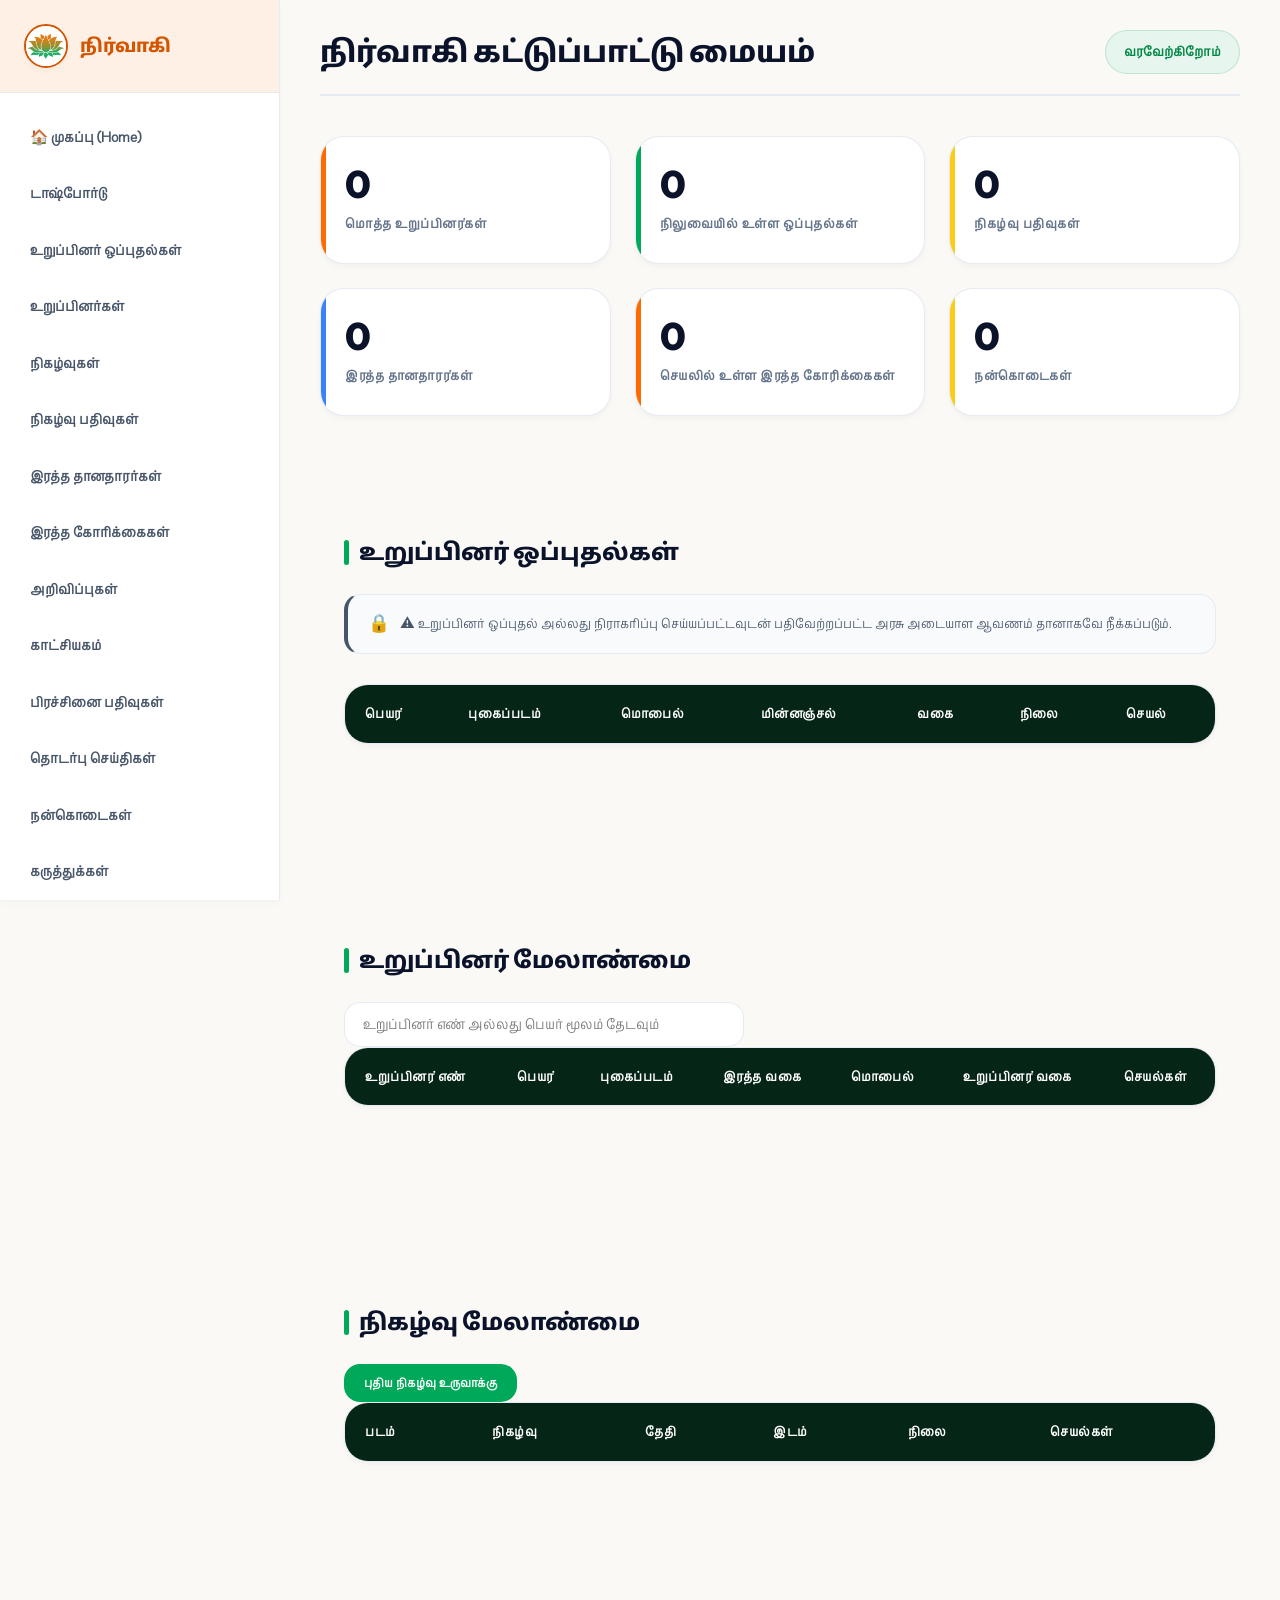
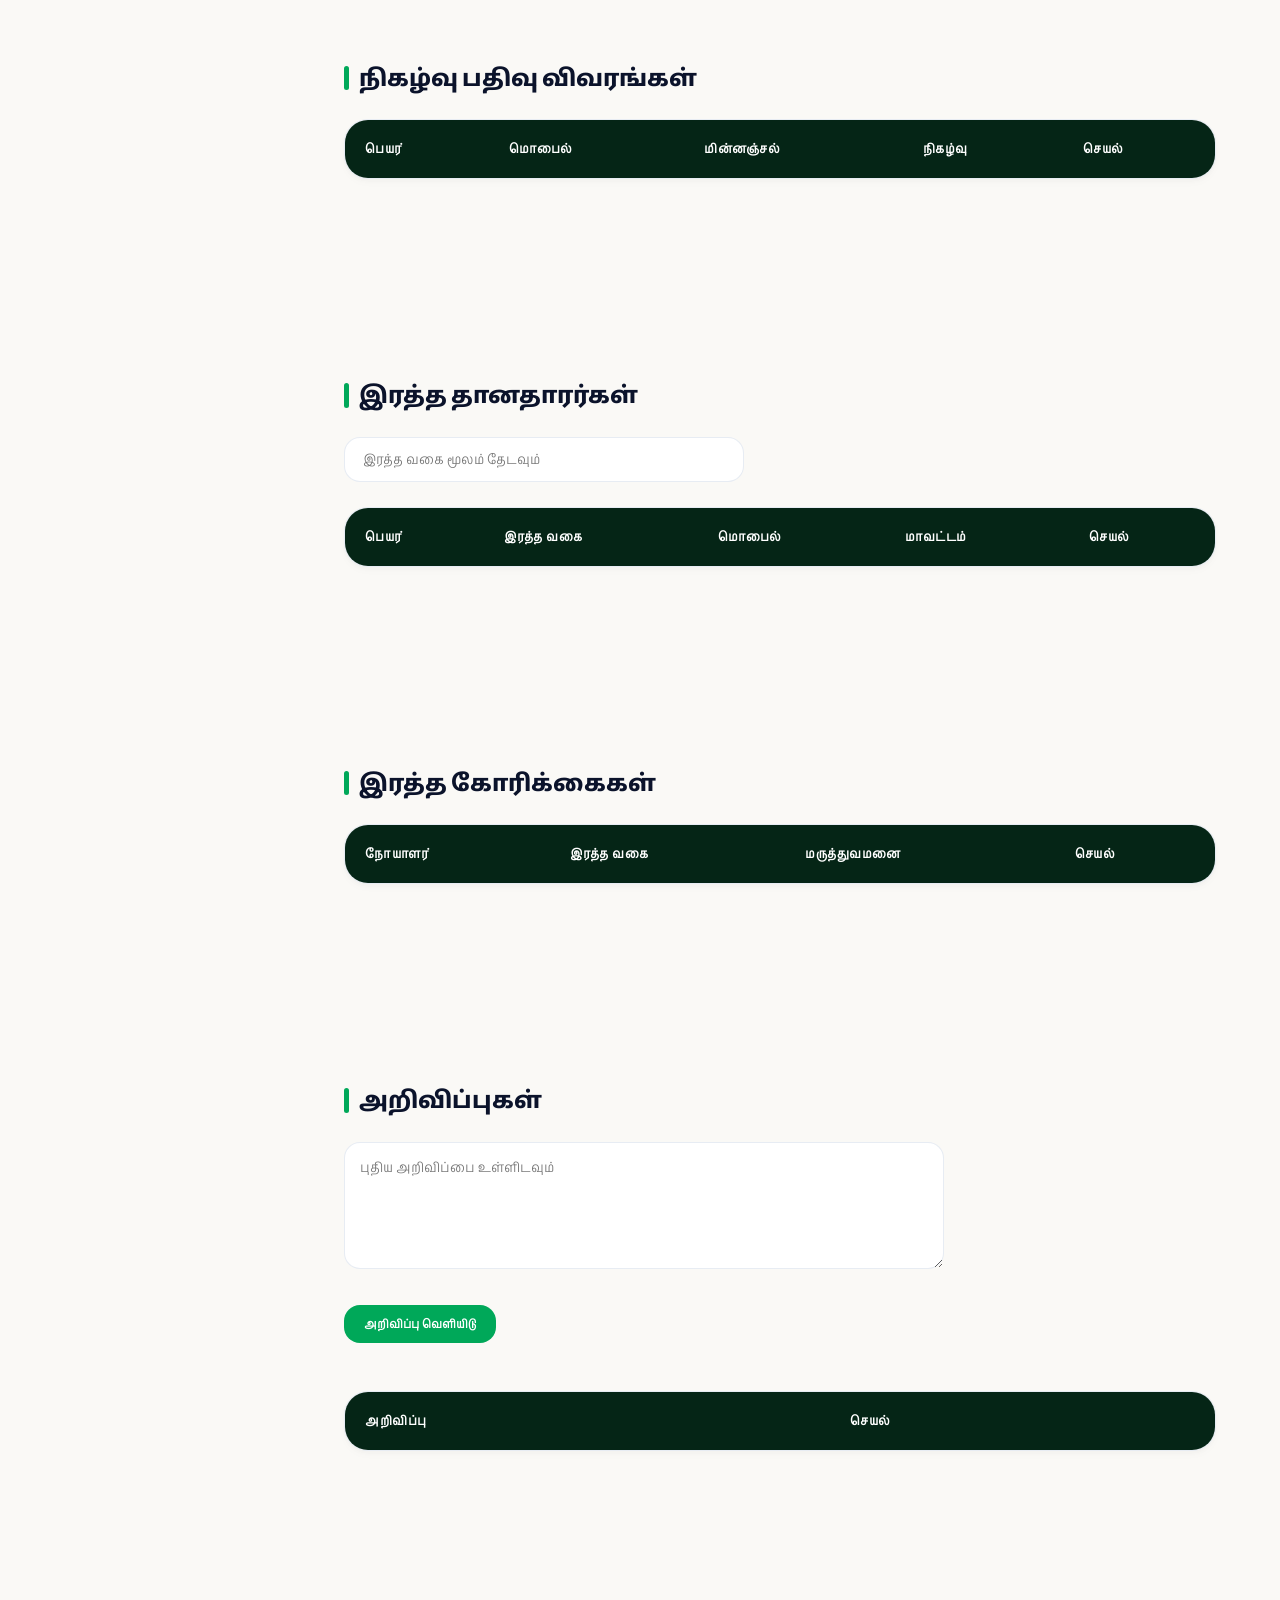
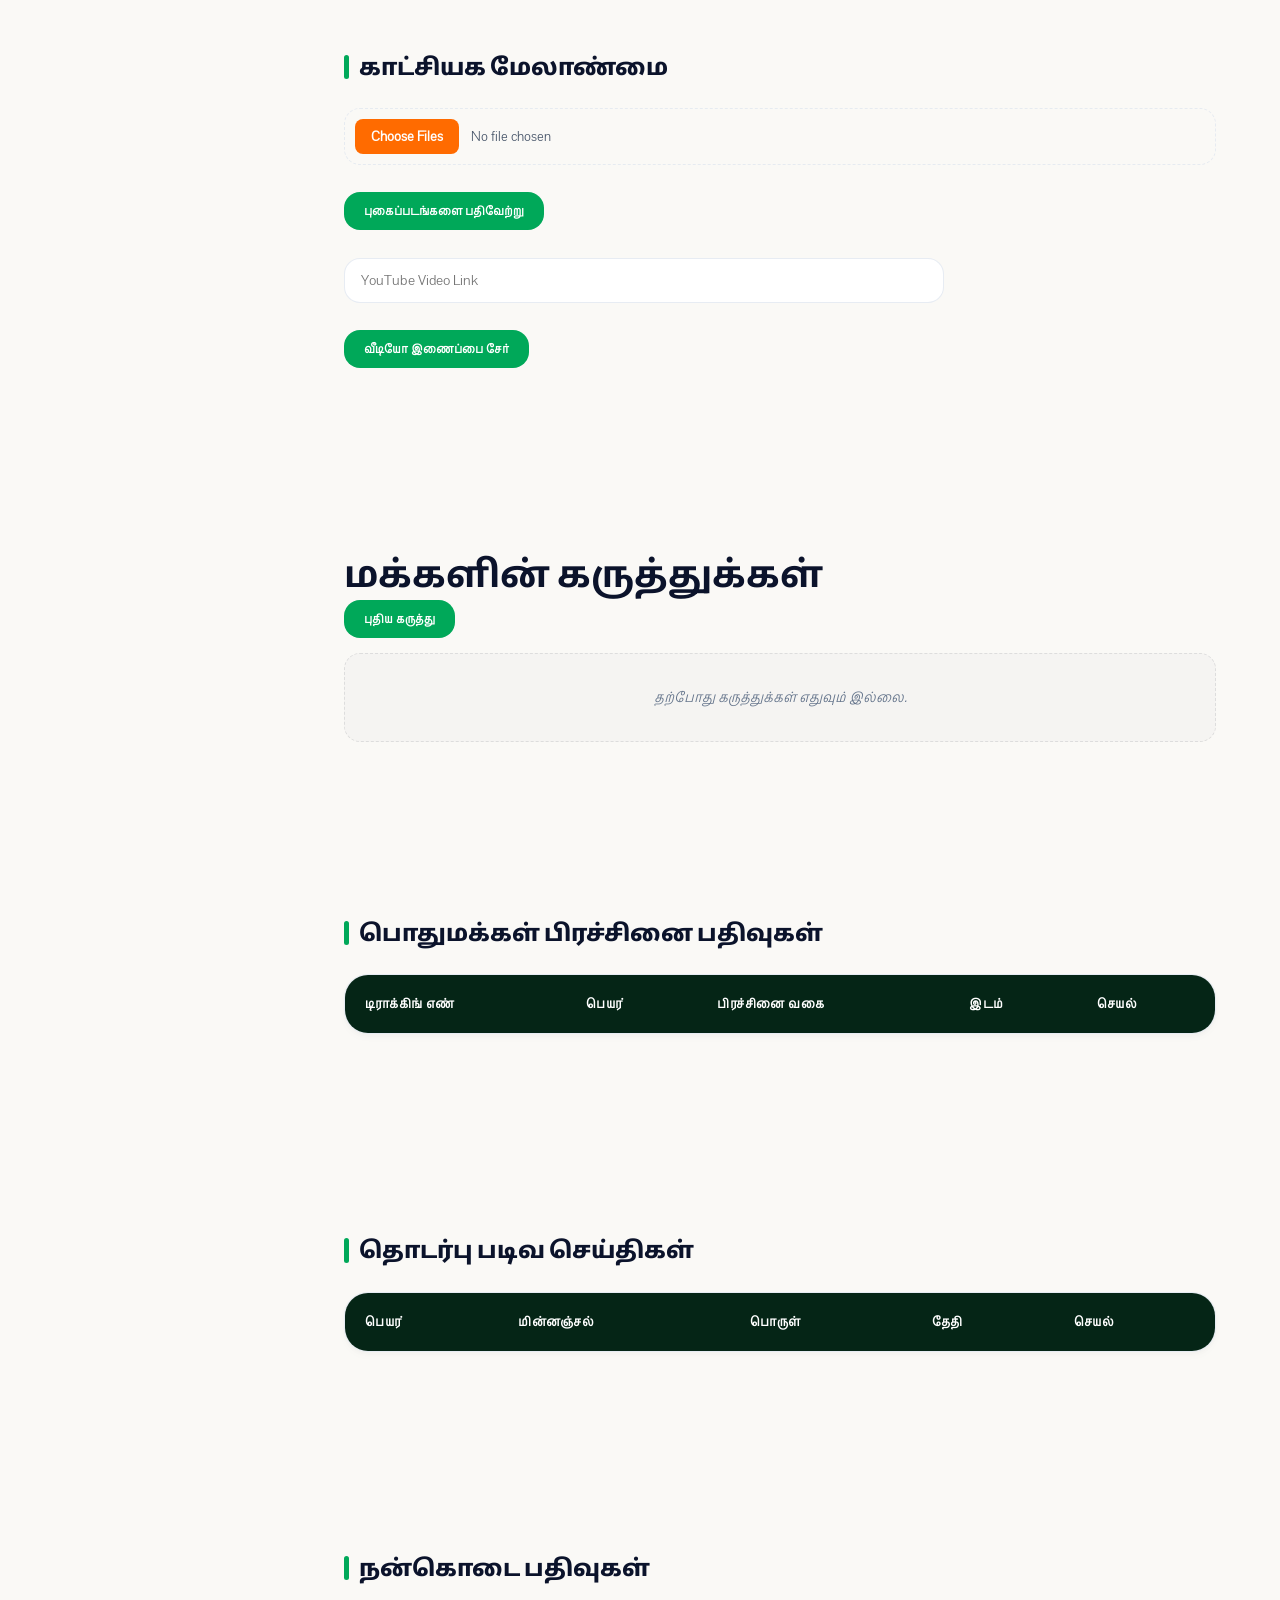
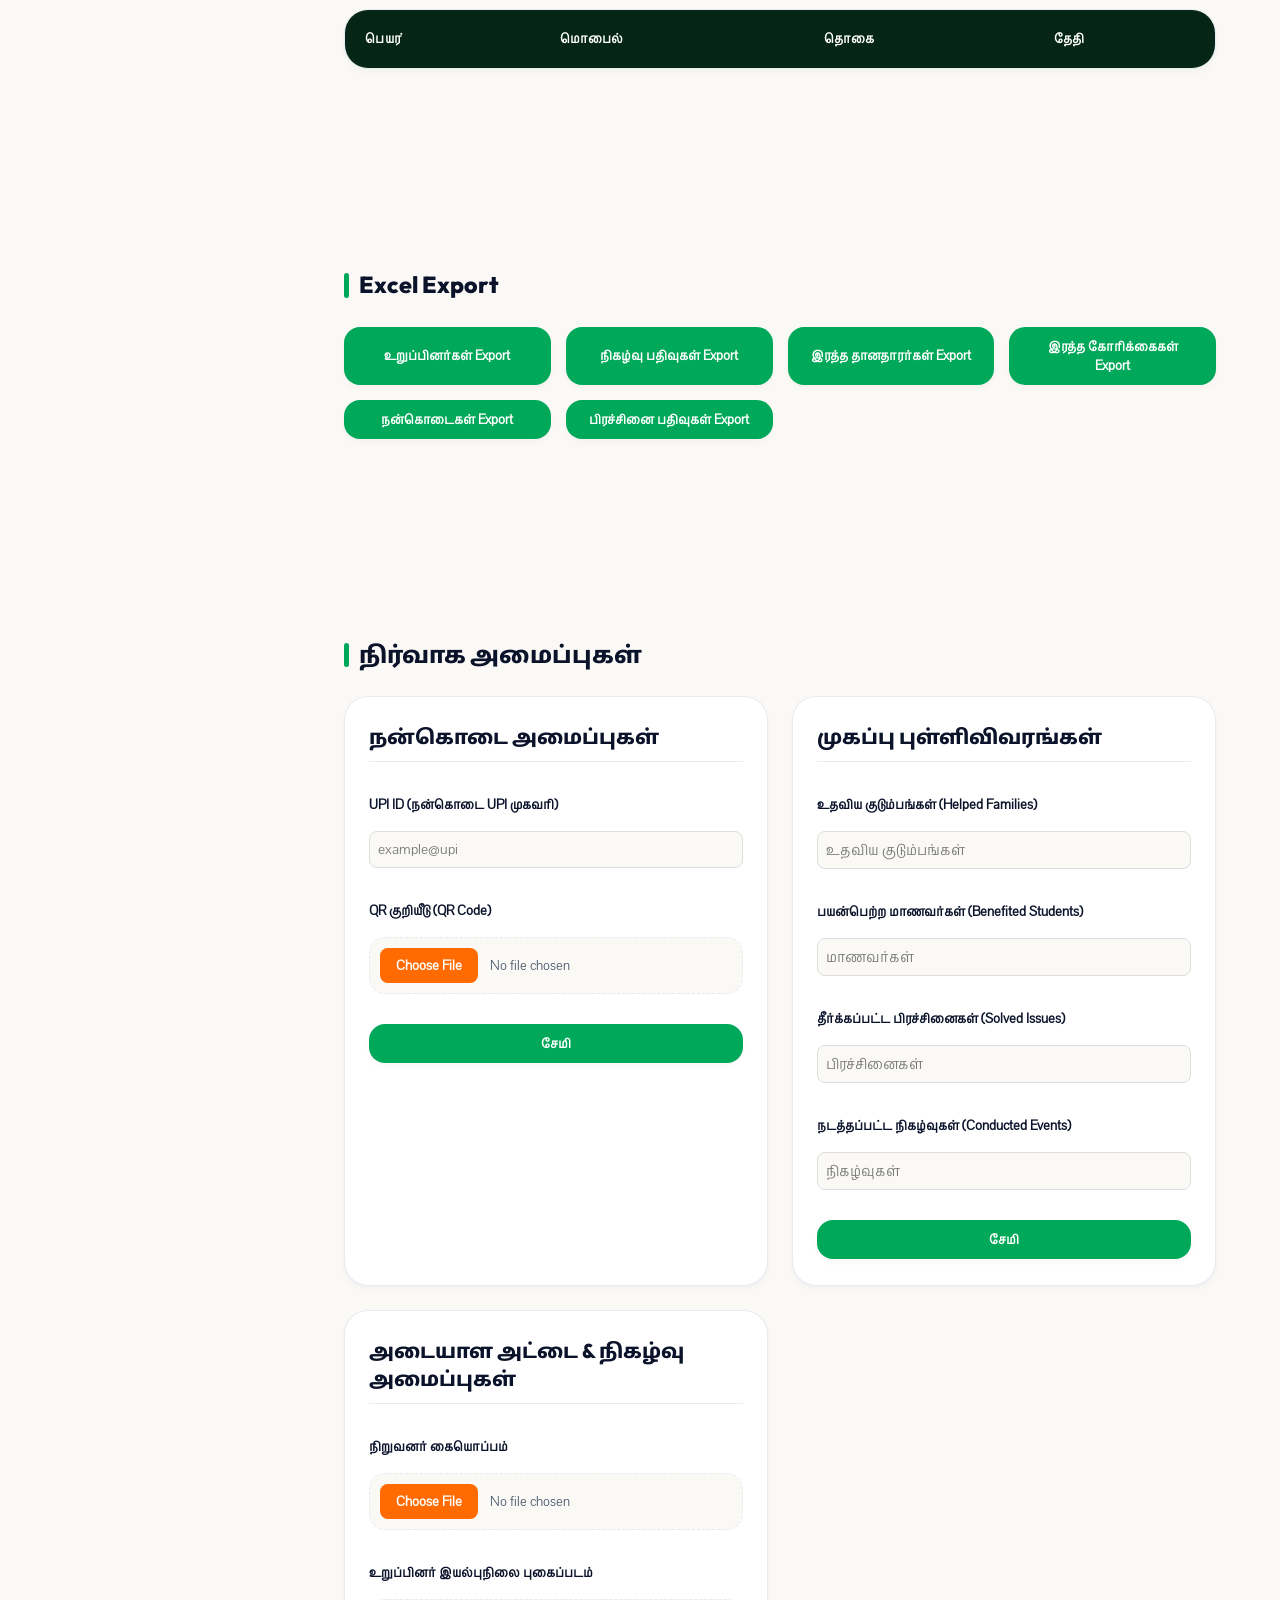
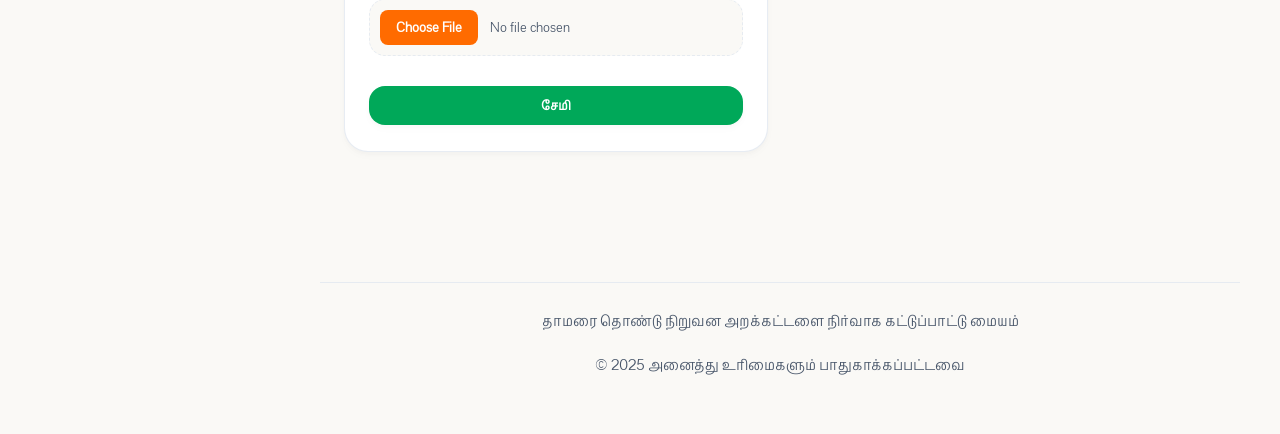
==== commit 26e5602e: "Update title and footer text for admin dashboard" ====
--- a/admin-dashboard.html
+++ b/admin-dashboard.html
@@ -7,12 +7,12 @@
     <meta name="viewport" content="width=device-width, initial-scale=1.0" />
 
     <title>
-      நிர்வாகி கட்டுப்பாட்டு மையம் | தாமரை அறக்கட்டளை தொண்டு நிறுவனம்
+      நிர்வாகி கட்டுப்பாட்டு மையம் | தாமரை தொண்டு நிறுவன அறக்கட்டளை
     </title>
 
     <meta
       name="description"
-      content="தாமரை அறக்கட்டளை தொண்டு நிருவனத்தின் பாதுகாக்கப்பட்ட நிர்வாக கட்டுப்பாட்டு மையம்."
+      content="தாமரை தொண்டு நிறுவன அறக்கட்டளையின் பாதுகாக்கப்பட்ட நிர்வாக கட்டுப்பாட்டு மையம்."
     />
 
     <meta name="robots" content="noindex, nofollow" />
@@ -755,7 +755,7 @@
       <!-- ======================================== -->
 
       <footer class="admin-footer">
-        <p>தாமரை அறக்கட்டளை தொண்டு நிறுவனம் நிர்வாக கட்டுப்பாட்டு மையம்</p>
+        <p>தாமரை தொண்டு நிறுவன அறக்கட்டளை நிர்வாக கட்டுப்பாட்டு மையம்</p>
 
         <p>© 2025 அனைத்து உரிமைகளும் பாதுகாக்கப்பட்டவை</p>
       </footer>
--- a/css/style.css
+++ b/css/style.css
@@ -1969,7 +1969,6 @@
 input[type="text"],
 input[type="tel"],
 input[type="email"],
-input[type="password"],
 input[type="date"],
 input[type="number"],
 select,
@@ -2219,7 +2218,139 @@
 
 .login-container h2 {
   text-align: center;
-  margin-bottom: 25px;
+  margin-bottom: 10px;
+}
+
+/* Login subtitle description text */
+.login-subtitle {
+  text-align: center;
+  color: var(--text-muted);
+  font-size: 0.92rem;
+  margin-bottom: 24px;
+  line-height: 1.6;
+}
+
+/* ==========================================
+   GOOGLE SIGN-IN BUTTON (Login Pages)
+   ========================================== */
+.google-signin-btn {
+  display: flex;
+  align-items: center;
+  justify-content: center;
+  width: 100%;
+  padding: 13px 20px;
+  background-color: #ffffff;
+  color: #3c4043;
+  border: 1.5px solid #dadce0;
+  border-radius: 8px;
+  font-family: var(--font-main);
+  font-size: 1rem;
+  font-weight: 600;
+  cursor: pointer;
+  transition: background-color 0.2s ease, box-shadow 0.2s ease, border-color 0.2s ease;
+  box-shadow: 0 1px 3px rgba(0,0,0,0.08);
+  gap: 0;
+  margin-top: 8px;
+}
+
+.google-signin-btn:hover {
+  background-color: #f7f8f8;
+  border-color: #c6c9cc;
+  box-shadow: 0 2px 8px rgba(0,0,0,0.13);
+}
+
+.google-signin-btn:active {
+  background-color: #eff1f3;
+}
+
+.google-signin-btn:disabled {
+  opacity: 0.65;
+  cursor: not-allowed;
+}
+
+/* ==========================================
+   GOOGLE VERIFY BUTTON (Registration Page)
+   ========================================== */
+.google-verify-container {
+  margin-top: 12px;
+}
+
+.google-verify-btn {
+  display: inline-flex;
+  align-items: center;
+  padding: 10px 18px;
+  background-color: #ffffff;
+  color: #3c4043;
+  border: 1.5px solid #dadce0;
+  border-radius: 7px;
+  font-family: var(--font-main);
+  font-size: 0.9rem;
+  font-weight: 600;
+  cursor: pointer;
+  transition: background-color 0.2s ease, box-shadow 0.2s ease, border-color 0.2s ease;
+  box-shadow: 0 1px 3px rgba(0,0,0,0.08);
+  width: 100%;
+  justify-content: center;
+}
+
+.google-verify-btn:hover {
+  background-color: #f7f8f8;
+  border-color: #c6c9cc;
+  box-shadow: 0 2px 8px rgba(0,0,0,0.12);
+}
+
+.google-verify-btn:disabled {
+  opacity: 0.65;
+  cursor: not-allowed;
+}
+
+.google-verify-btn--verified {
+  border-color: #34a853;
+  background-color: #f0fdf4;
+  color: #166534;
+}
+
+.google-verify-btn--verified:hover {
+  background-color: #dcfce7;
+  border-color: #16a34a;
+}
+
+/* Verification status messages */
+.google-verify-status {
+  display: flex;
+  align-items: center;
+  gap: 6px;
+  margin-top: 10px;
+  padding: 10px 14px;
+  border-radius: 6px;
+  font-size: 0.88rem;
+  font-weight: 600;
+  line-height: 1.5;
+}
+
+.google-verify-success {
+  background-color: #f0fdf4;
+  color: #166534;
+  border: 1px solid #86efac;
+}
+
+.google-verify-error {
+  background-color: #fef2f2;
+  color: #991b1b;
+  border: 1px solid #fca5a5;
+}
+
+/* Disabled submit button look */
+button[type="submit"]:disabled {
+  opacity: 0.45;
+  cursor: not-allowed;
+  filter: grayscale(0.3);
+}
+
+button[type="submit"].btn-enabled {
+  opacity: 1;
+  cursor: pointer;
+  filter: none;
 }
 
 .error-message {
@@ -2232,15 +2363,6 @@
   font-weight: 600;
 }
 
-.forgot-password {
-  text-align: right;
-  margin-top: 15px;
-  font-size: 0.9rem;
-}
-
-.forgot-password a {
-  color: var(--primary-dark);
-}
 
 /* Member status boxes */
 .status-box,
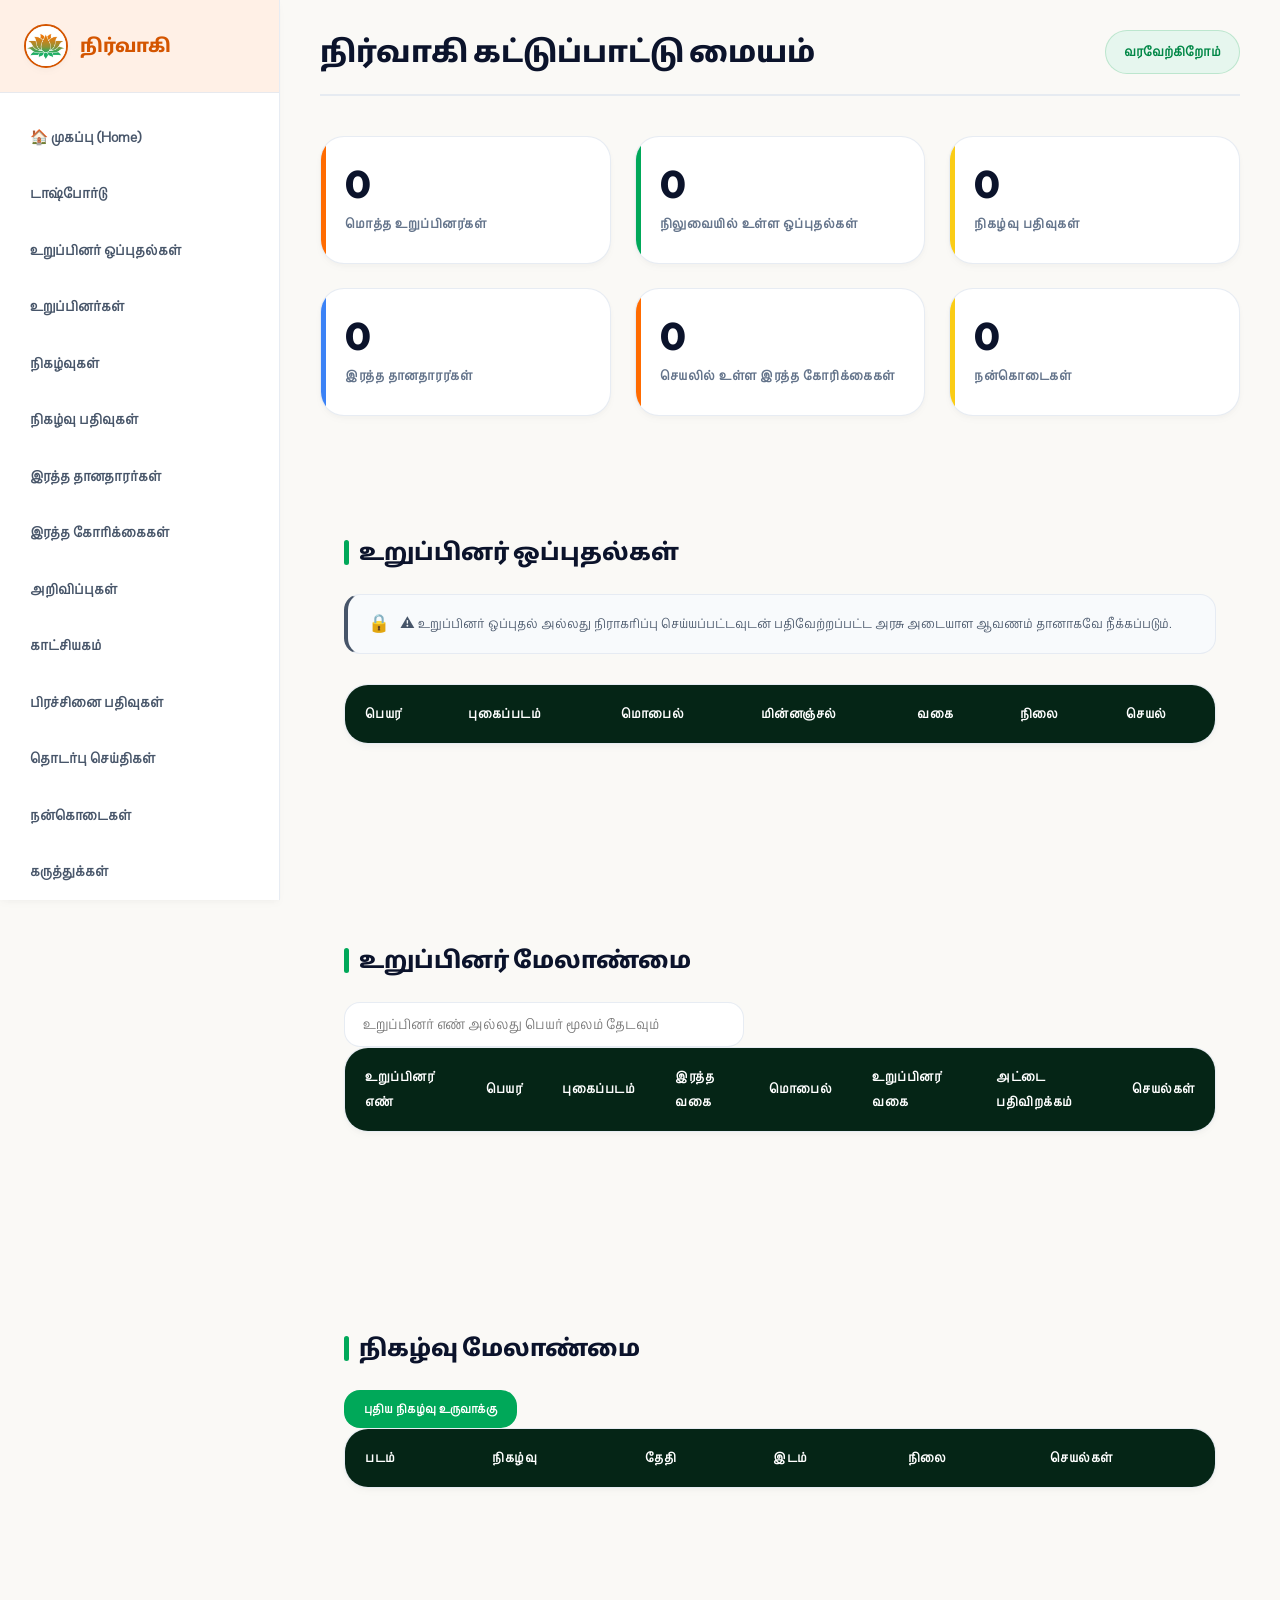
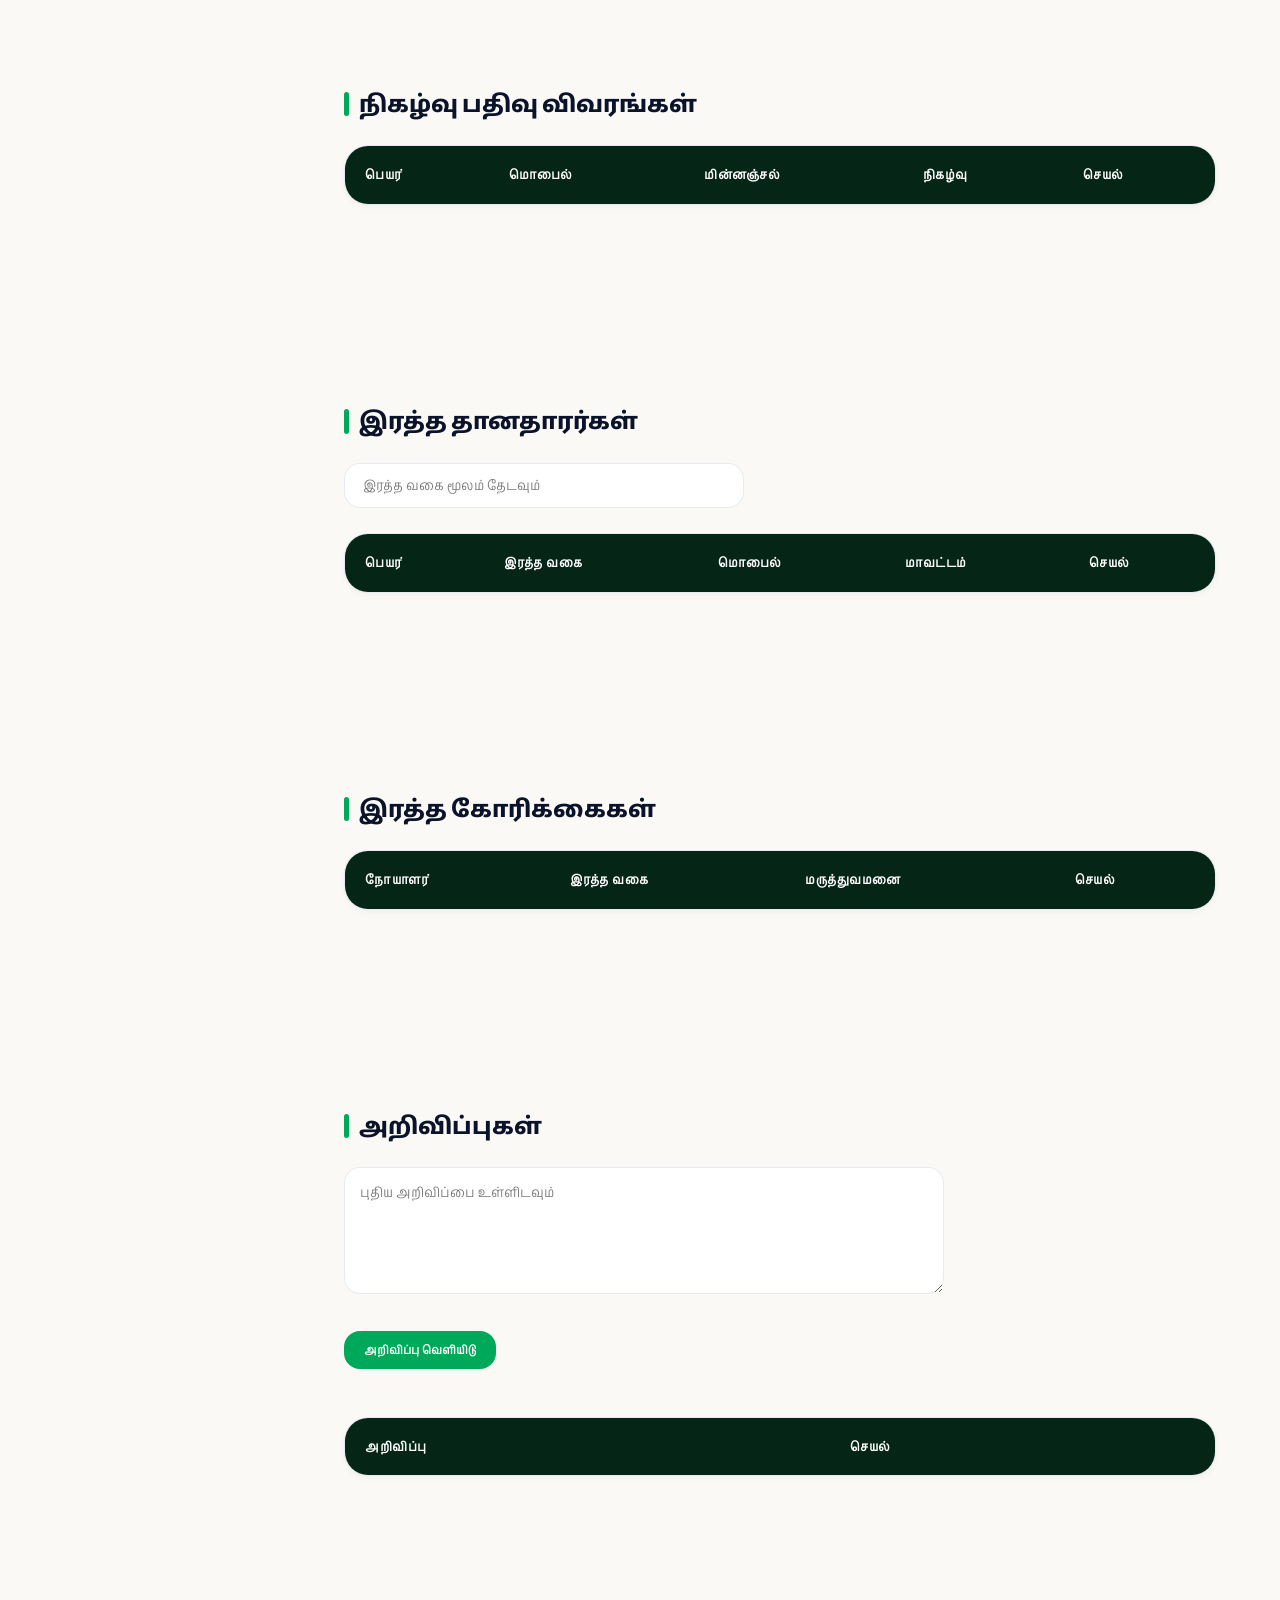
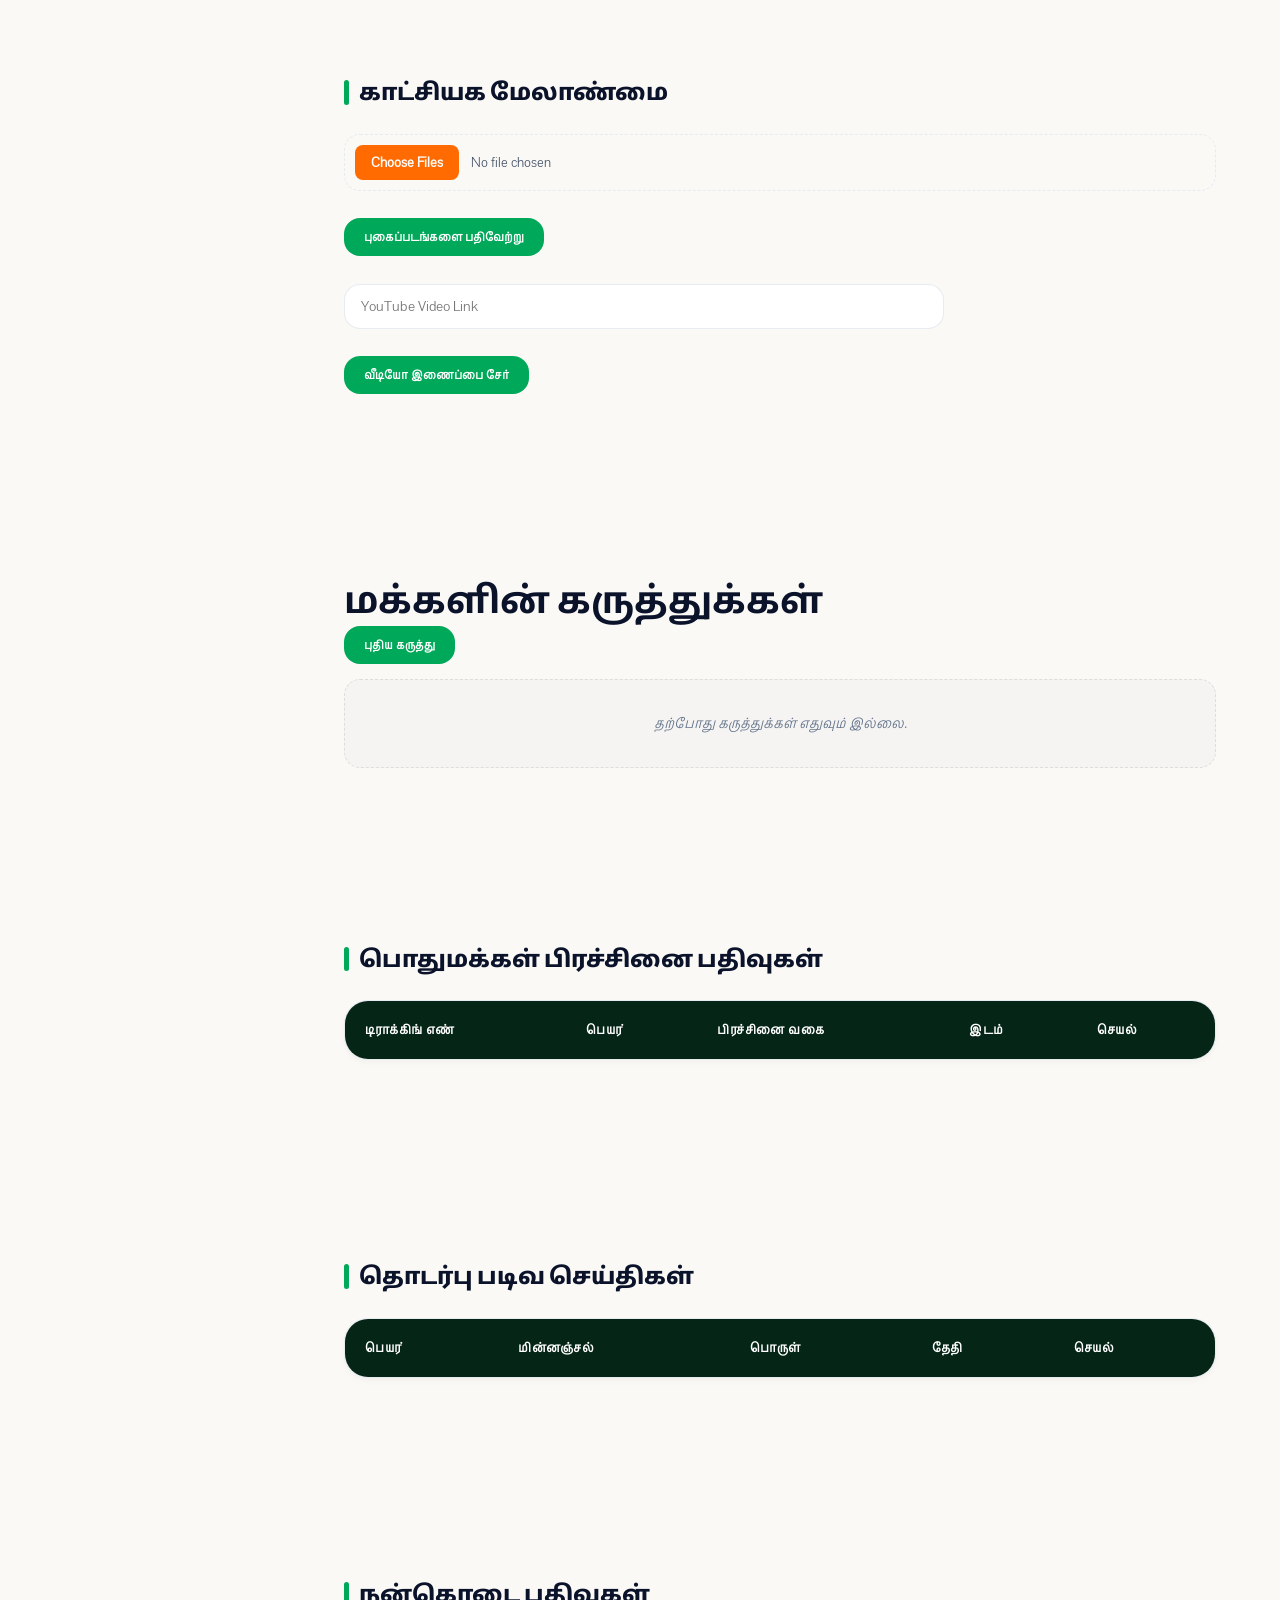
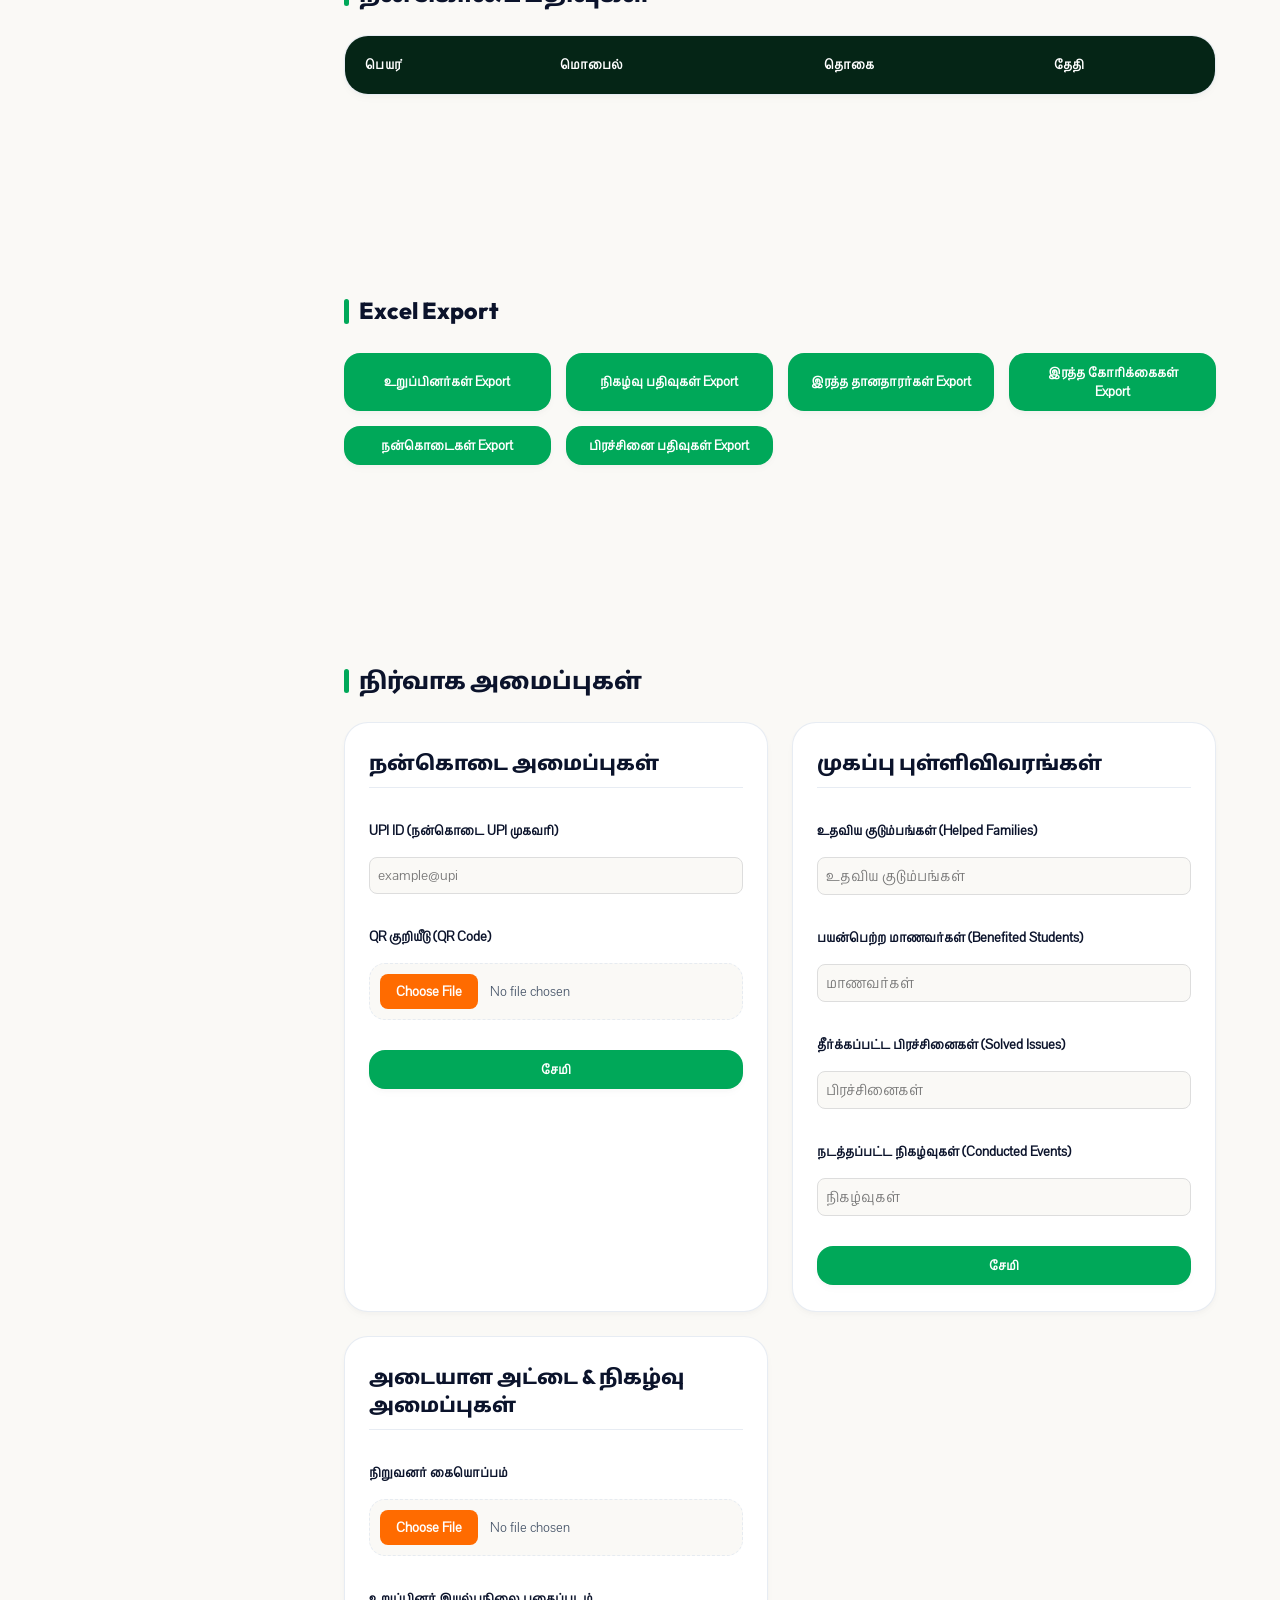
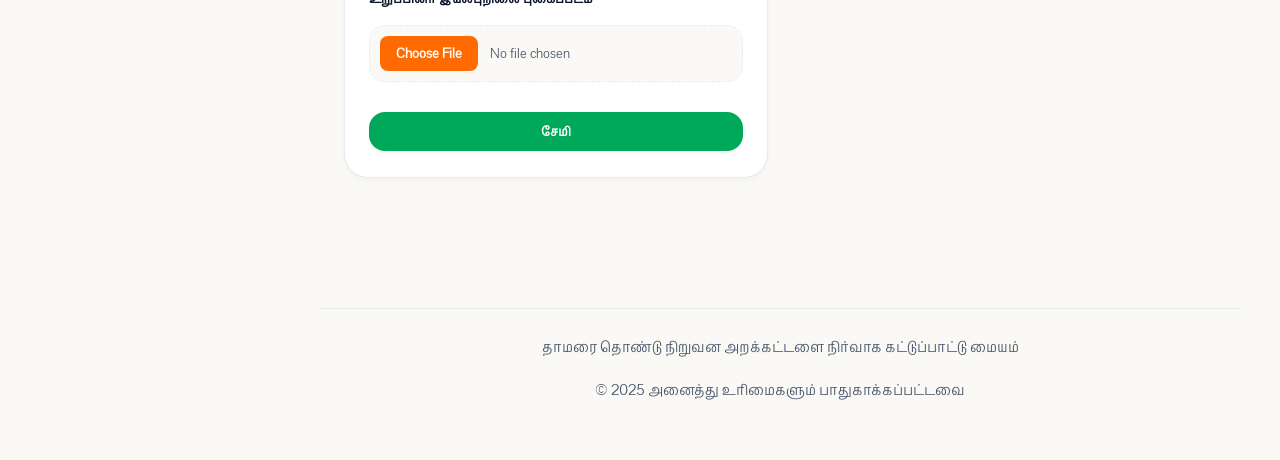
==== commit 37f8083f: "Add 'அட்டை பதிவிறக்கம்' column to admin dashboard" ====
--- a/admin-dashboard.html
+++ b/admin-dashboard.html
@@ -272,6 +272,8 @@
                 <th>மொபைல்</th>
 
                 <th>உறுப்பினர் வகை</th>
+
+                <th>அட்டை பதிவிறக்கம்</th>
 
                 <th>செயல்கள்</th>
               </tr>
